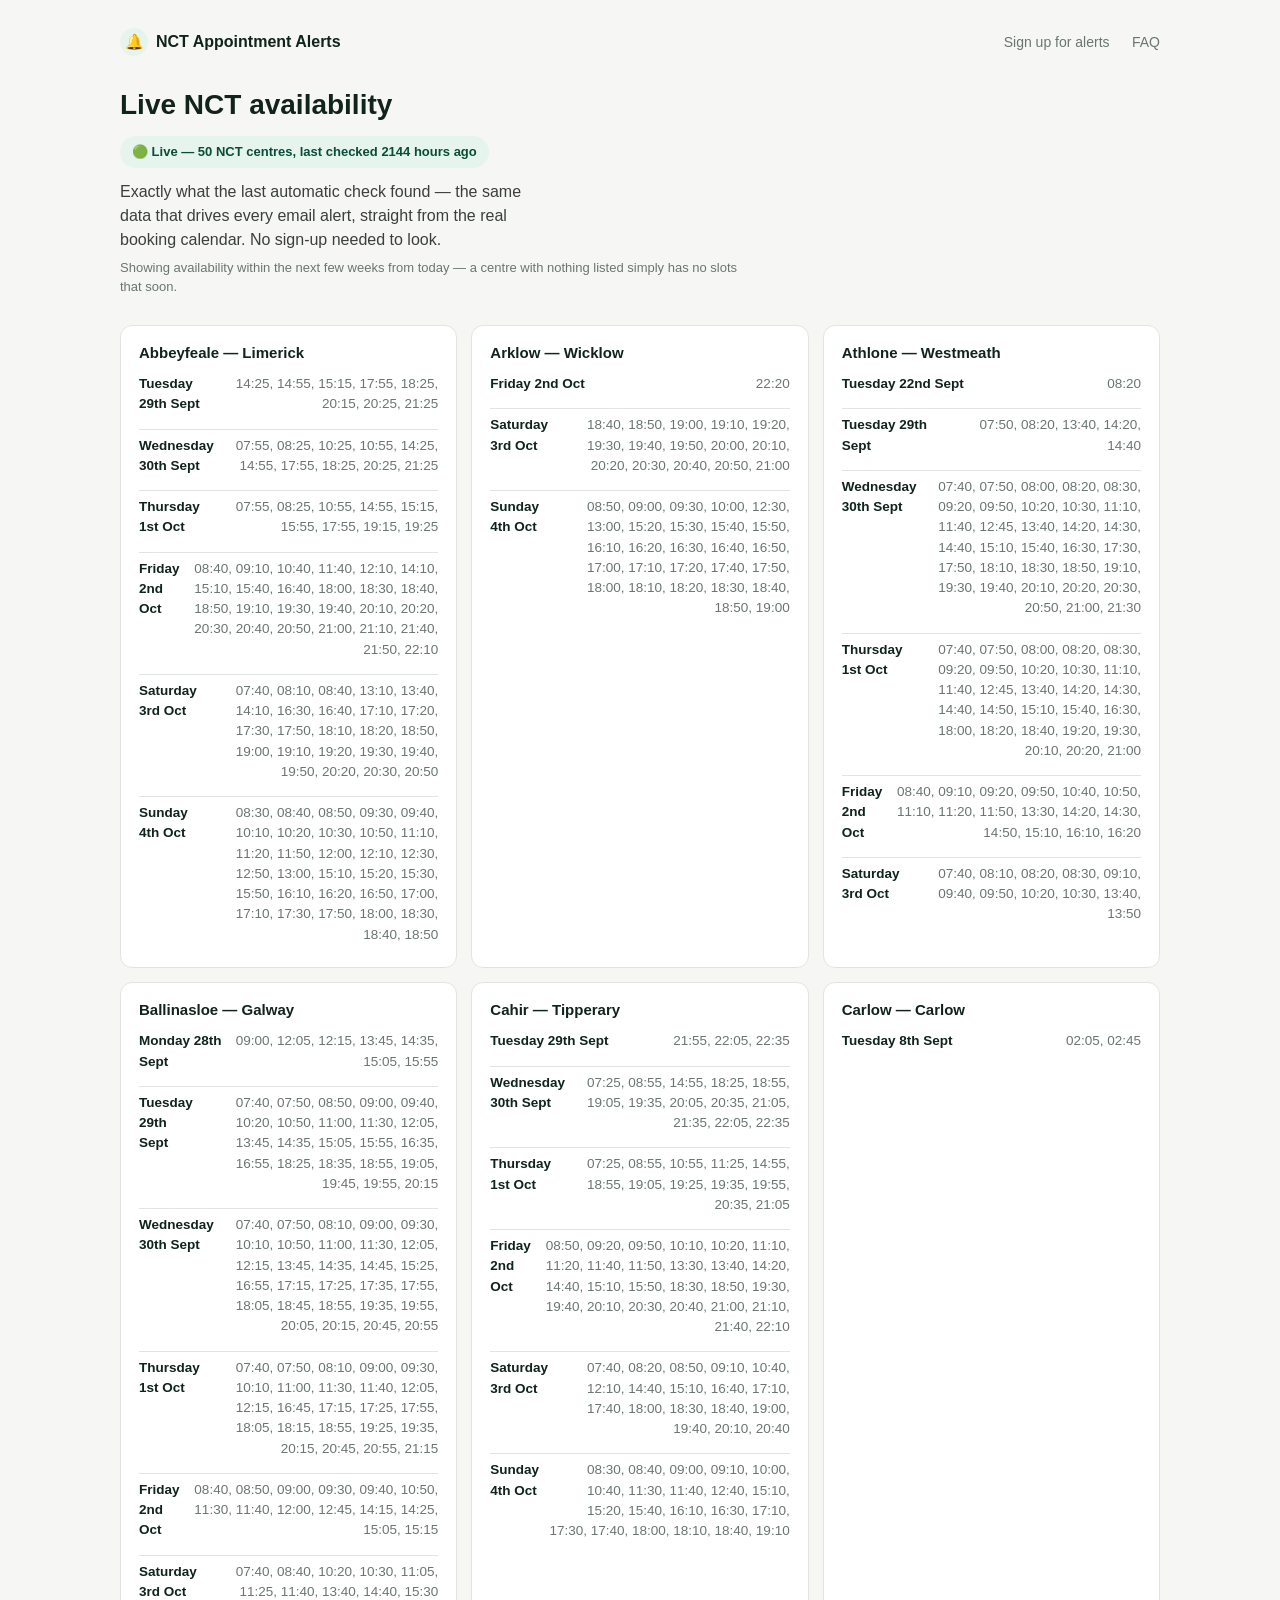
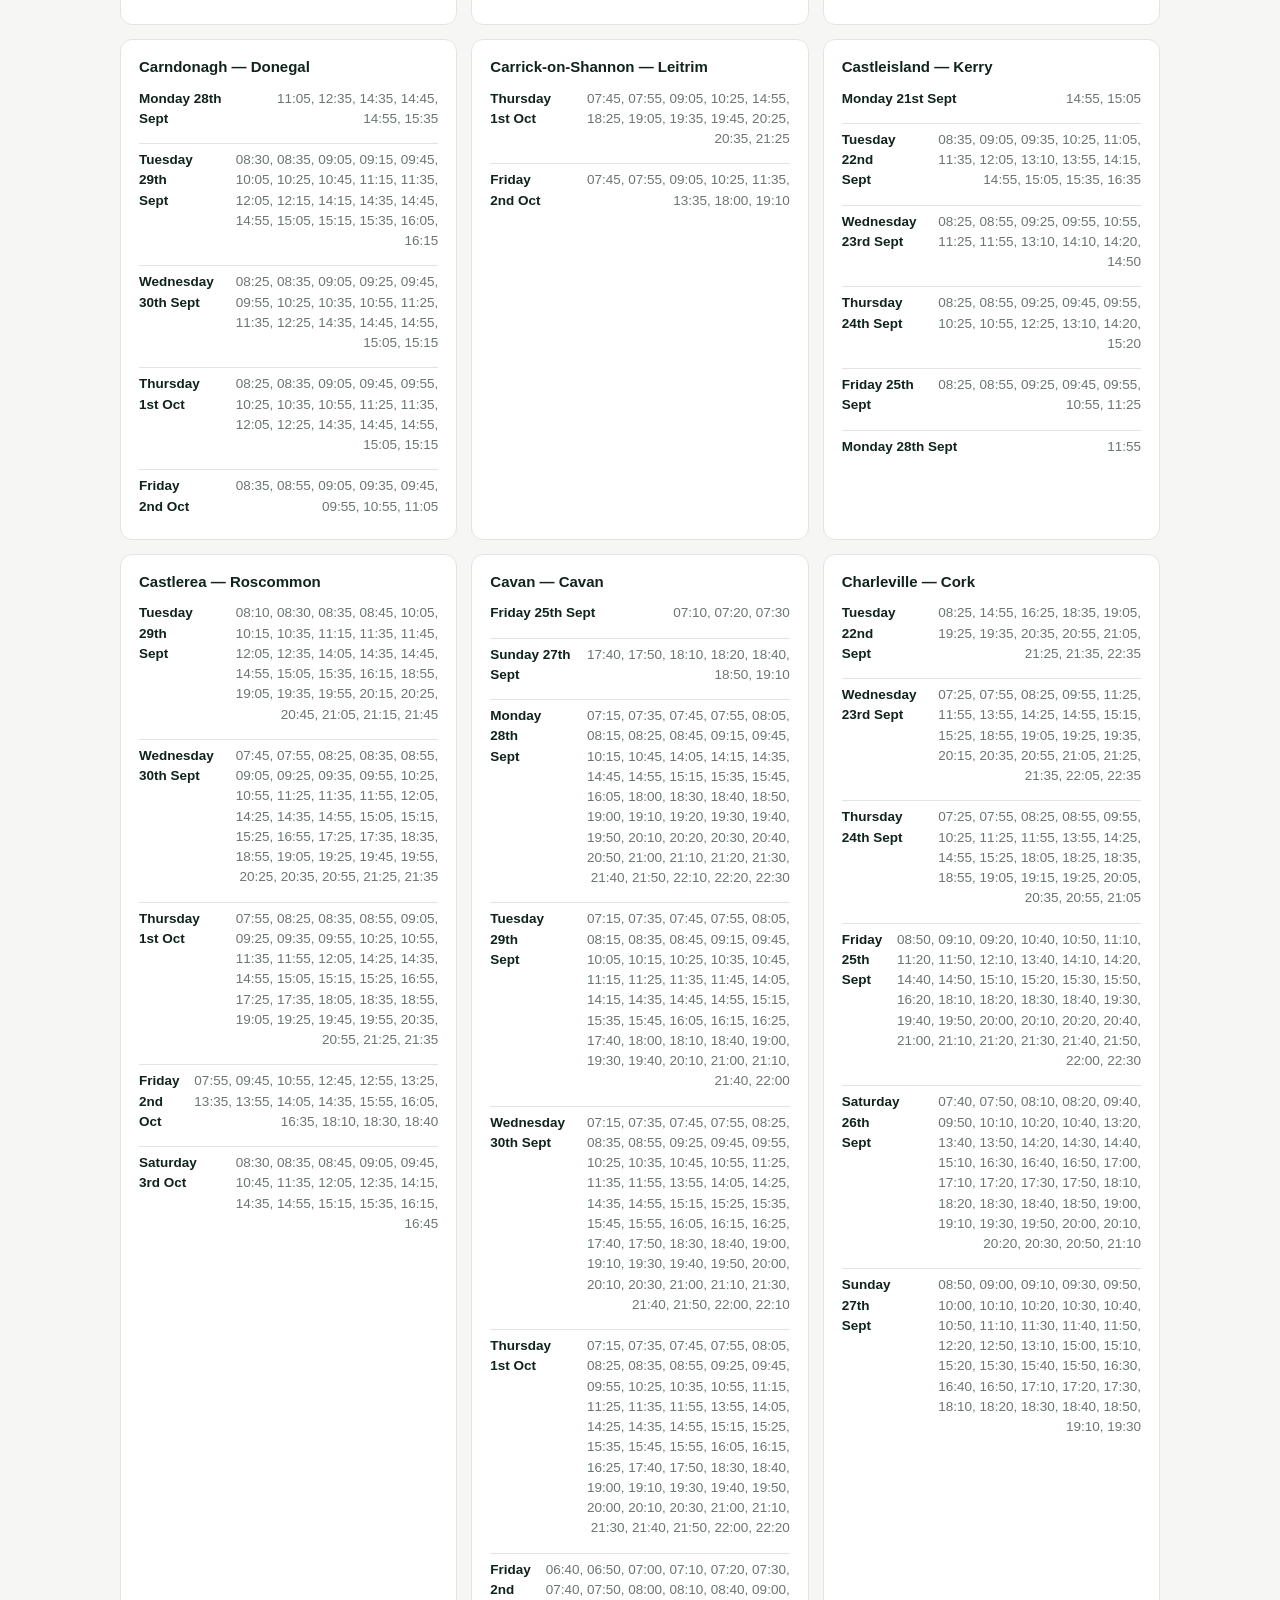
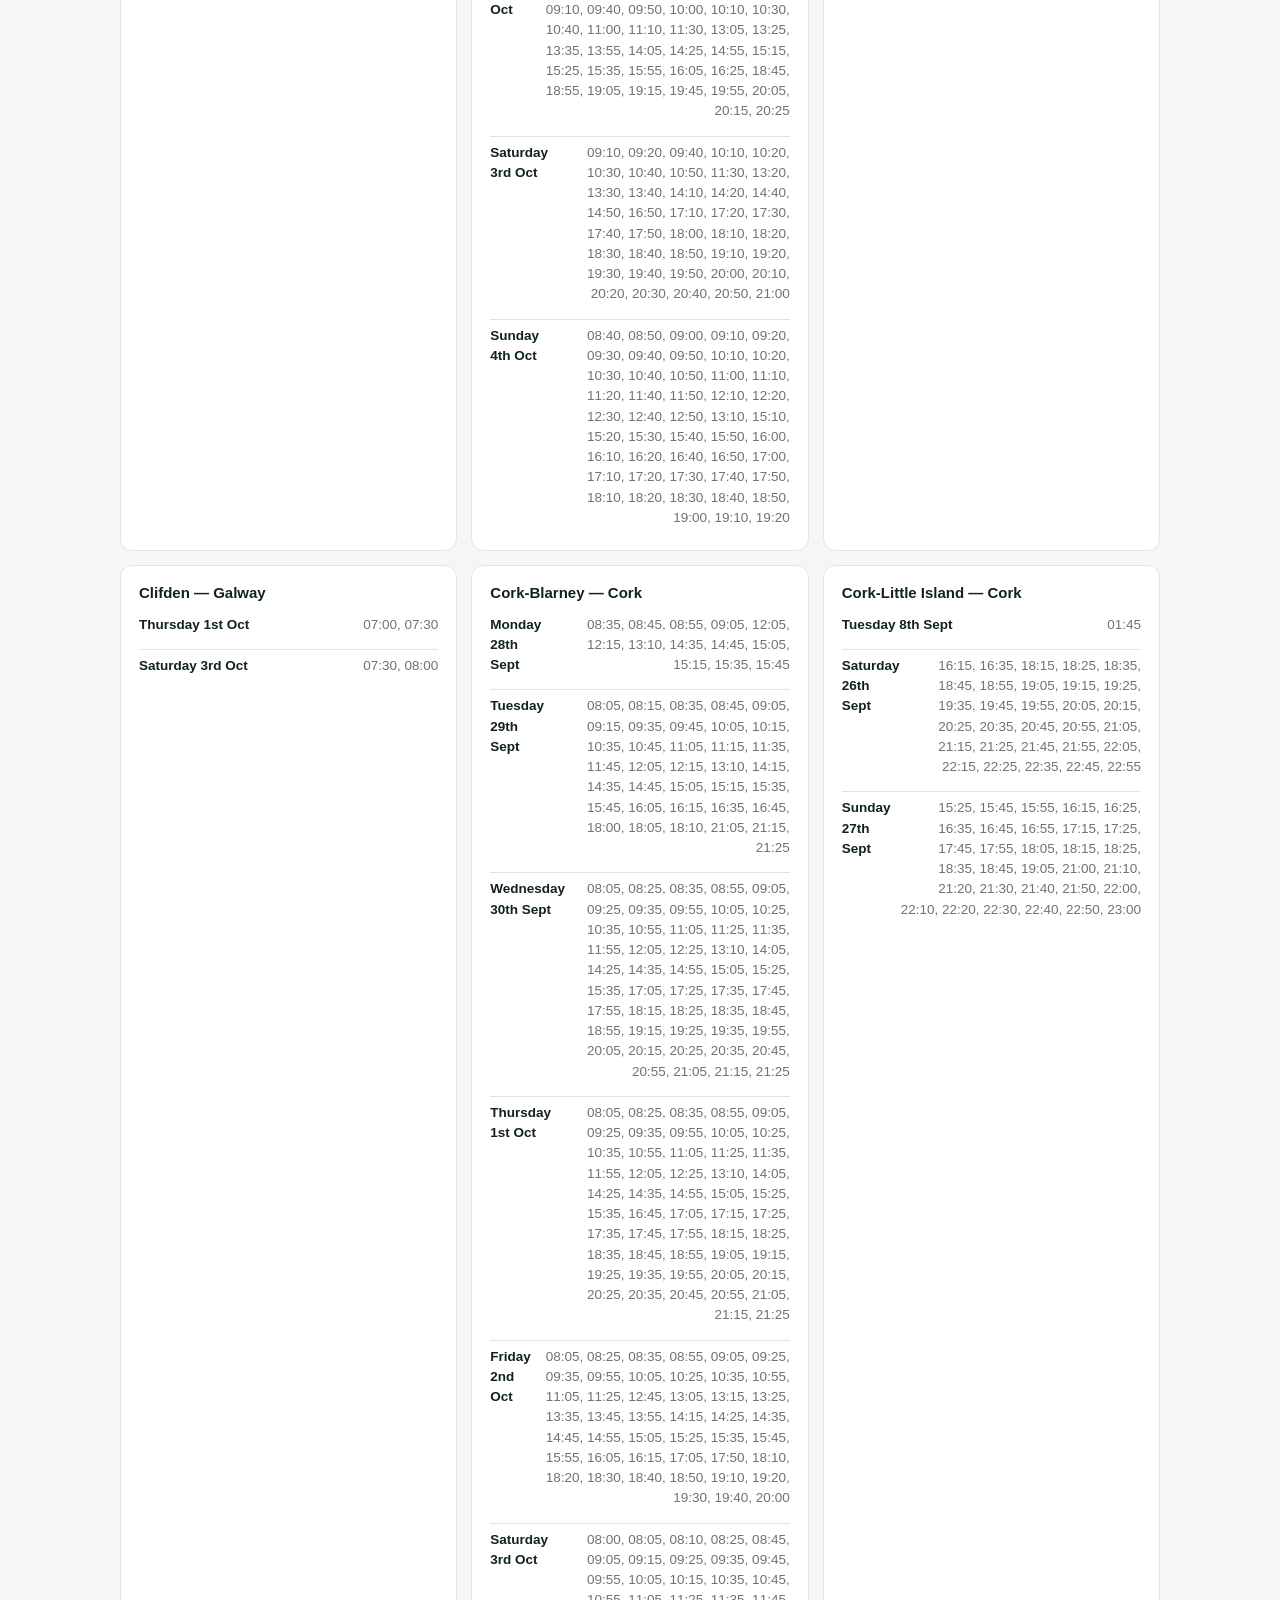
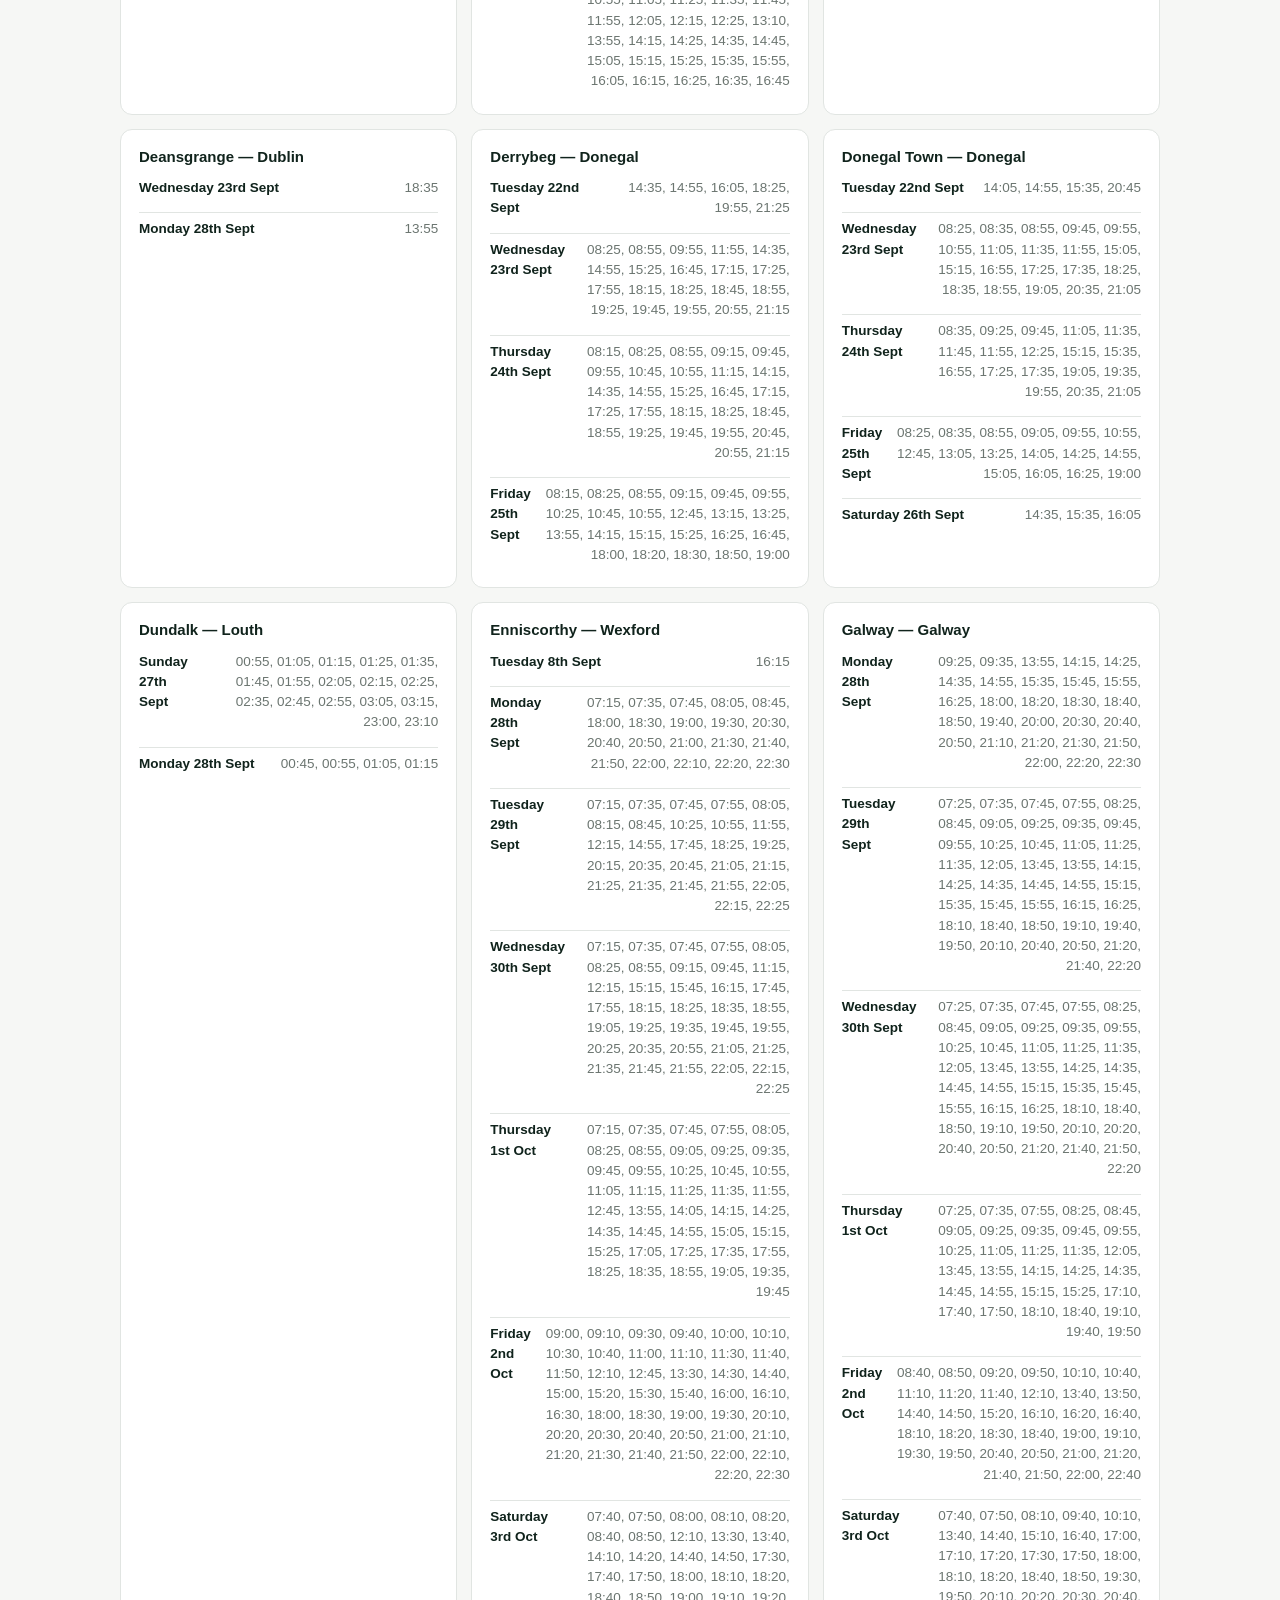
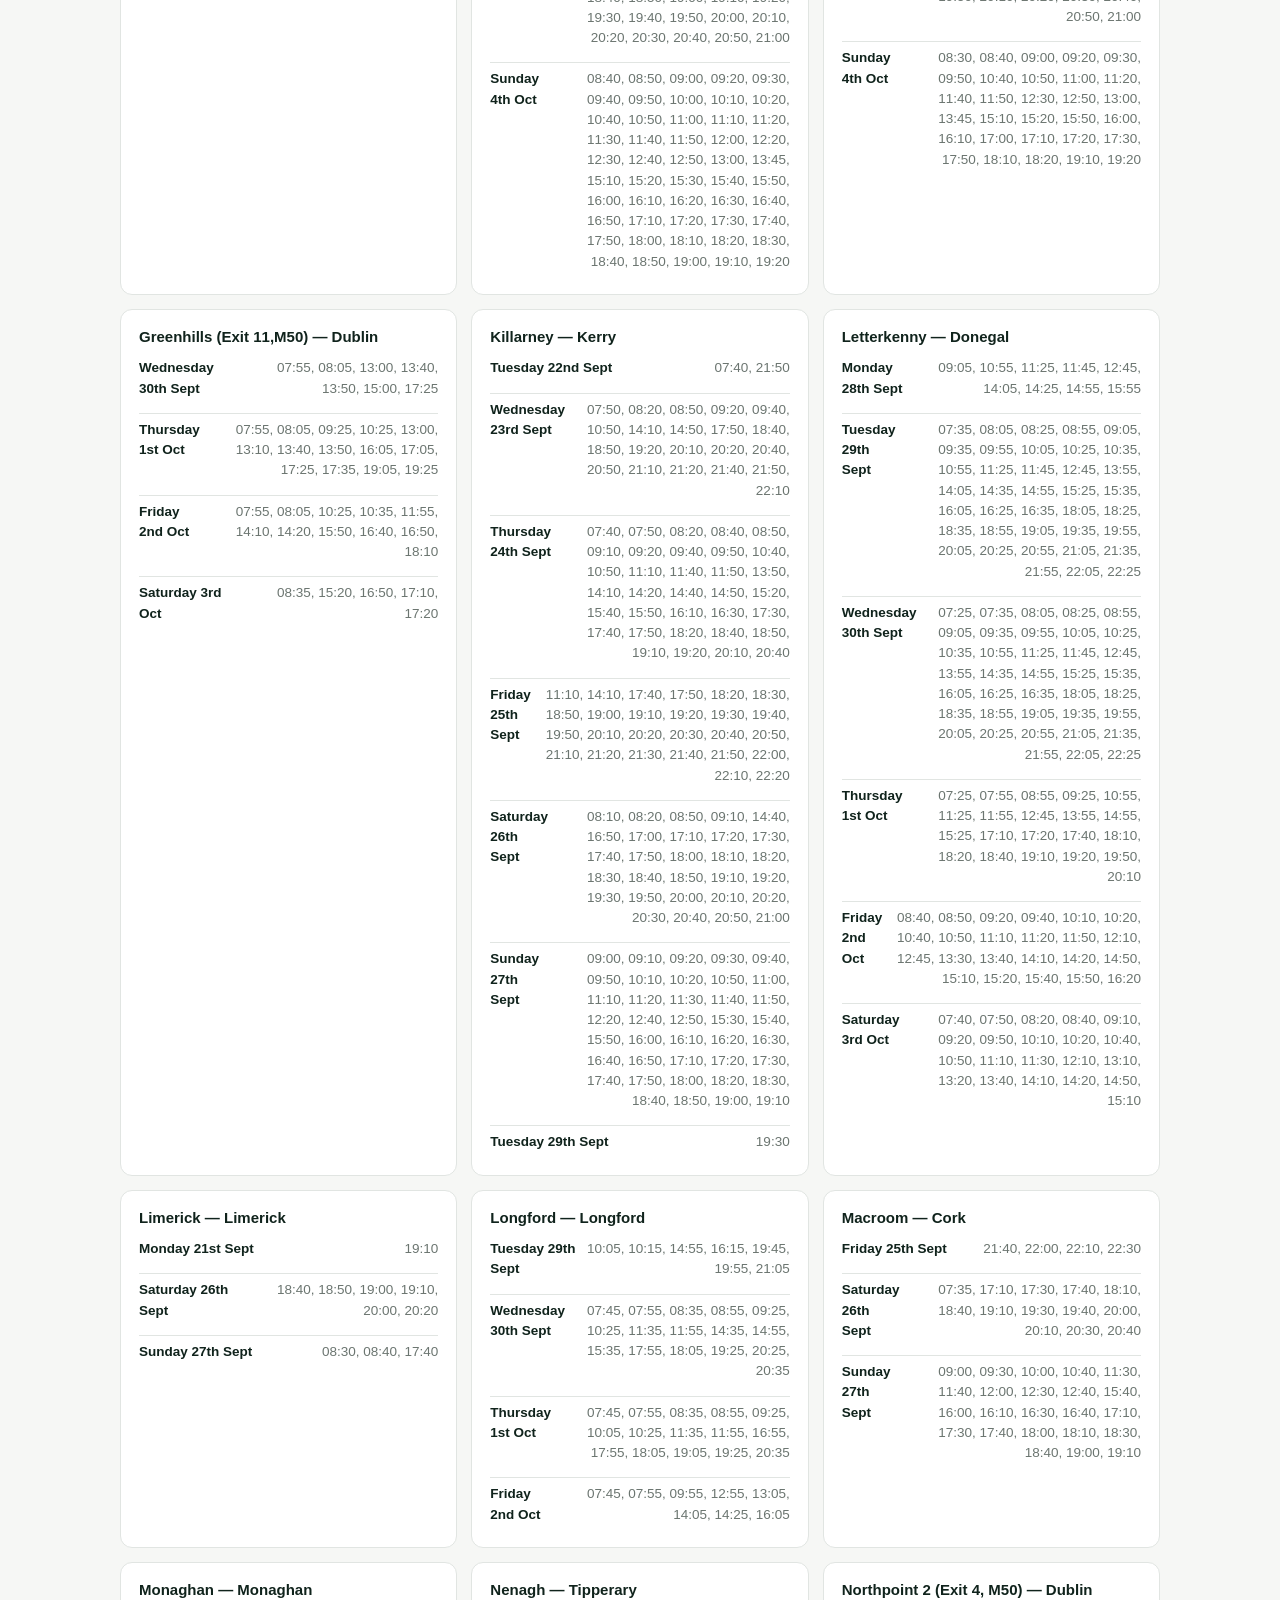
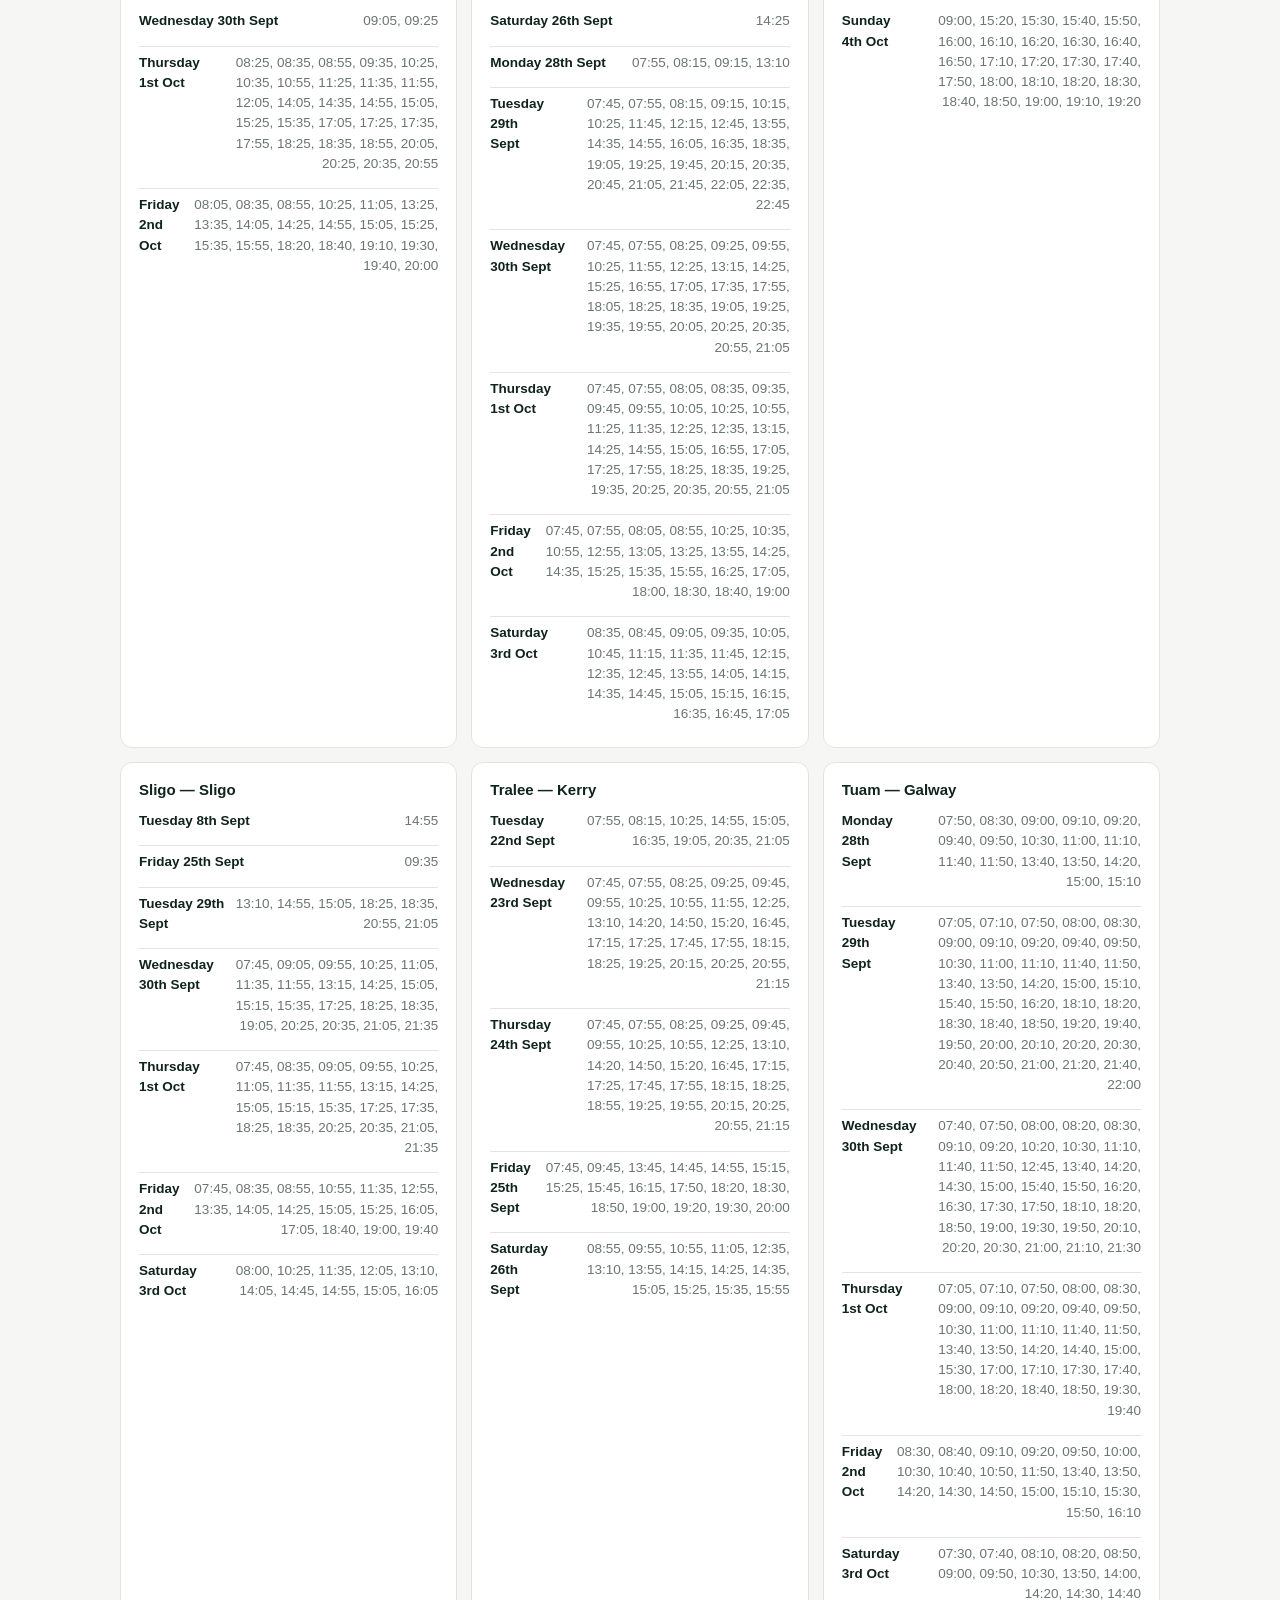
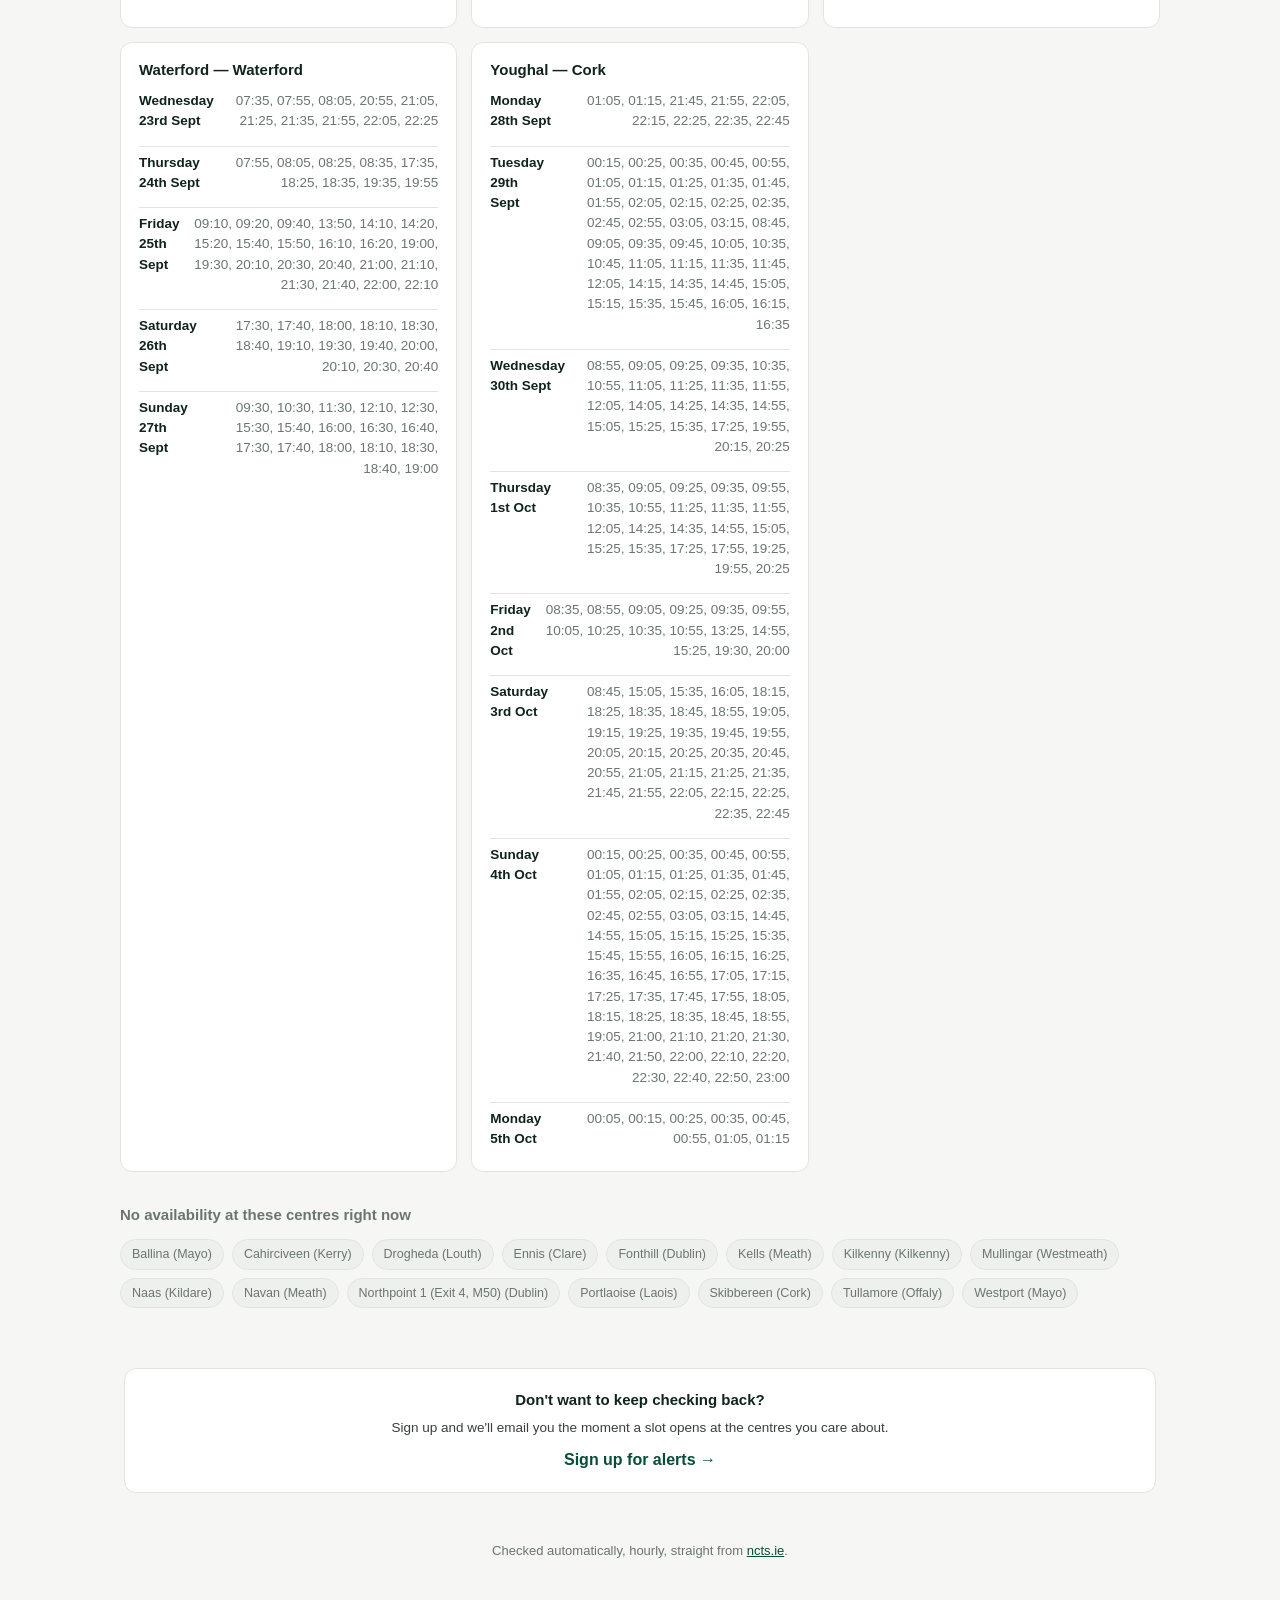
==== docs/availability.html @ 979aff77 "update live page" ====
<!doctype html>
<html lang="en">
<head>
  <meta charset="utf-8" />
  <meta name="viewport" content="width=device-width, initial-scale=1" />
  <meta name="description" content="Live NCT appointment availability across every test centre in Ireland, updated hourly." />
  <link rel="icon" href="data:image/svg+xml,%3Csvg xmlns='http://www.w3.org/2000/svg' viewBox='0 0 100 100'%3E%3Ccircle cx='50' cy='50' r='46' fill='%230b6e4f'/%3E%3Cpath d='M30 52l14 14 26-30' stroke='white' stroke-width='9' fill='none' stroke-linecap='round' stroke-linejoin='round'/%3E%3C/svg%3E" />
  <title>Live NCT Availability</title>
  <link rel="stylesheet" href="./style.css" />
</head>
<body>
  <div class="wrap">
    <div class="brand-bar">
      <div class="brand"><span class="brand-mark">🔔</span> NCT Appointment Alerts</div>
      <nav class="brand-nav">
        <a href="./index.html">Sign up for alerts</a>
        <a href="./index.html#faq">FAQ</a>
      </nav>
    </div>

    <header class="avail-header">
      <h1>Live NCT availability</h1>
      <p class="eyebrow" id="liveStatus">🟢 Loading…</p>
      <p class="lede">
        Exactly what the last automatic check found — the same data that
        drives every email alert, straight from the real booking calendar.
        No sign-up needed to look.
      </p>
      <p class="hint" id="windowNote"></p>
    </header>

    <div id="availabilityList" class="avail-list">
      <p class="hint">Loading latest results…</p>
    </div>

    <div id="noAvailSection" hidden>
      <h2 class="no-avail-heading">No availability at these centres right now</h2>
      <div id="noAvailList" class="no-avail-pills"></div>
    </div>

    <section class="about">
      <div class="feature" style="text-align:center;">
        <h3>Don't want to keep checking back?</h3>
        <p>Sign up and we'll email you the moment a slot opens at the centres you care about.</p>
        <a href="./index.html" class="cta-link">Sign up for alerts →</a>
      </div>
    </section>

    <footer>
      Checked automatically, hourly, straight from <a href="https://www.ncts.ie/">ncts.ie</a>.
    </footer>
  </div>

  <script src="./app.js"></script>
  <script>initAvailabilityPage();</script>
</body>
</html>
---- docs/style.css ----
:root {
  --green: #0b6e4f;
  --green-dark: #084d38;
  --green-pale: #e6f4ee;
  --accent: #ff7a45;
  --accent-dark: #e0602c;
  --ink: #10231c;
  --bg: #f6f7f5;
  --card: #ffffff;
  --text: #1b1f1d;
  --muted: #6b7570;
  --border: #e1e5e2;
  --error: #b3261e;
}

* { box-sizing: border-box; }

body {
  margin: 0;
  font-family: -apple-system, BlinkMacSystemFont, "Segoe UI", Roboto, Helvetica, Arial, sans-serif;
  background: var(--bg);
  color: var(--text);
  line-height: 1.5;
}

.wrap {
  max-width: 1080px;
  margin: 0 auto;
  padding: 28px 20px 80px;
}

/* ---- Brand bar ---- */
.brand-bar {
  display: flex;
  align-items: center;
  justify-content: space-between;
  margin-bottom: 28px;
  flex-wrap: wrap;
  gap: 10px;
}

.brand {
  font-weight: 700;
  font-size: 16px;
  color: var(--ink);
  display: flex;
  align-items: center;
  gap: 8px;
}

.brand-mark {
  display: inline-flex;
  align-items: center;
  justify-content: center;
  width: 28px;
  height: 28px;
  border-radius: 50%;
  background: var(--green-pale);
  font-size: 15px;
}

.brand-nav a {
  color: var(--muted);
  text-decoration: none;
  font-size: 14px;
  margin-left: 18px;
}

.brand-nav a:hover { color: var(--green-dark); }

/* ---- Hero ---- */
.hero {
  display: grid;
  grid-template-columns: 1.1fr 1fr;
  gap: 40px;
  align-items: start;
}

@media (max-width: 860px) {
  .hero { grid-template-columns: 1fr; }
}

.eyebrow {
  display: inline-block;
  font-size: 13px;
  font-weight: 600;
  color: var(--green-dark);
  background: var(--green-pale);
  padding: 6px 12px;
  border-radius: 999px;
  margin: 0 0 16px;
}

.hero-copy h1 {
  font-size: 34px;
  line-height: 1.2;
  margin: 0 0 14px;
  color: var(--ink);
}

.hero-copy h1 .hl {
  color: var(--green);
}

.lede {
  color: #3a3f3c;
  font-size: 16px;
  margin: 0 0 28px;
  max-width: 46ch;
}

.steps {
  list-style: none;
  margin: 0 0 24px;
  padding: 0;
  display: flex;
  flex-direction: column;
  gap: 16px;
}

.steps li {
  display: flex;
  align-items: flex-start;
  gap: 14px;
}

.steps li div { color: #3a3f3c; font-size: 14px; }
.steps li strong { color: var(--ink); font-size: 15px; }

.step-num {
  flex: none;
  width: 26px;
  height: 26px;
  border-radius: 50%;
  background: var(--accent);
  color: #fff;
  font-weight: 700;
  font-size: 13px;
  display: flex;
  align-items: center;
  justify-content: center;
}

.disclaimer {
  color: var(--muted);
  font-size: 13px;
  border-top: 1px solid var(--border);
  padding-top: 16px;
  margin-top: 4px;
}

/* ---- Signup card ---- */
.card {
  background: var(--card);
  border: 1px solid var(--border);
  border-radius: 14px;
  padding: 28px;
  box-shadow: 0 1px 3px rgba(16, 35, 28, 0.04);
}

label {
  display: block;
  font-weight: 600;
  margin-bottom: 6px;
  font-size: 14px;
}

.field {
  margin-bottom: 22px;
}

input[type="email"],
input[type="tel"],
input[type="text"],
select {
  width: 100%;
  padding: 10px 12px;
  border: 1px solid var(--border);
  border-radius: 8px;
  font-size: 15px;
  background: #fff;
  color: var(--text);
  font-family: inherit;
}

input:focus,
select:focus {
  outline: 2px solid var(--green);
  outline-offset: 1px;
}

.centre-field-head {
  display: flex;
  align-items: center;
  justify-content: space-between;
  gap: 8px;
  margin-bottom: 6px;
}

.centre-field-head label { margin-bottom: 0; }

.chip {
  font-size: 12px;
  font-weight: 600;
  color: var(--green-dark);
  background: var(--green-pale);
  padding: 3px 10px;
  border-radius: 999px;
  white-space: nowrap;
}

.centre-search {
  margin-bottom: 8px;
}

.centre-grid {
  display: grid;
  grid-template-columns: repeat(auto-fill, minmax(170px, 1fr));
  gap: 4px;
  max-height: 280px;
  overflow-y: auto;
  padding: 10px;
  border: 1px solid var(--border);
  border-radius: 8px;
  background: #fbfbfa;
}

.centre-option {
  display: flex;
  align-items: flex-start;
  gap: 8px;
  font-weight: 400;
  font-size: 14px;
  padding: 5px 6px;
  border-radius: 6px;
  cursor: pointer;
}

.centre-option:hover { background: #f0f2f0; }

.centre-option input[type="checkbox"] {
  width: 16px;
  height: 16px;
  margin-top: 2px;
  accent-color: var(--green);
  flex: none;
}

.centre-option .centre-name-wrap { display: flex; flex-direction: column; line-height: 1.25; }
.centre-option .centre-county { color: var(--muted); font-size: 11px; }
.centre-option.is-hidden { display: none; }

.hint {
  color: var(--muted);
  font-size: 13px;
  margin-top: 6px;
}

.hint-inline { font-weight: 400; color: var(--muted); }

.whatsapp-field {
  margin-bottom: 22px;
  border: 1px solid var(--border);
  border-radius: 8px;
  padding: 10px 14px;
}

.whatsapp-field summary {
  cursor: pointer;
  font-weight: 600;
  font-size: 14px;
  color: var(--ink);
}

.whatsapp-field[open] summary { margin-bottom: 4px; }

button {
  appearance: none;
  border: none;
  background: var(--green);
  color: #fff;
  font-size: 15px;
  font-weight: 600;
  padding: 12px 20px;
  border-radius: 8px;
  cursor: pointer;
  width: 100%;
}

button:hover { background: var(--green-dark); }
button:disabled { opacity: 0.6; cursor: not-allowed; }

.hp-field {
  position: absolute;
  left: -9999px;
  width: 1px;
  height: 1px;
  overflow: hidden;
}

.privacy-note {
  text-align: center;
  color: var(--muted);
  font-size: 12px;
  margin: 10px 0 0;
}

.status {
  margin-top: 18px;
  padding: 12px 14px;
  border-radius: 8px;
  font-size: 14px;
  display: none;
}

.status.show { display: block; }
.status.success { background: var(--green-pale); color: var(--green-dark); }
.status.error { background: #fbebea; color: var(--error); }

.status-page .wrap { max-width: 640px; }
.status-page .card { text-align: center; }

.status-page .icon {
  font-size: 40px;
  margin-bottom: 12px;
}

/* ---- Live availability page ---- */
.avail-header { max-width: 640px; margin-bottom: 28px; }
.avail-header h1 { font-size: 28px; margin: 0 0 10px; color: var(--ink); }
.avail-header .eyebrow { margin-bottom: 12px; }
.avail-header .lede { margin: 0; }

.avail-list {
  display: grid;
  grid-template-columns: repeat(auto-fill, minmax(260px, 1fr));
  gap: 14px;
  margin-bottom: 12px;
}

.avail-card {
  background: var(--card);
  border: 1px solid var(--border);
  border-radius: 12px;
  padding: 16px 18px;
}

.avail-card h3 { font-size: 15px; margin: 0 0 10px; color: var(--ink); }

.avail-dates { display: flex; flex-direction: column; gap: 8px; }

.avail-date-row {
  display: flex;
  justify-content: space-between;
  gap: 10px;
  font-size: 13.5px;
  padding: 6px 0;
  border-top: 1px solid var(--border);
}

.avail-date-row:first-child { border-top: none; padding-top: 0; }

.avail-date { color: var(--ink); font-weight: 600; }
.avail-times { color: var(--muted); text-align: right; }

.no-avail-heading {
  font-size: 15px;
  color: var(--muted);
  font-weight: 600;
  margin: 32px 0 12px;
}

.no-avail-pills {
  display: flex;
  flex-wrap: wrap;
  gap: 8px;
}

.no-avail-pill {
  font-size: 12.5px;
  color: var(--muted);
  background: #eef0ee;
  border: 1px solid var(--border);
  padding: 5px 11px;
  border-radius: 999px;
}

.cta-link {
  display: inline-block;
  margin-top: 10px;
  color: var(--green-dark);
  font-weight: 600;
  text-decoration: none;
}

.cta-link:hover { text-decoration: underline; }

/* ---- About / how it works / FAQ ---- */
.about {
  margin-top: 56px;
  padding: 4px 4px 0;
  scroll-margin-top: 20px;
}

.about h2 {
  font-size: 21px;
  margin: 0 0 20px;
  color: var(--ink);
}

.feature-grid {
  display: grid;
  grid-template-columns: repeat(auto-fit, minmax(220px, 1fr));
  gap: 18px;
}

.feature {
  background: var(--card);
  border: 1px solid var(--border);
  border-radius: 12px;
  padding: 20px;
}

.feature-icon { font-size: 22px; margin-bottom: 8px; }
.feature h3 { font-size: 15px; margin: 0 0 6px; color: var(--ink); }
.feature p { font-size: 13.5px; color: #3a3f3c; margin: 0; }

.faq-list {
  display: grid;
  gap: 14px;
}

.faq-item {
  background: var(--card);
  border: 1px solid var(--border);
  border-radius: 10px;
  padding: 16px 18px;
}

.faq-item p { margin: 0; font-size: 14px; color: #3a3f3c; }
.faq-q { font-weight: 600; color: var(--ink); margin-bottom: 6px !important; }

footer {
  margin-top: 48px;
  text-align: center;
  color: var(--muted);
  font-size: 13px;
}

footer a { color: var(--green-dark); }
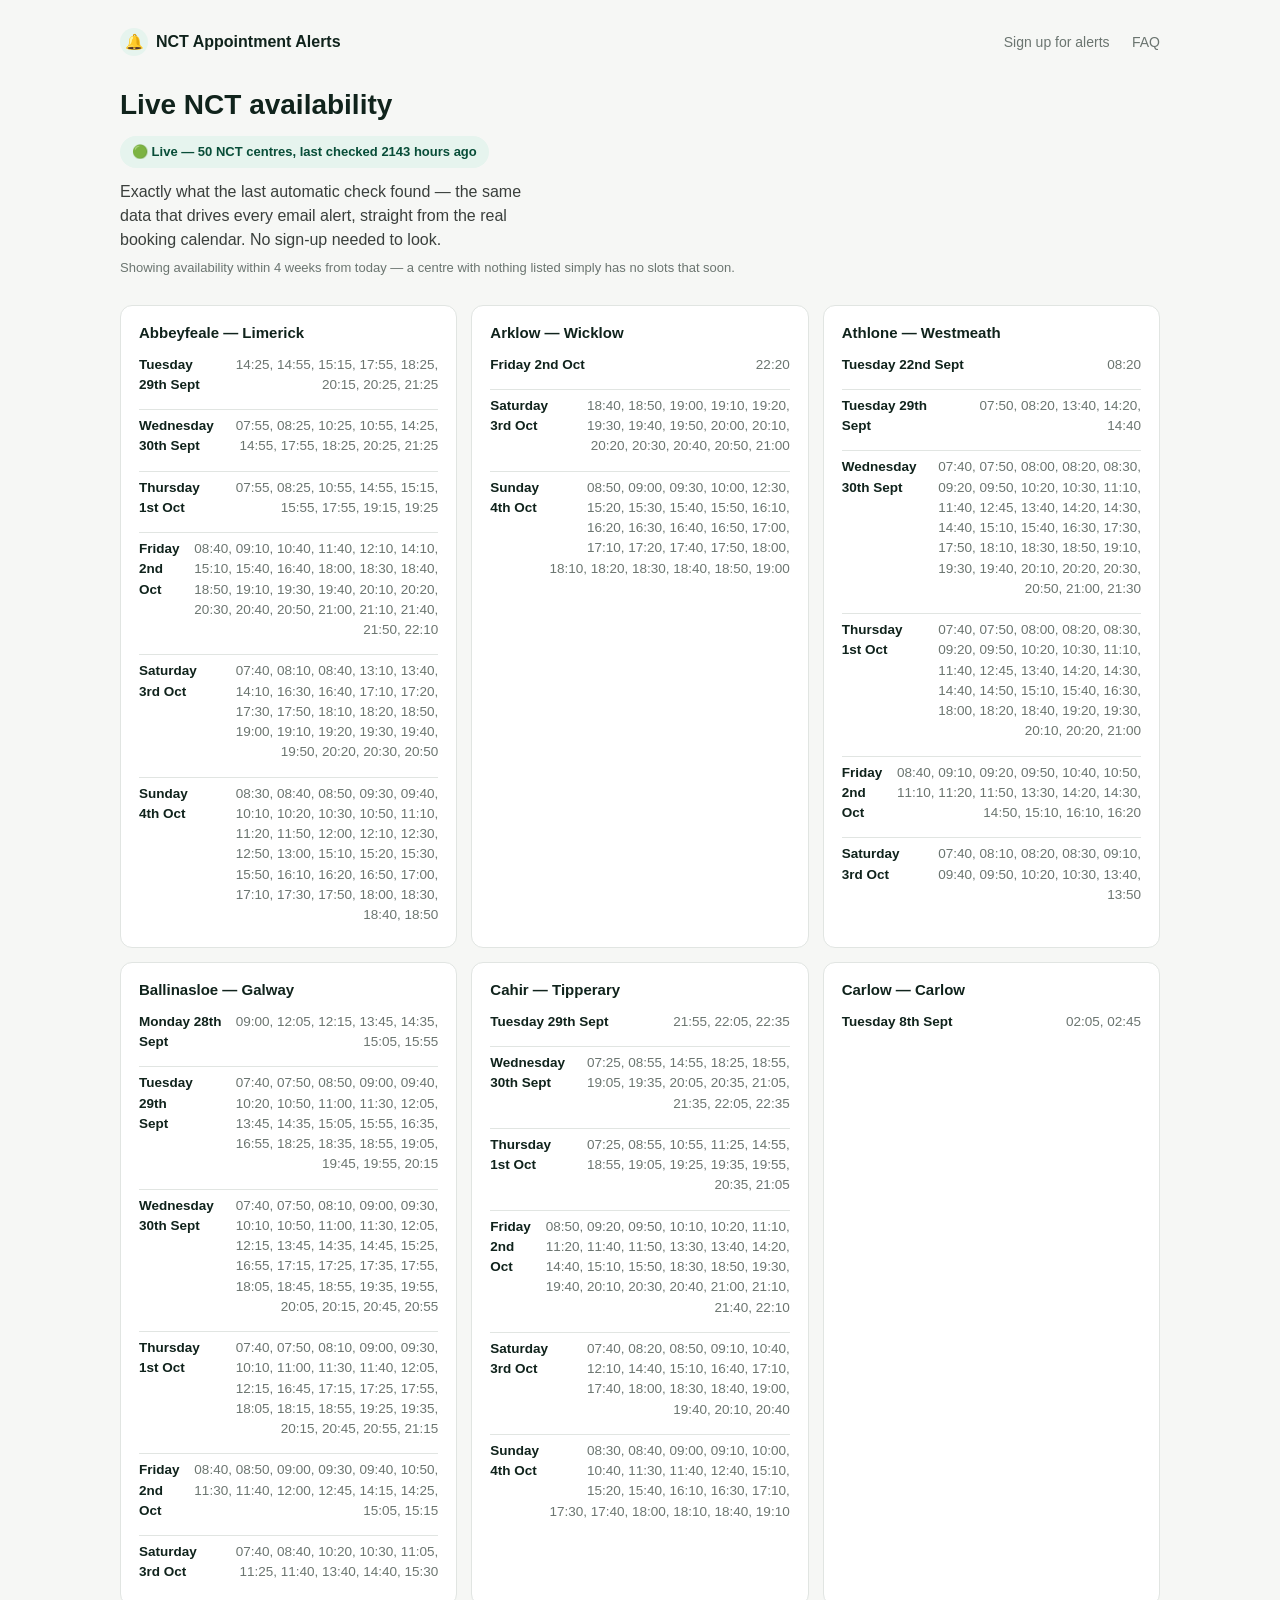
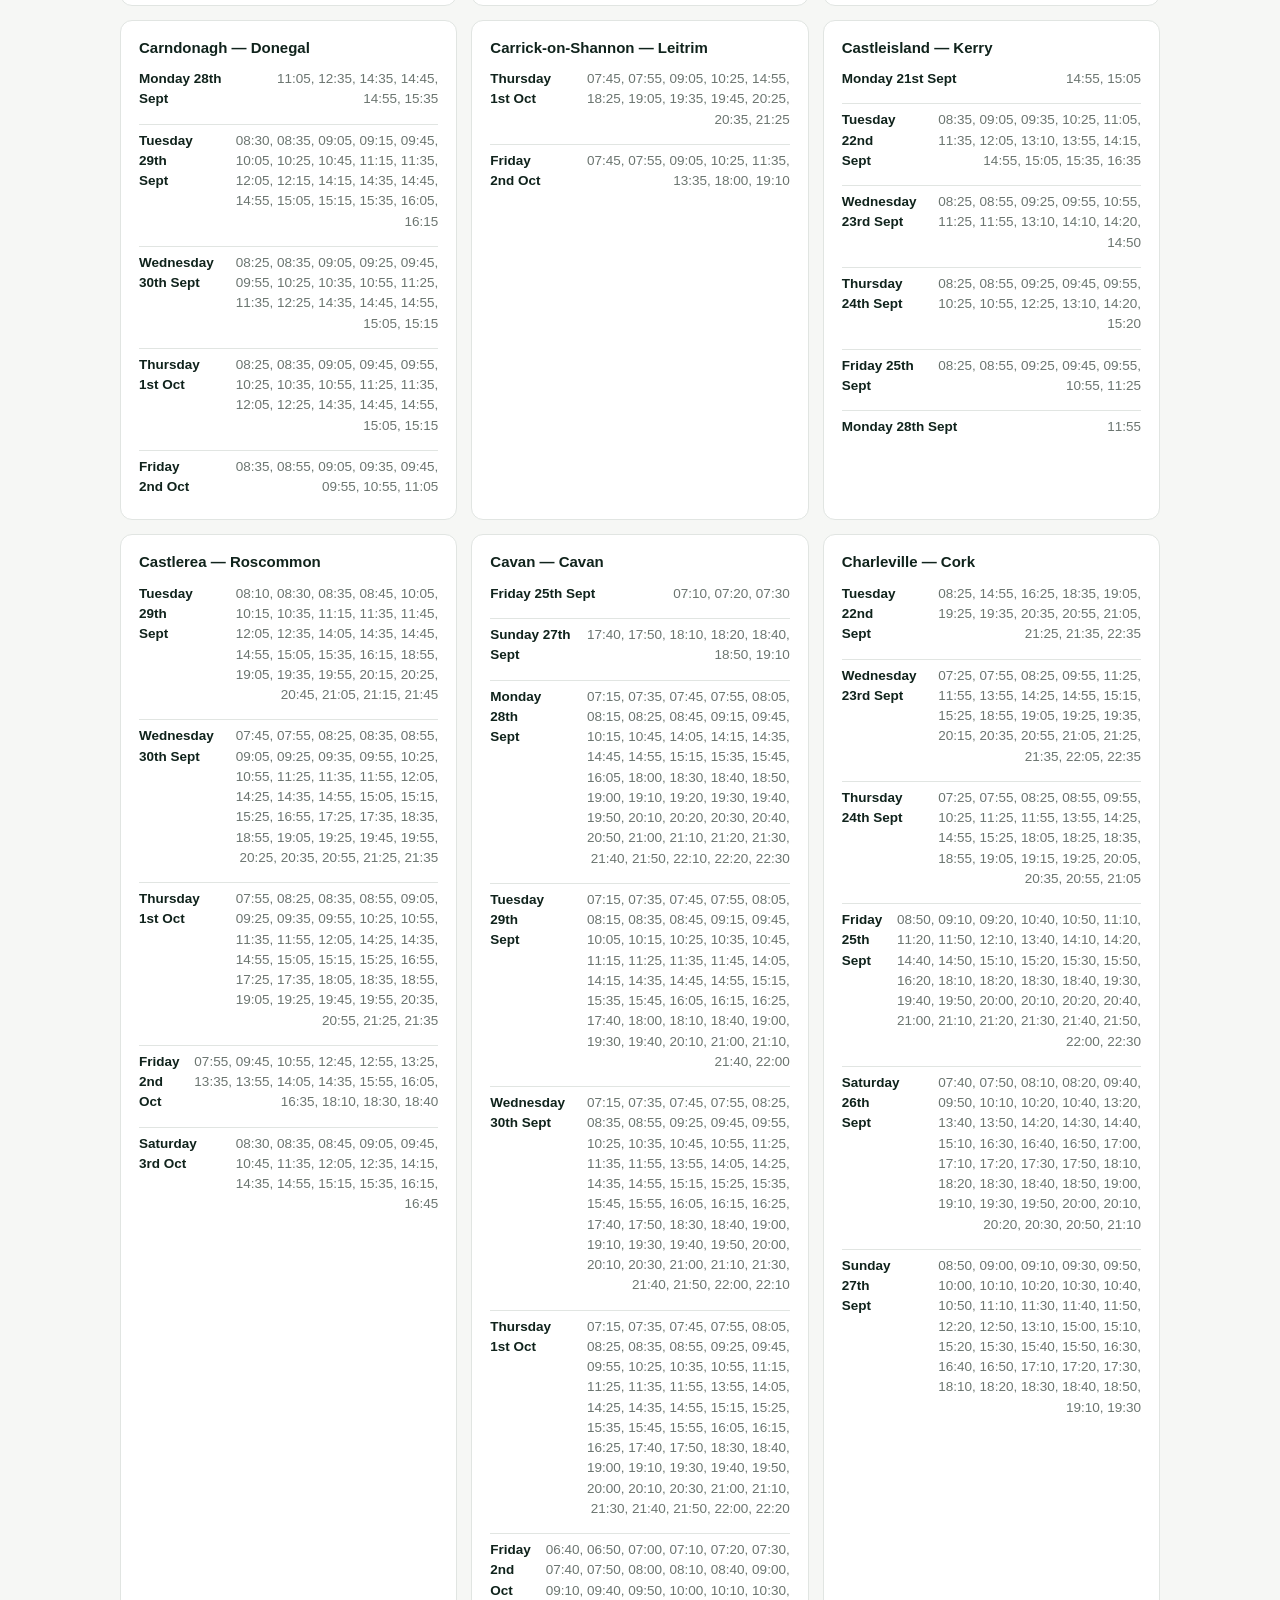
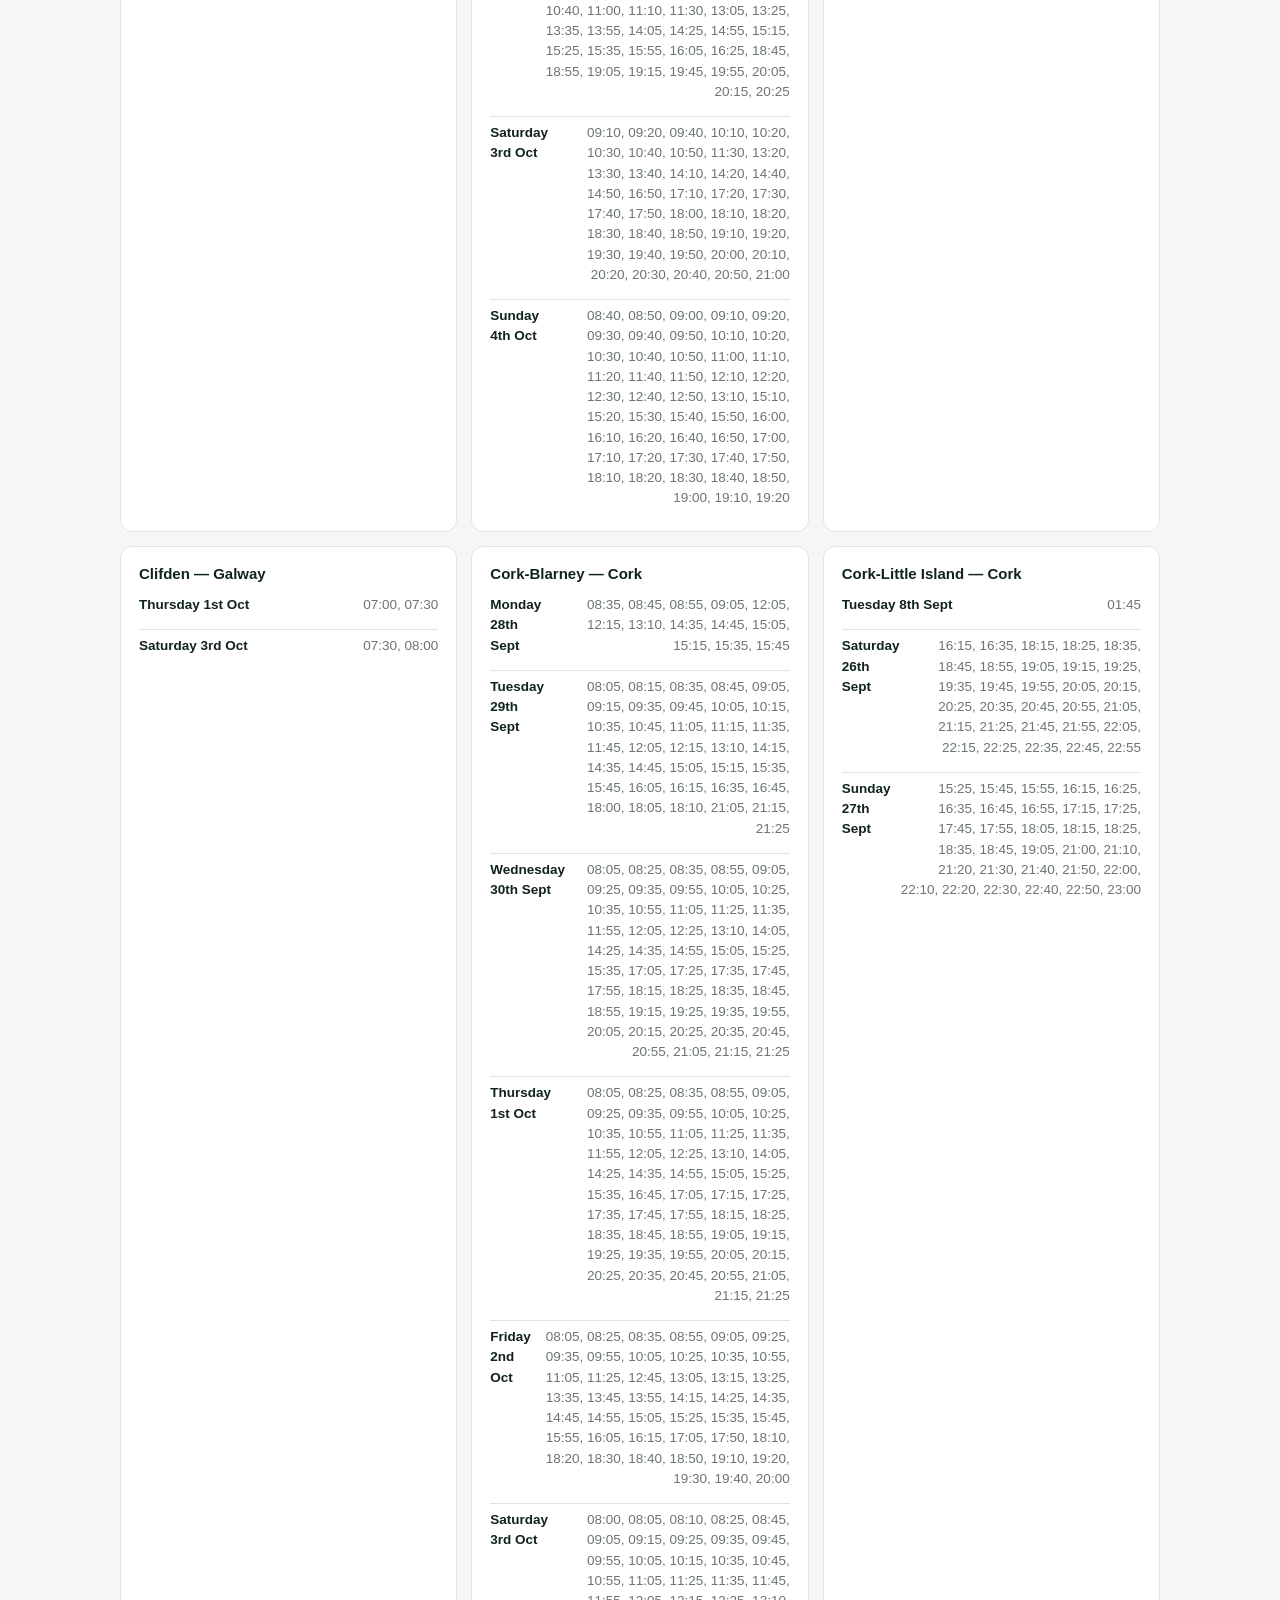
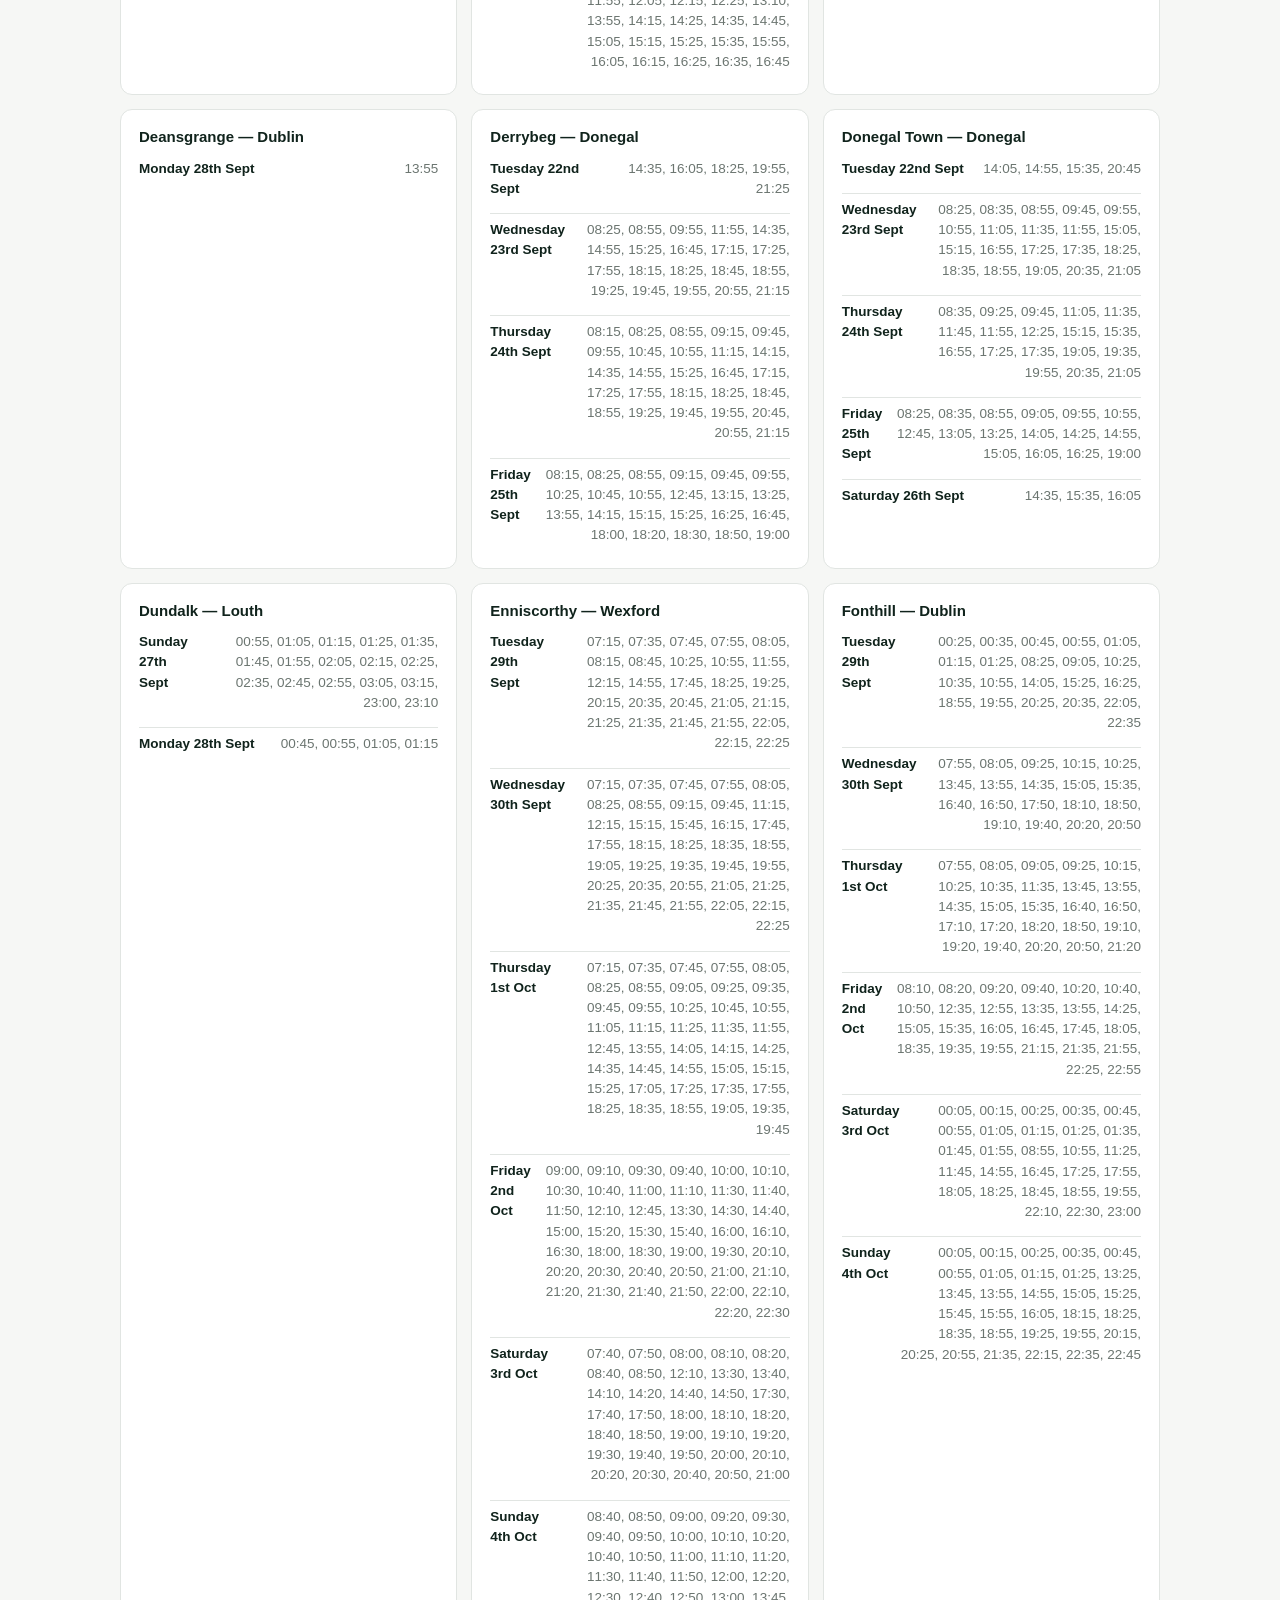
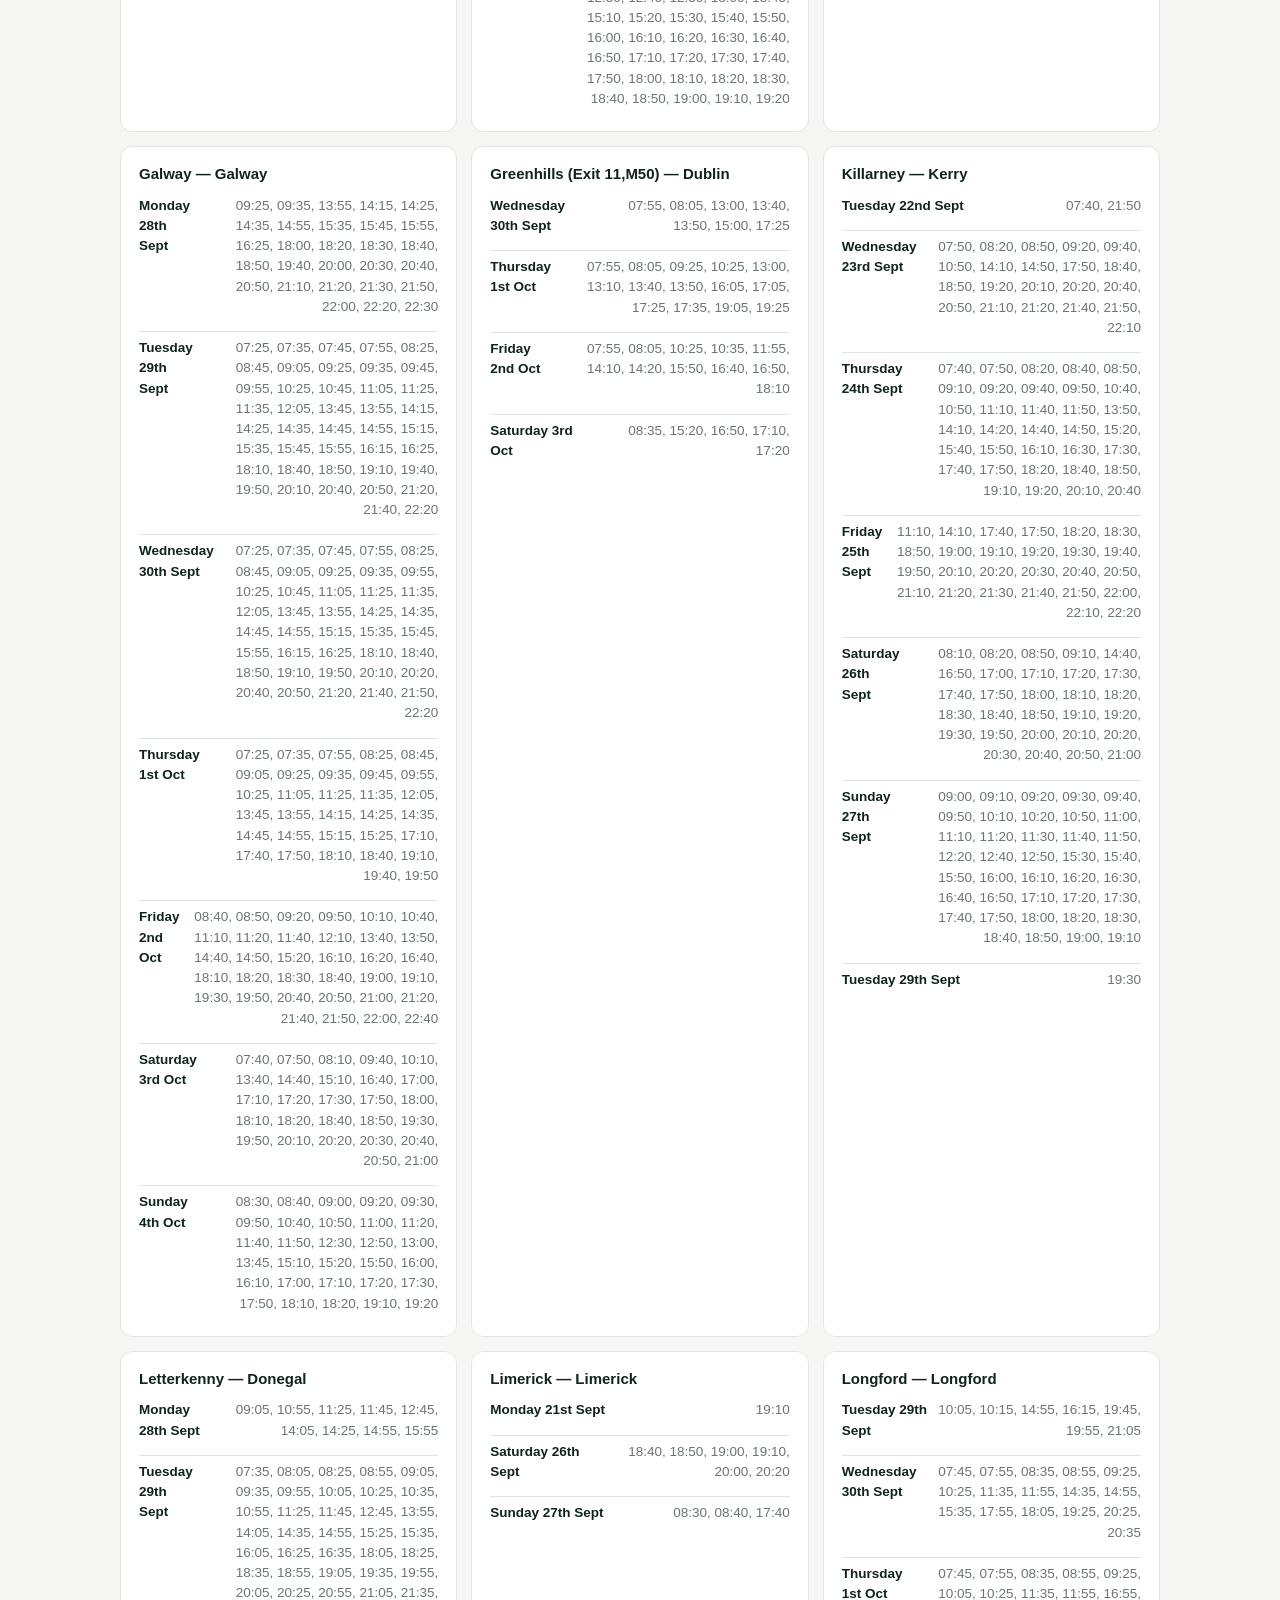
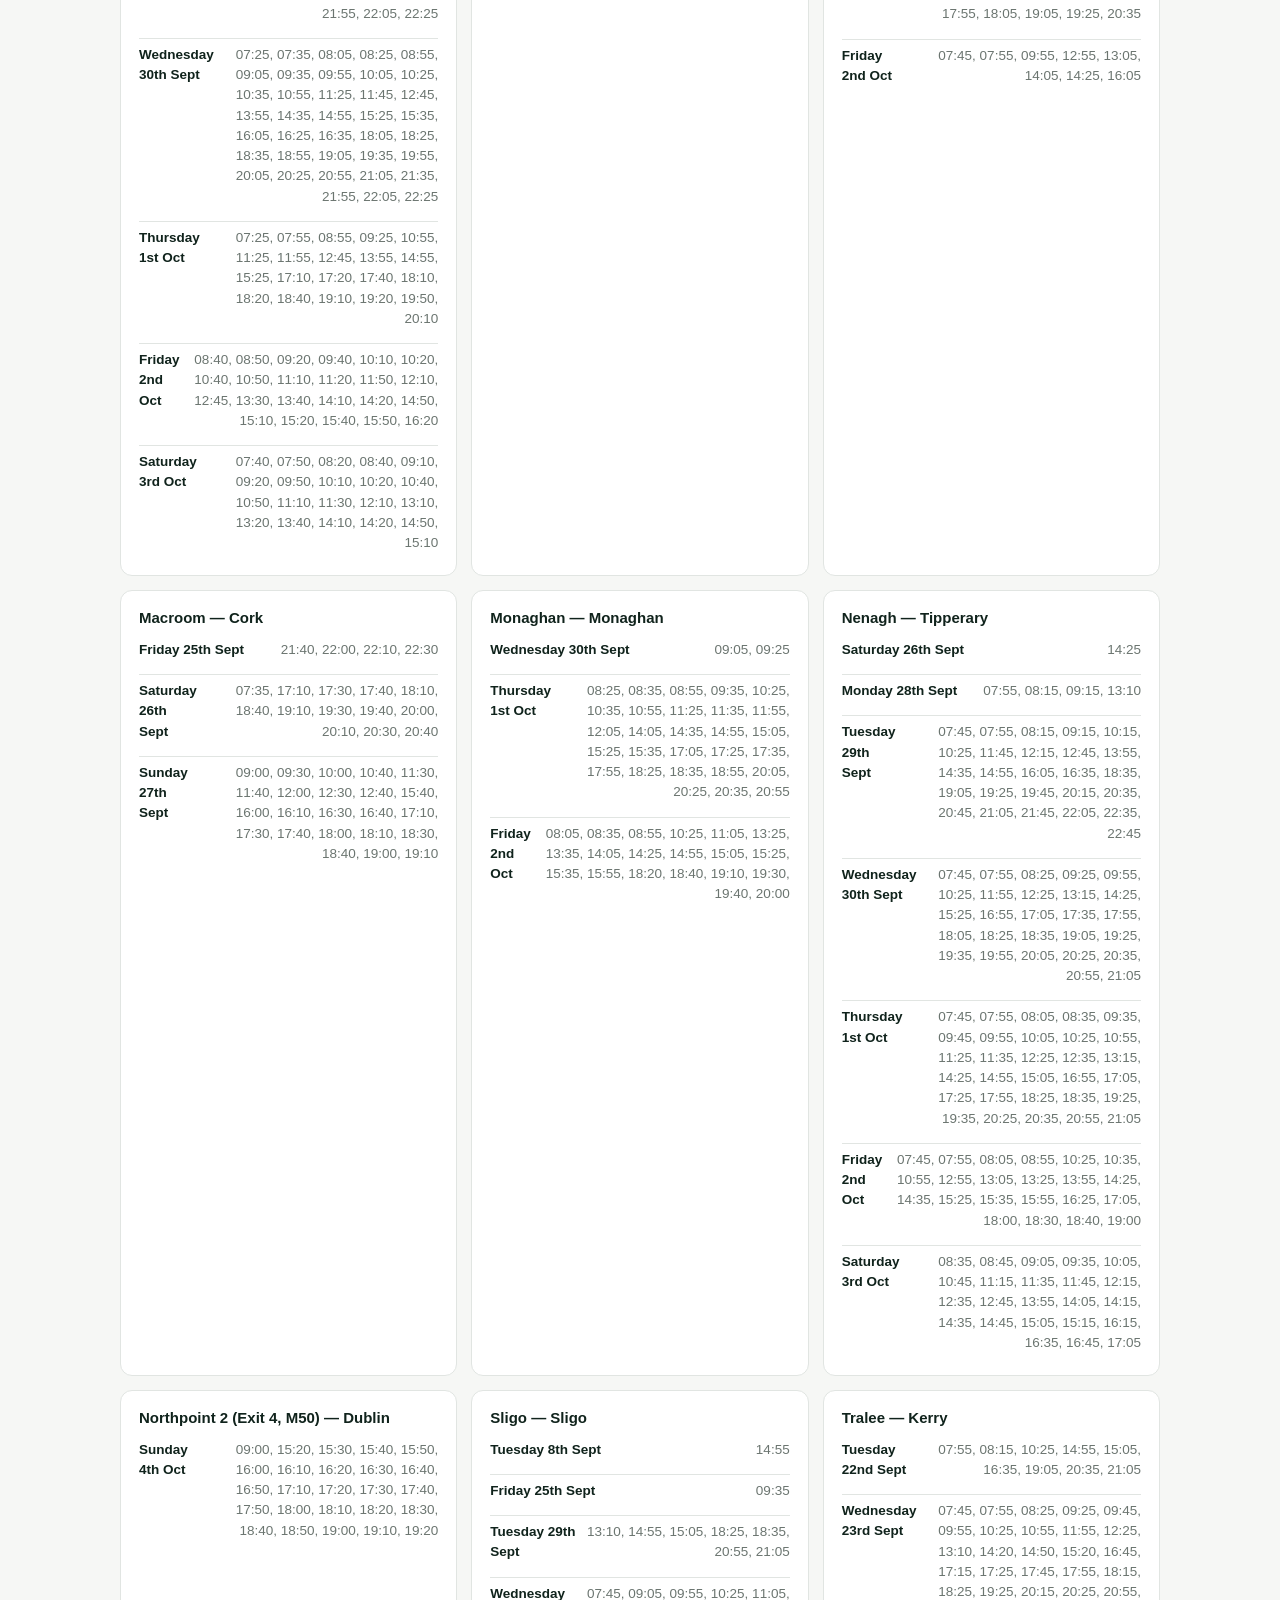
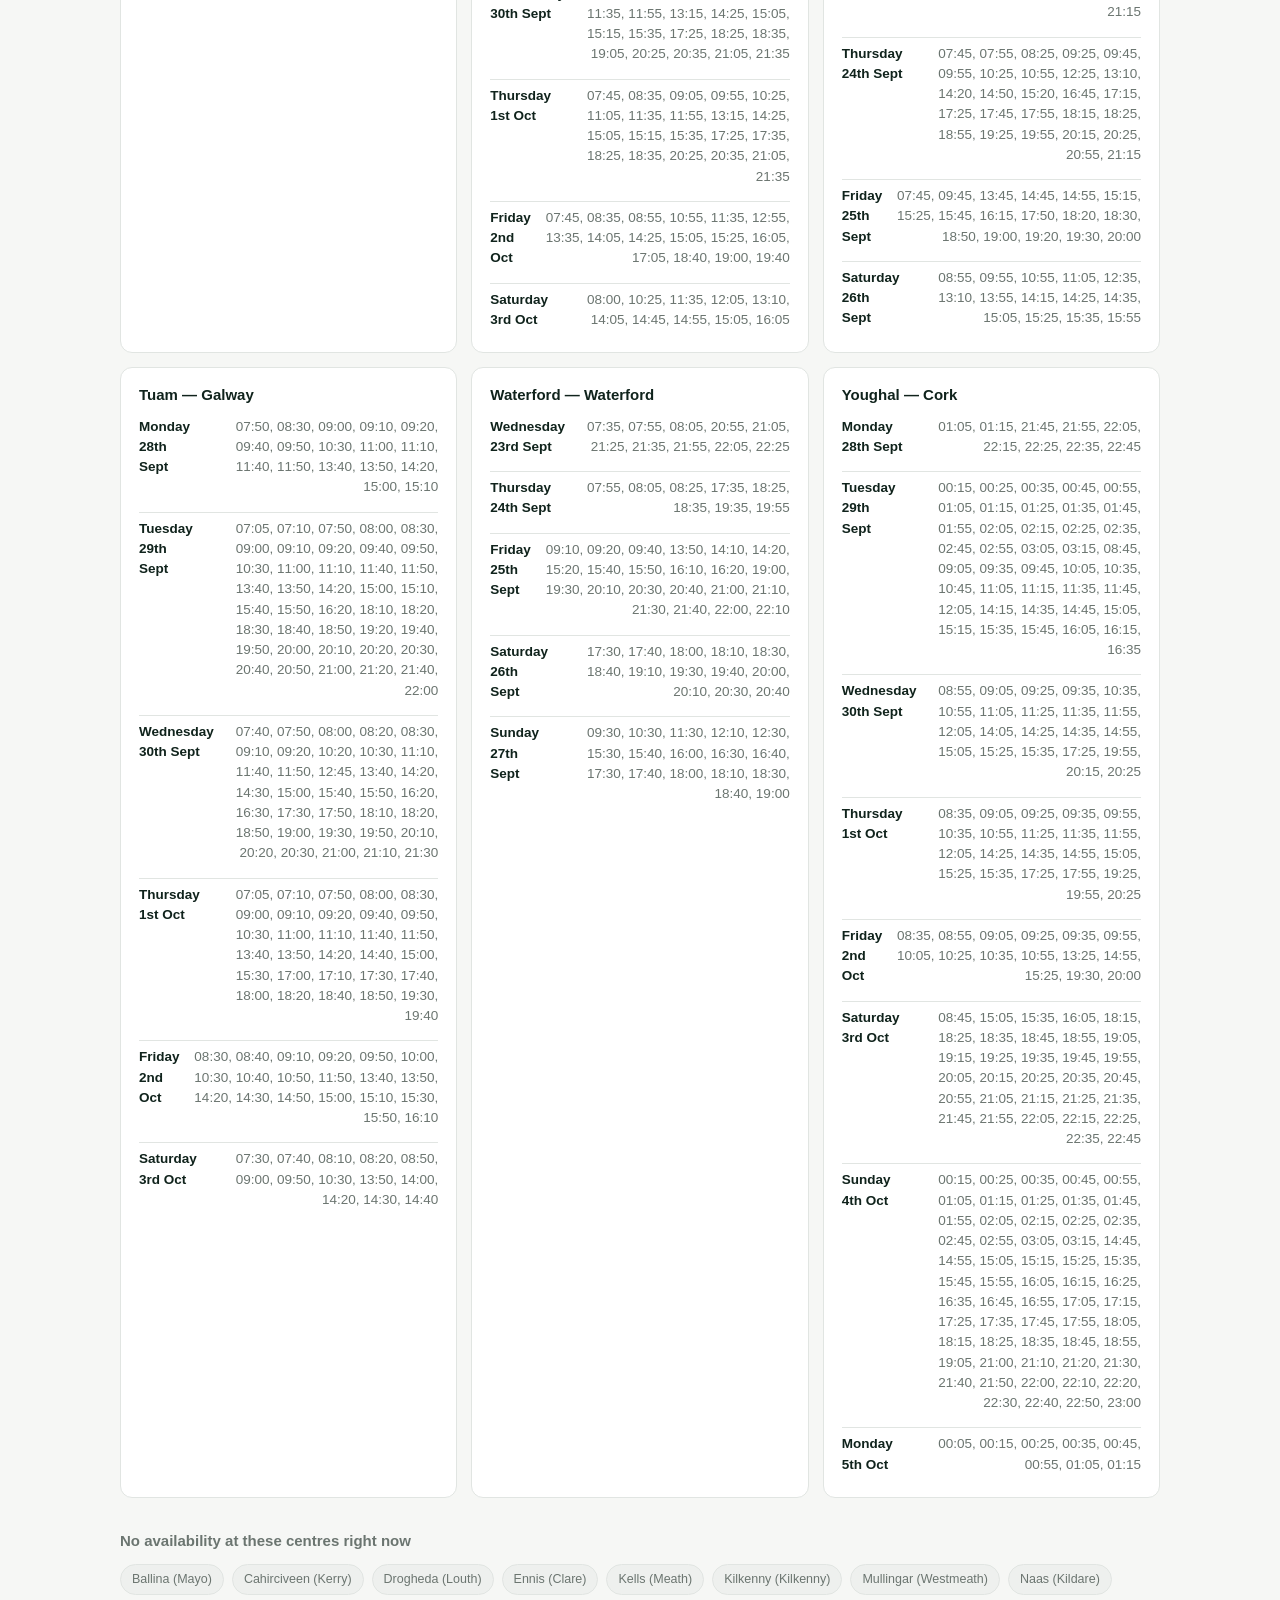
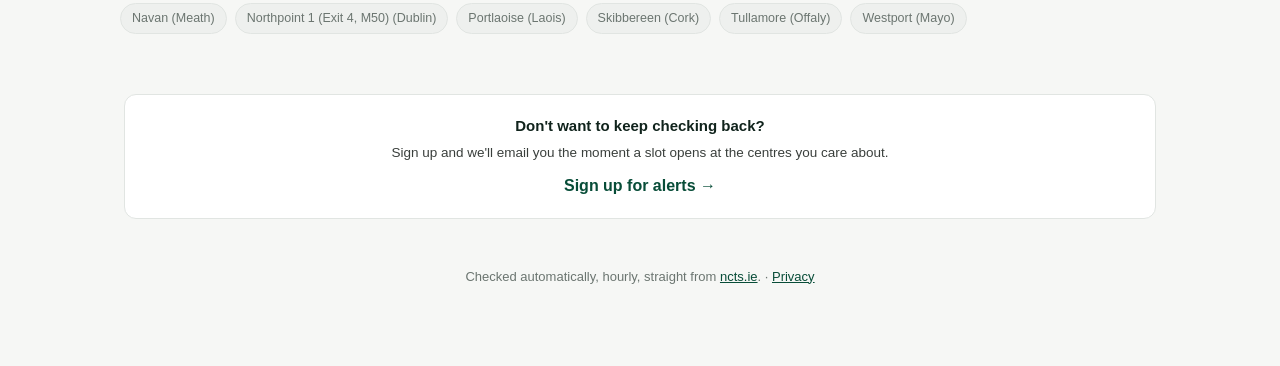
==== commit 39aff51a: "New updates" ====
--- a/docs/availability.html
+++ b/docs/availability.html
@@ -5,6 +5,9 @@
   <meta name="viewport" content="width=device-width, initial-scale=1" />
   <meta name="description" content="Live NCT appointment availability across every test centre in Ireland, updated hourly." />
   <link rel="icon" href="data:image/svg+xml,%3Csvg xmlns='http://www.w3.org/2000/svg' viewBox='0 0 100 100'%3E%3Ccircle cx='50' cy='50' r='46' fill='%230b6e4f'/%3E%3Cpath d='M30 52l14 14 26-30' stroke='white' stroke-width='9' fill='none' stroke-linecap='round' stroke-linejoin='round'/%3E%3C/svg%3E" />
+  <link rel="manifest" href="./manifest.json" />
+  <meta name="theme-color" content="#0b6e4f" />
+  <link rel="apple-touch-icon" href="./icon-192.png" />
   <title>Live NCT Availability</title>
   <link rel="stylesheet" href="./style.css" />
 </head>
@@ -47,7 +50,7 @@
     </section>
 
     <footer>
-      Checked automatically, hourly, straight from <a href="https://www.ncts.ie/">ncts.ie</a>.
+      Checked automatically, hourly, straight from <a href="https://www.ncts.ie/">ncts.ie</a>. · <a href="./privacy.html">Privacy</a>
     </footer>
   </div>
 
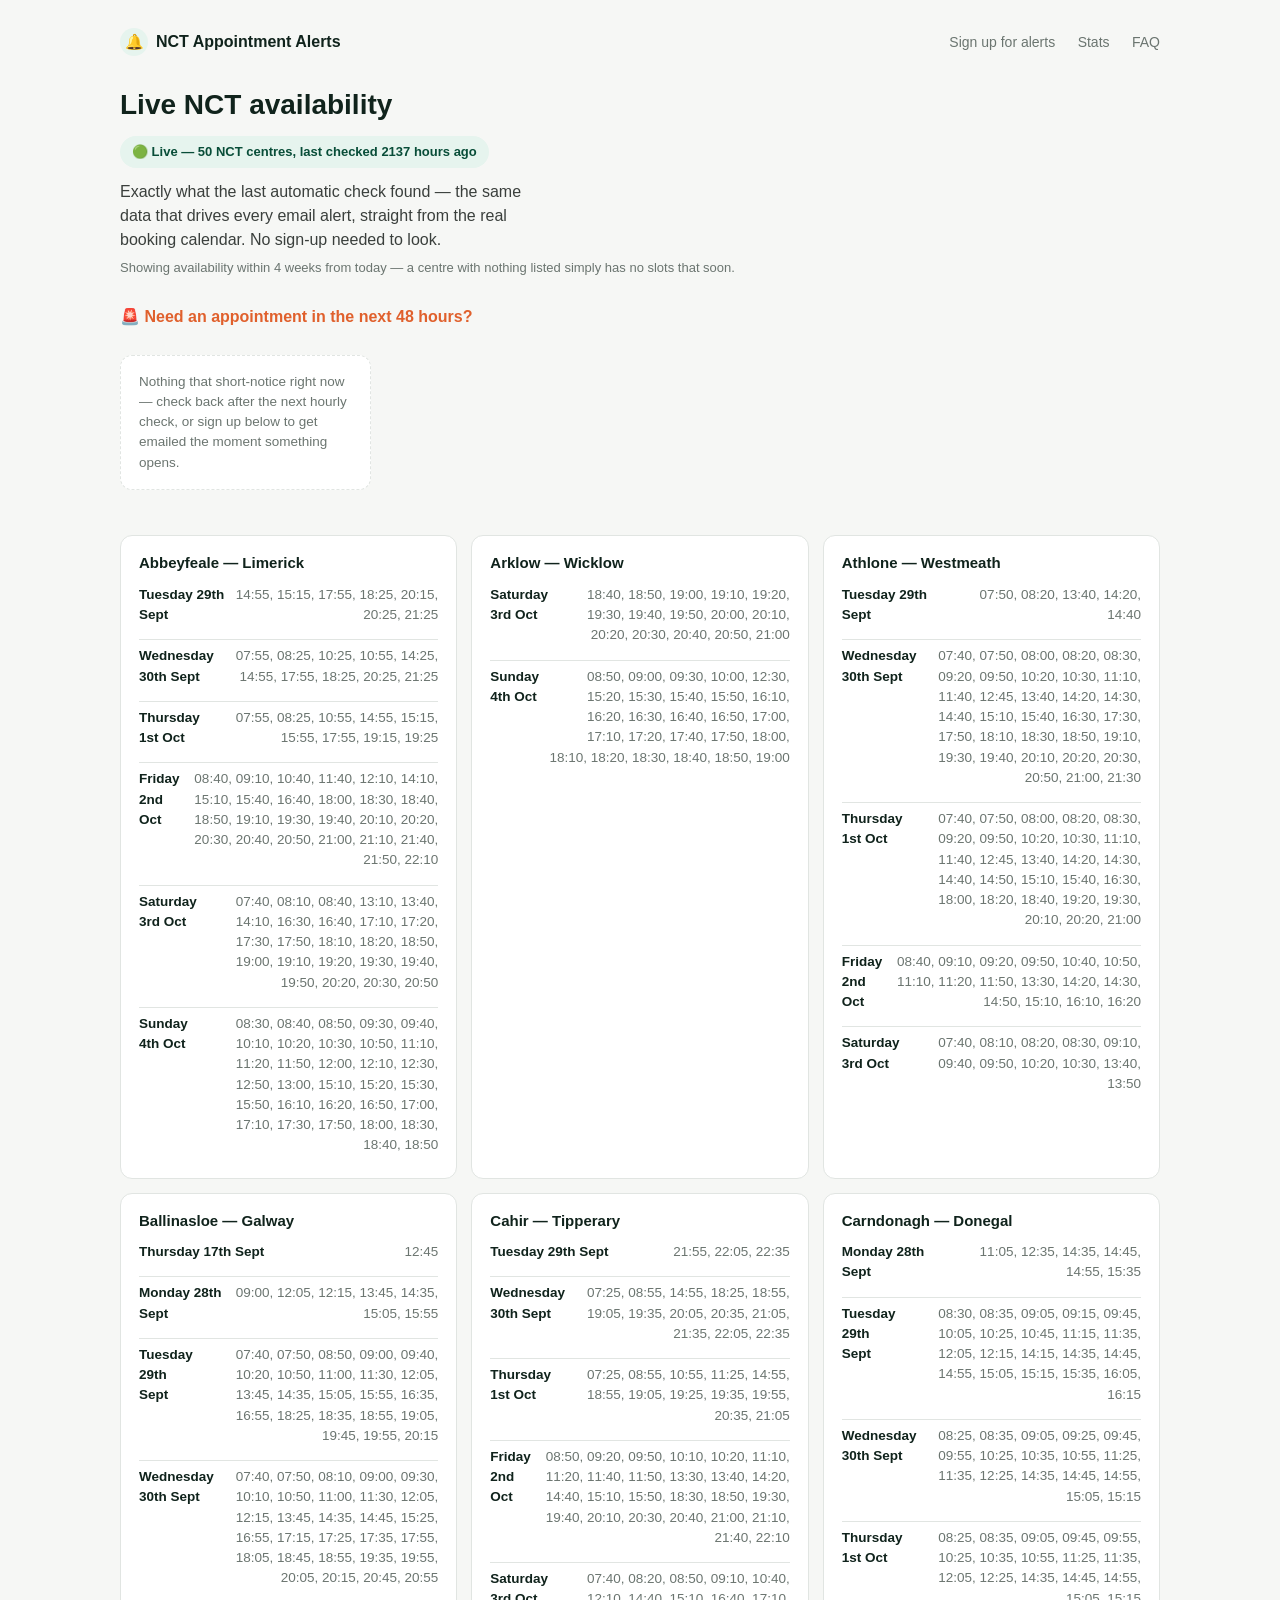
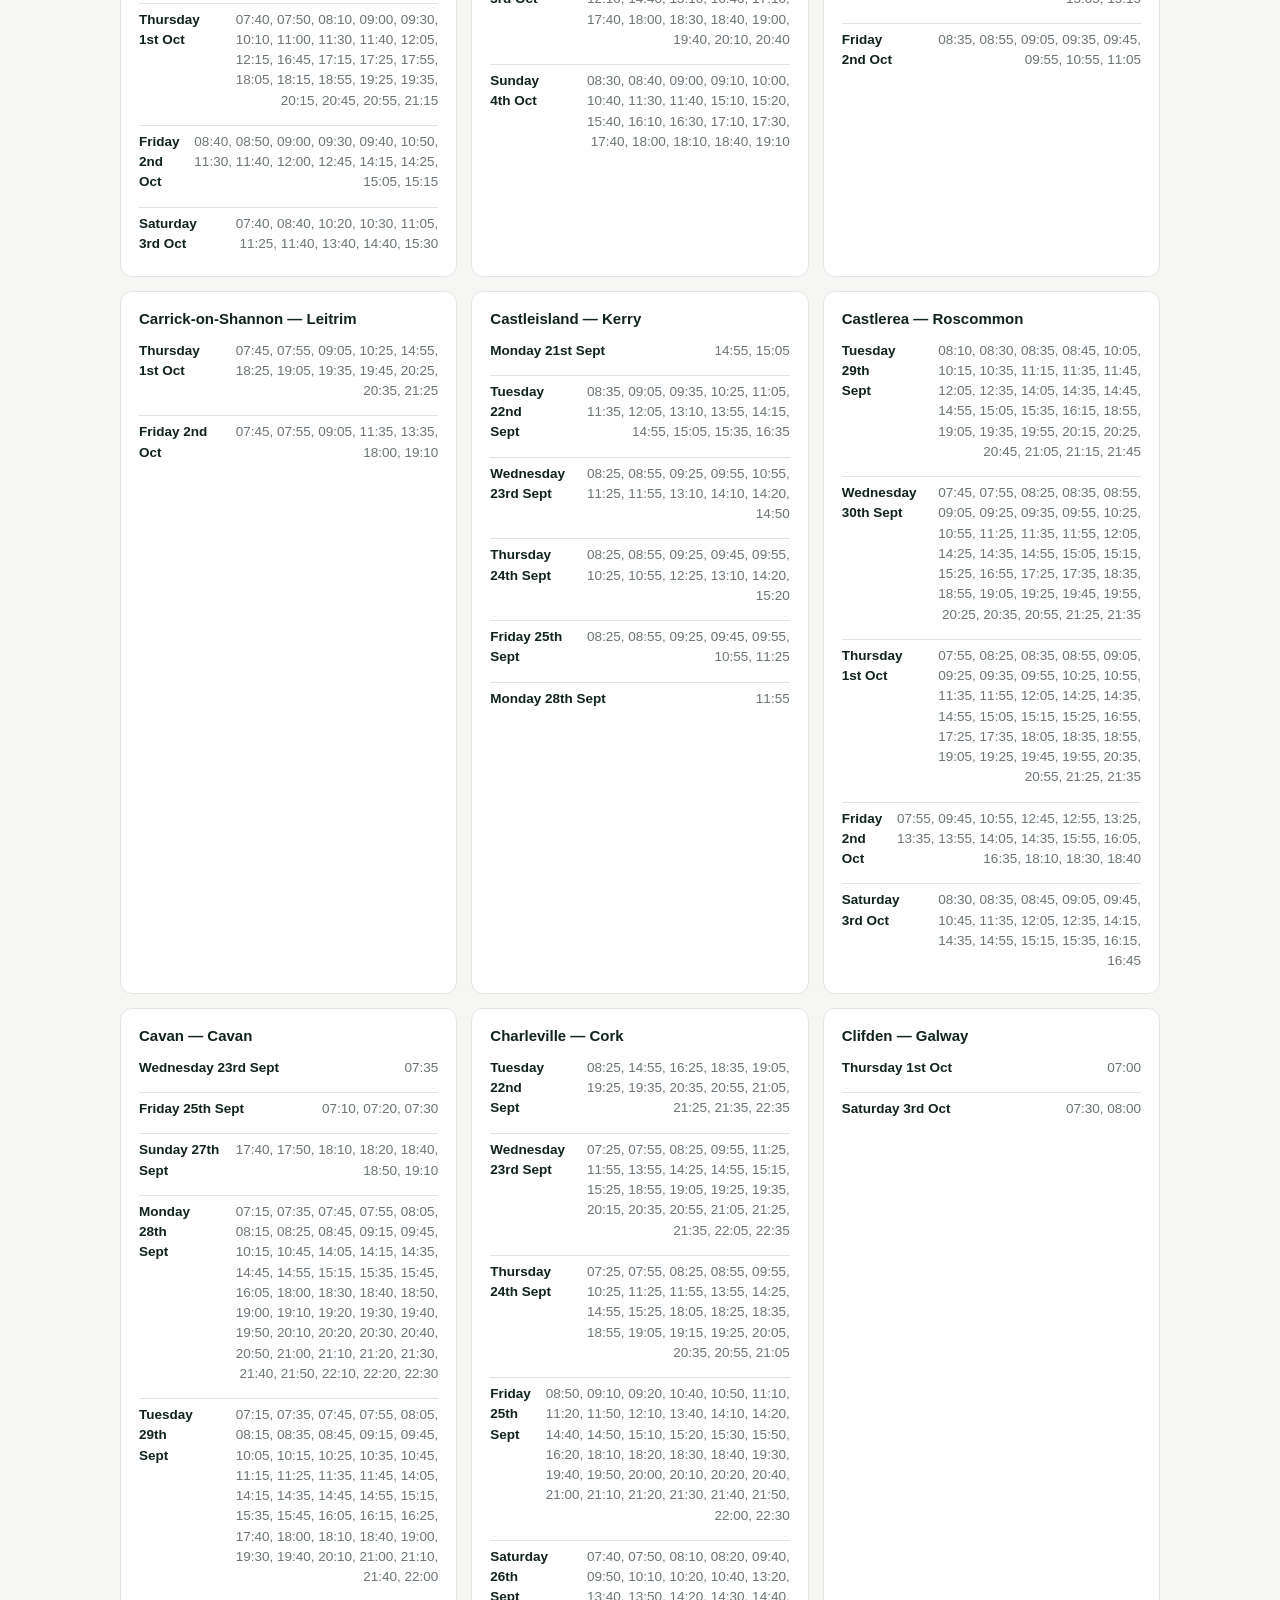
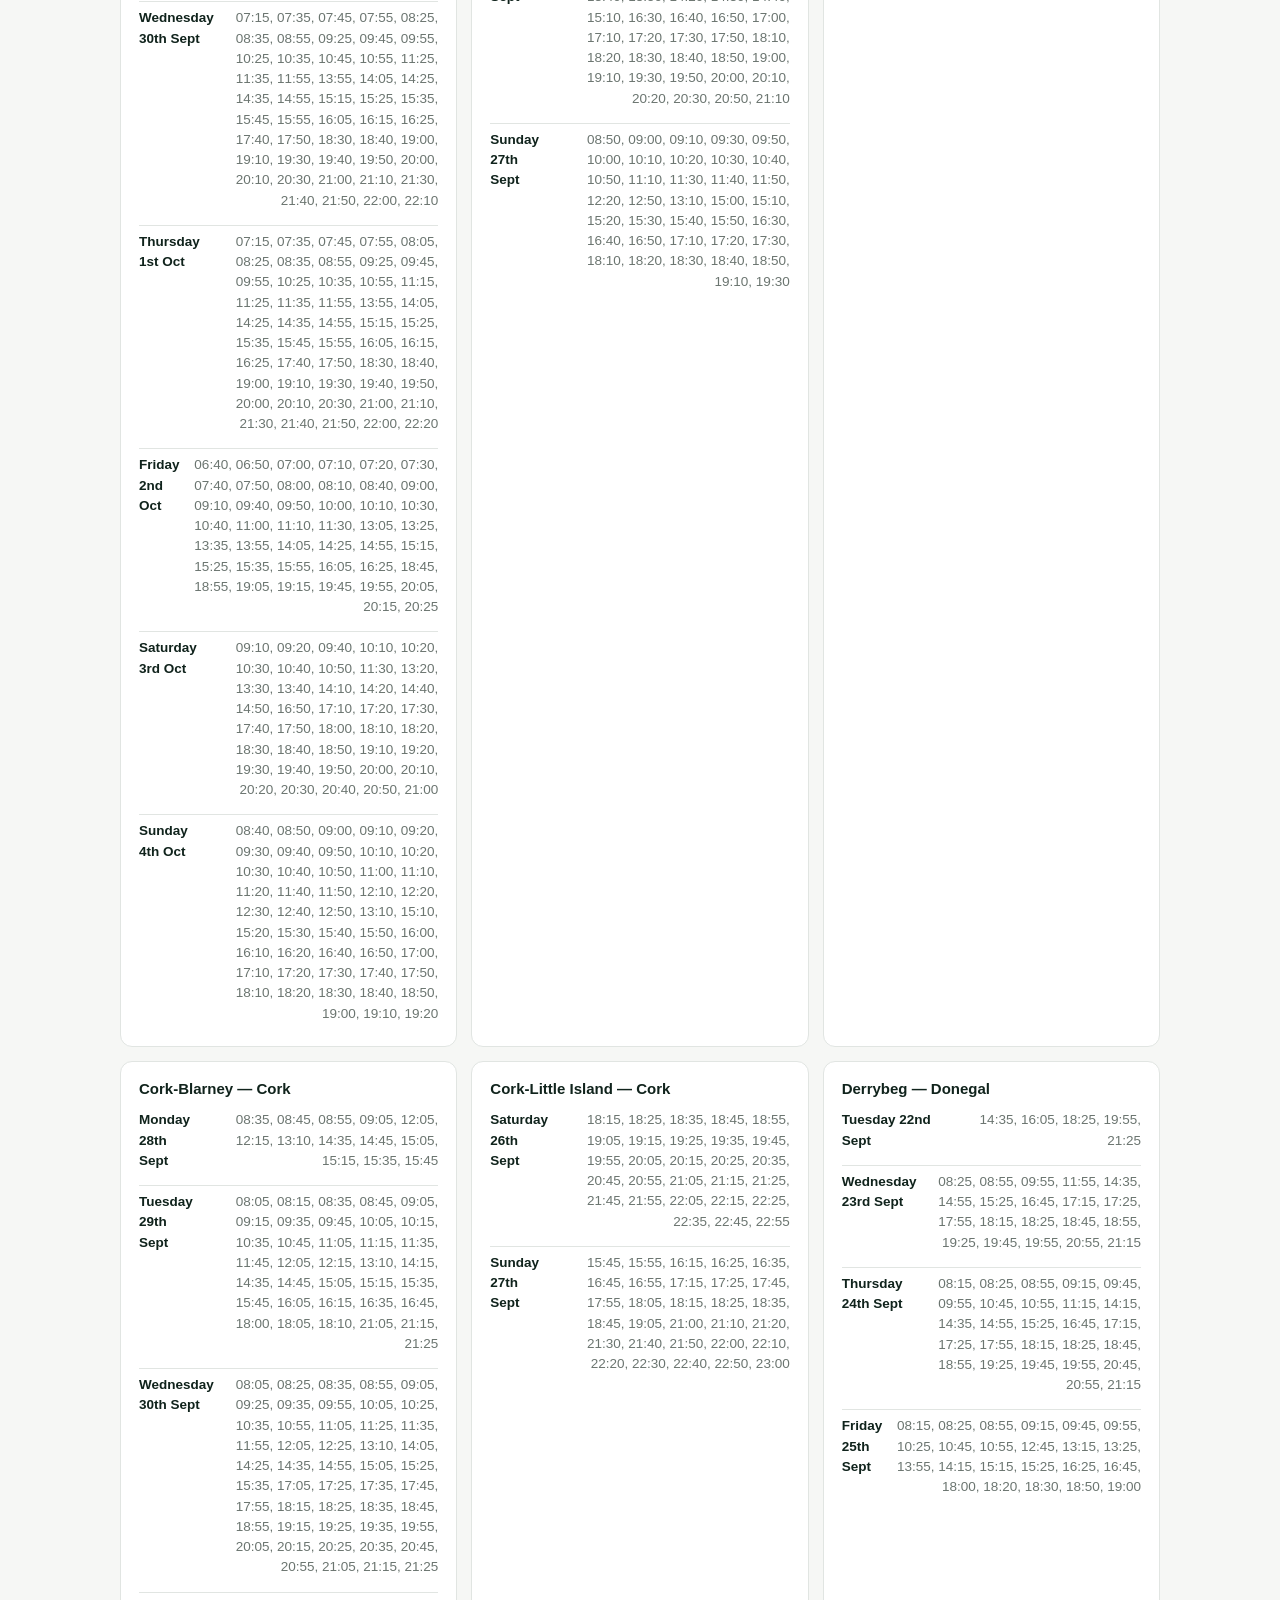
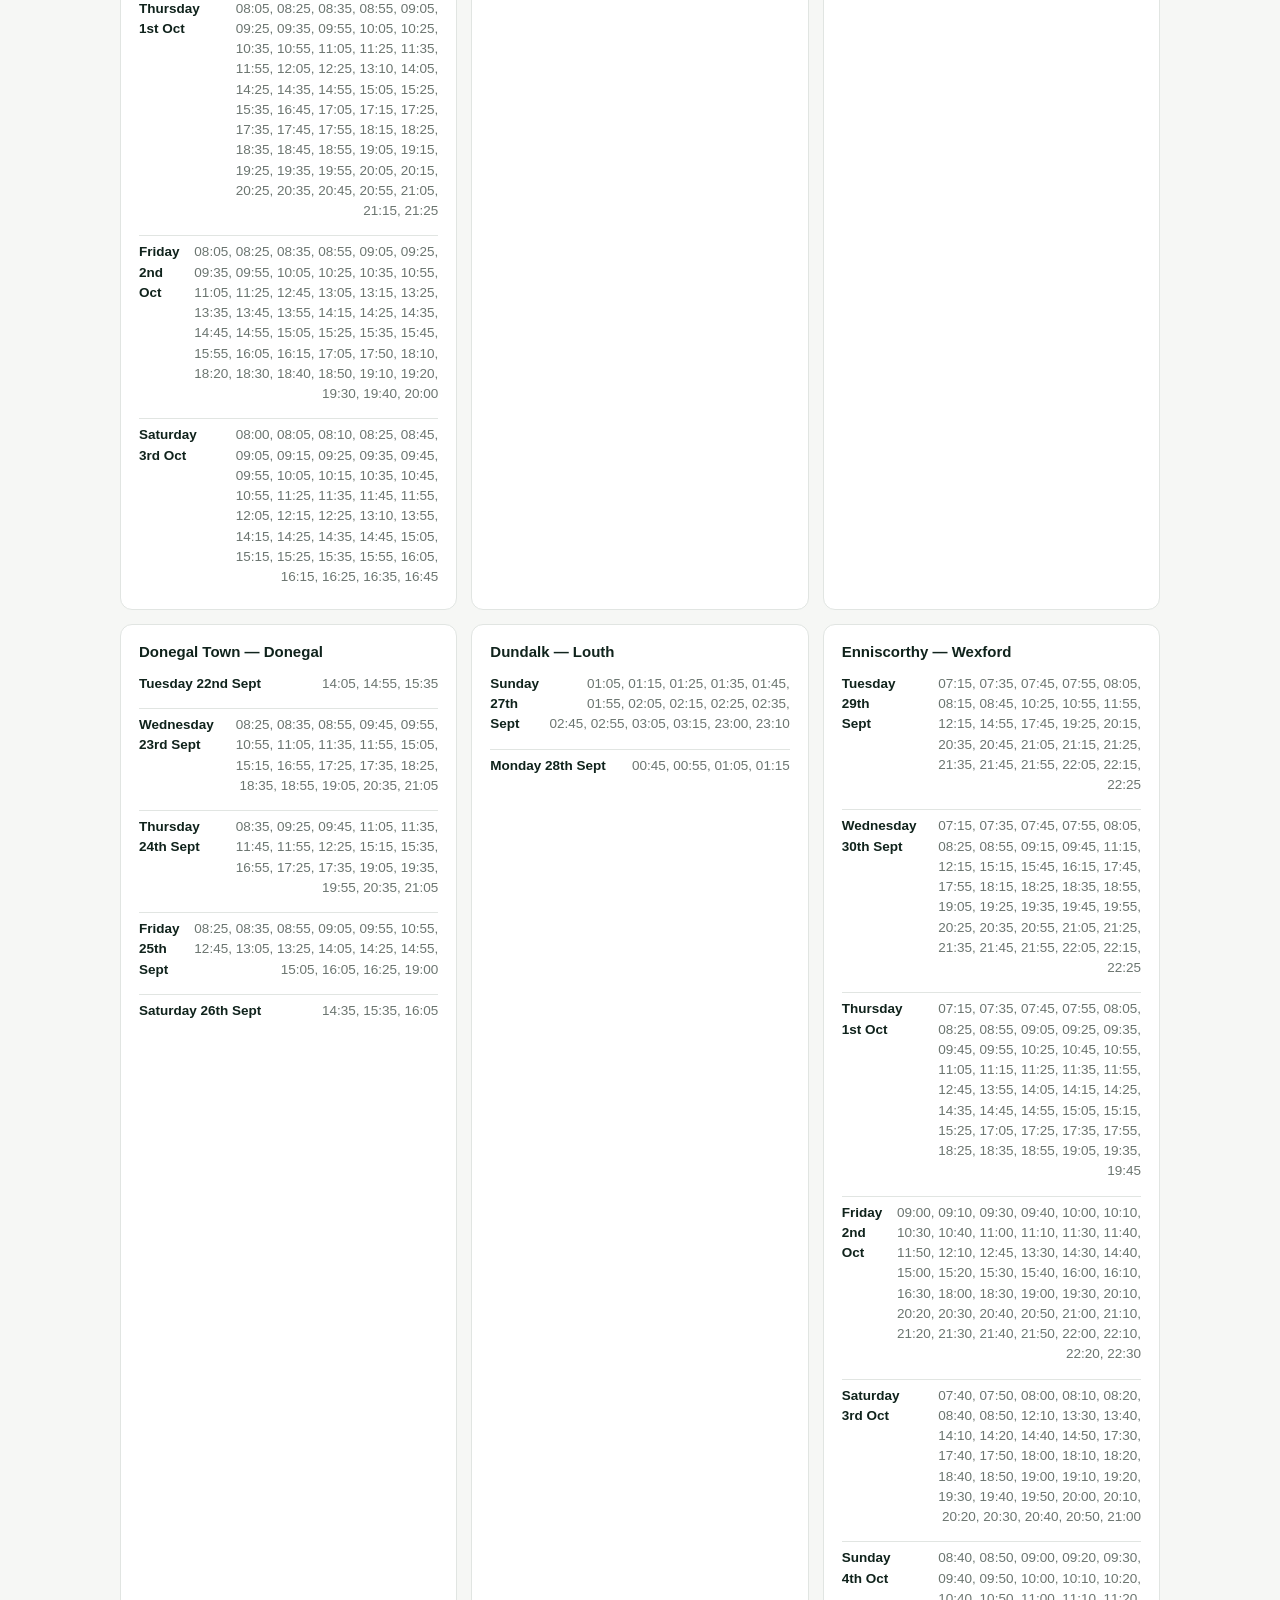
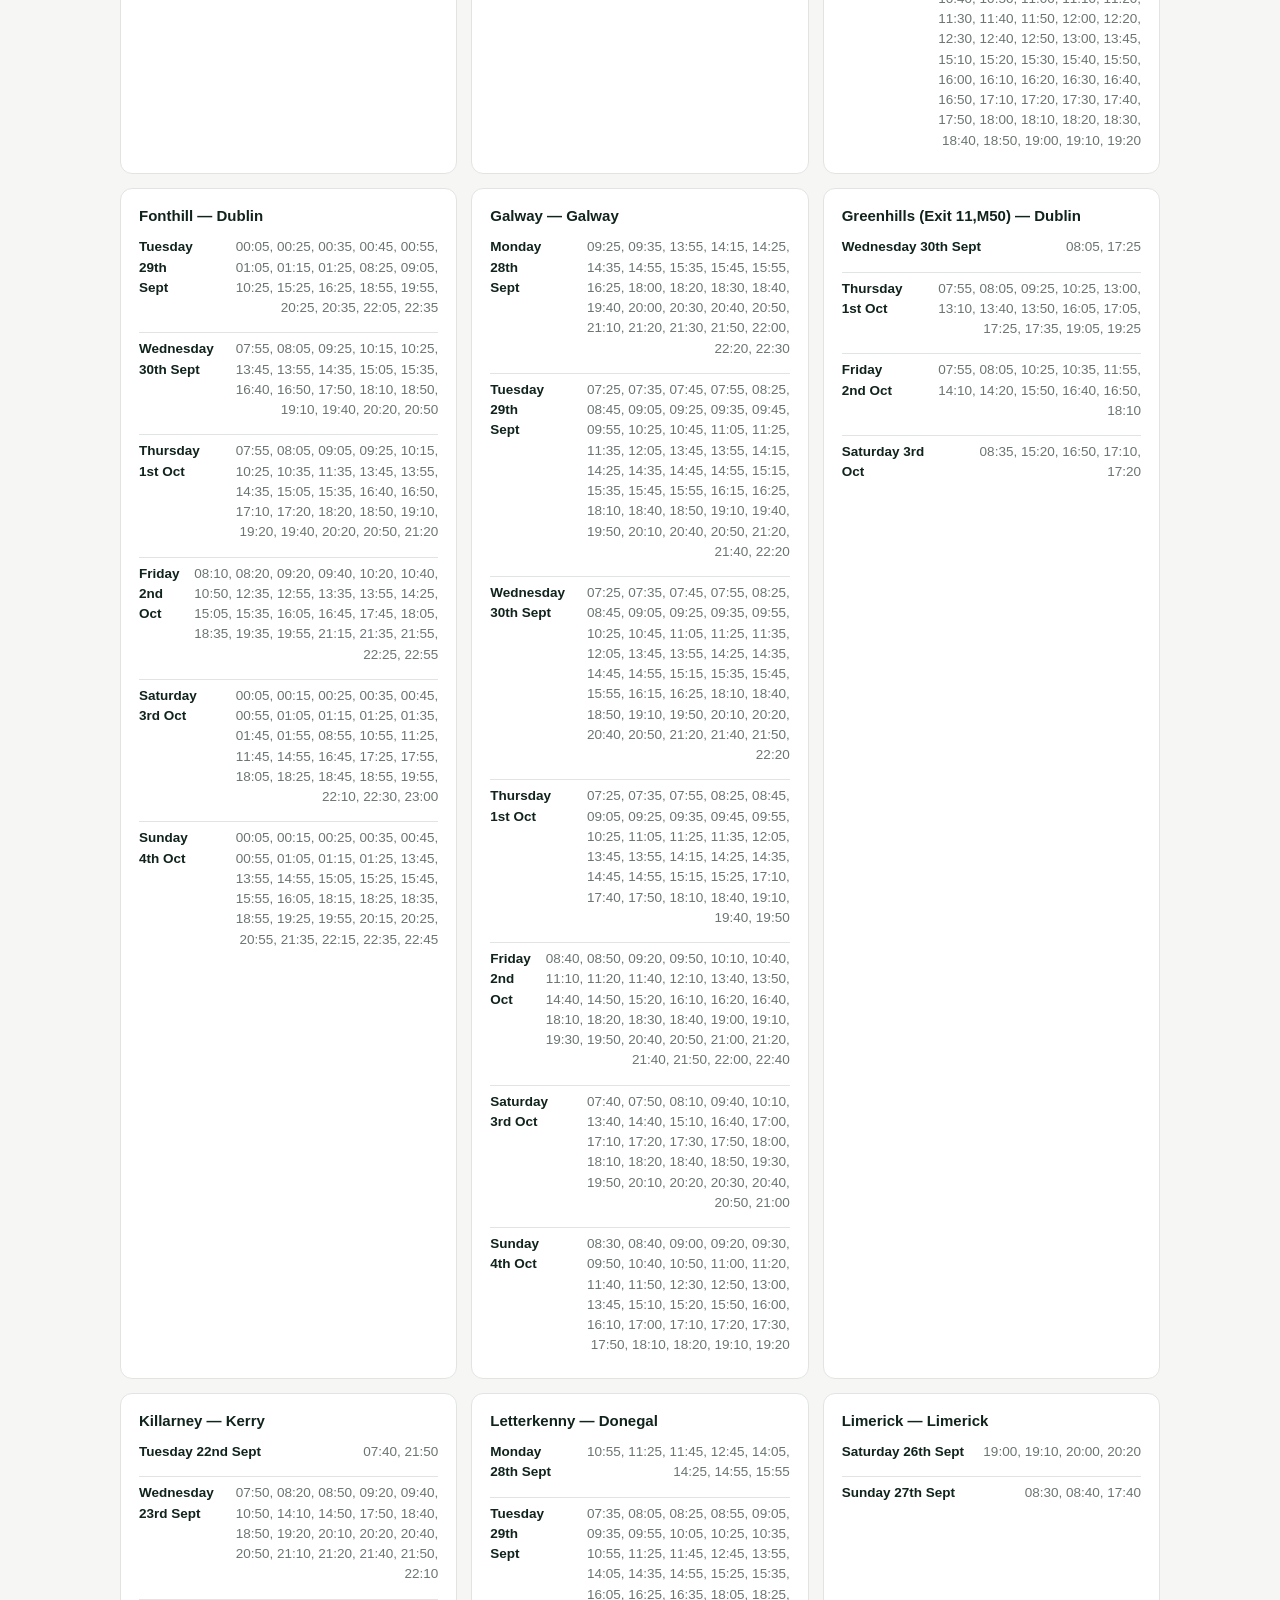
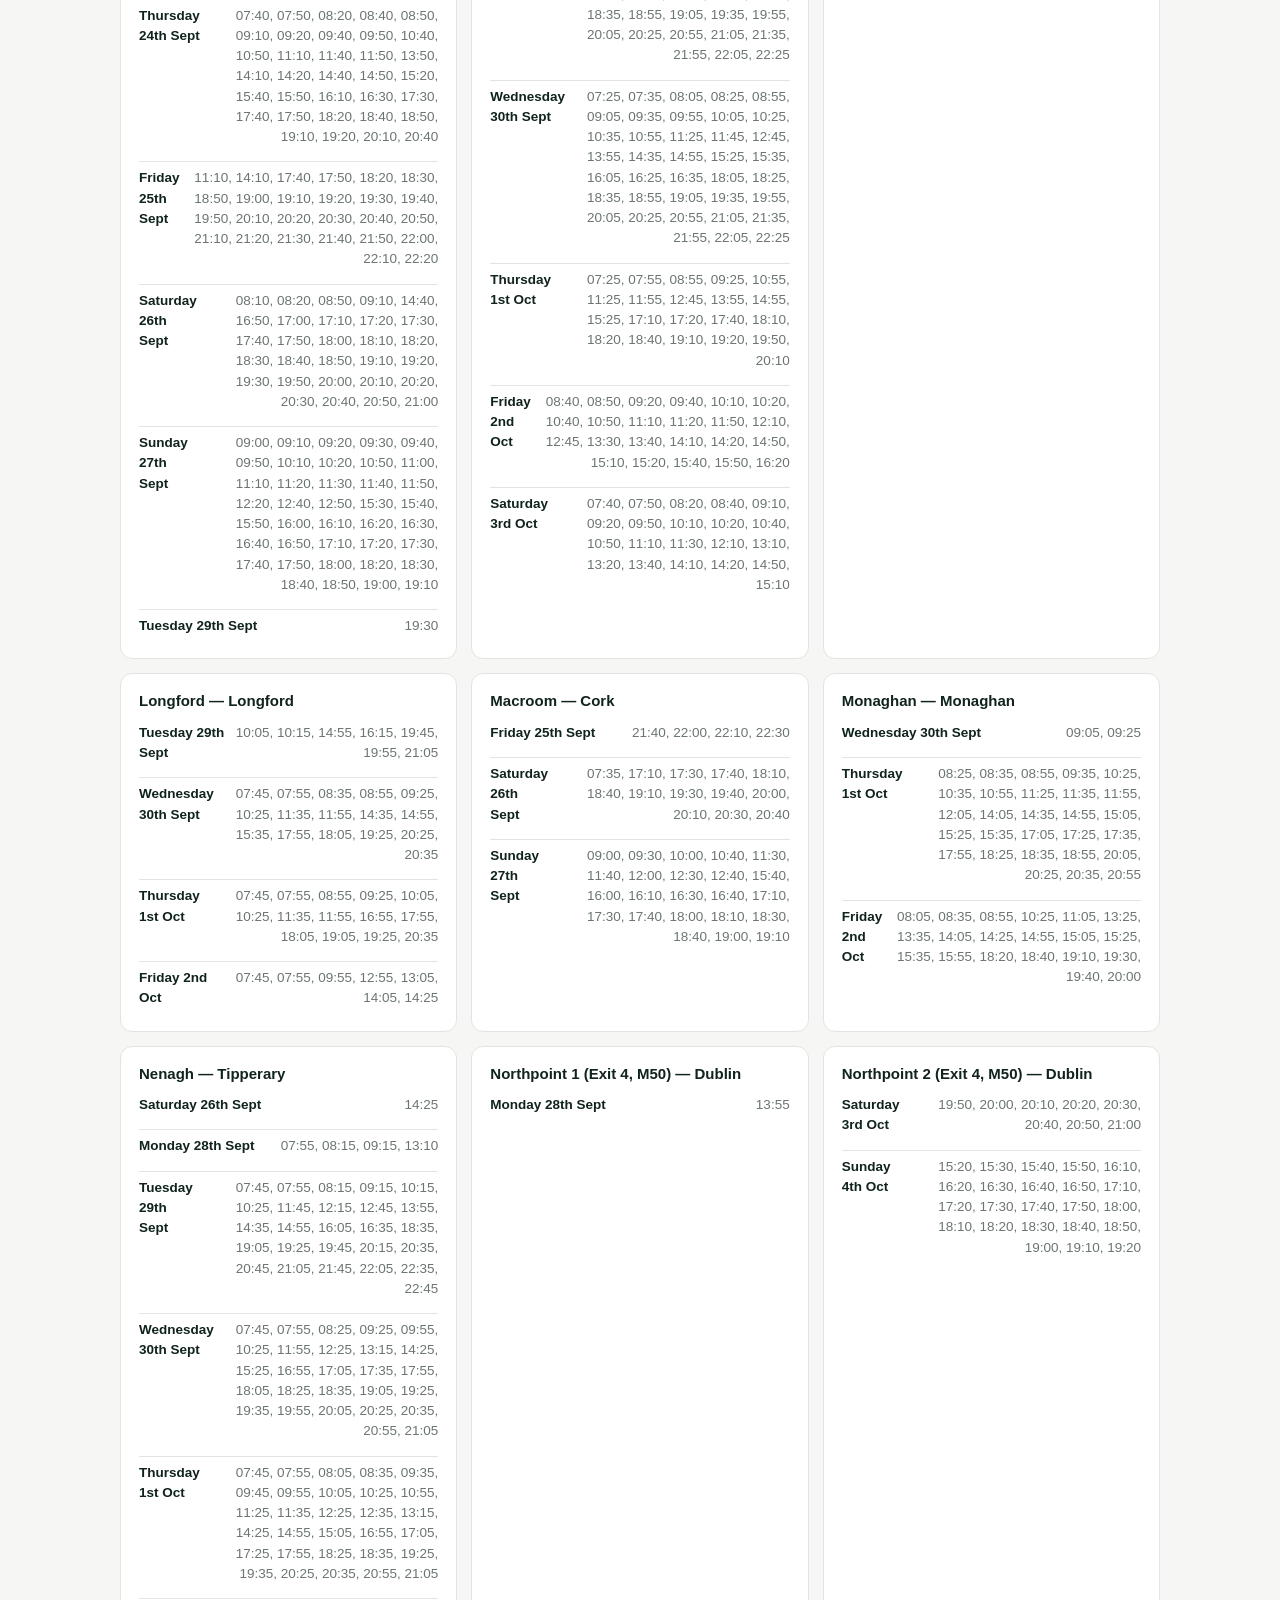
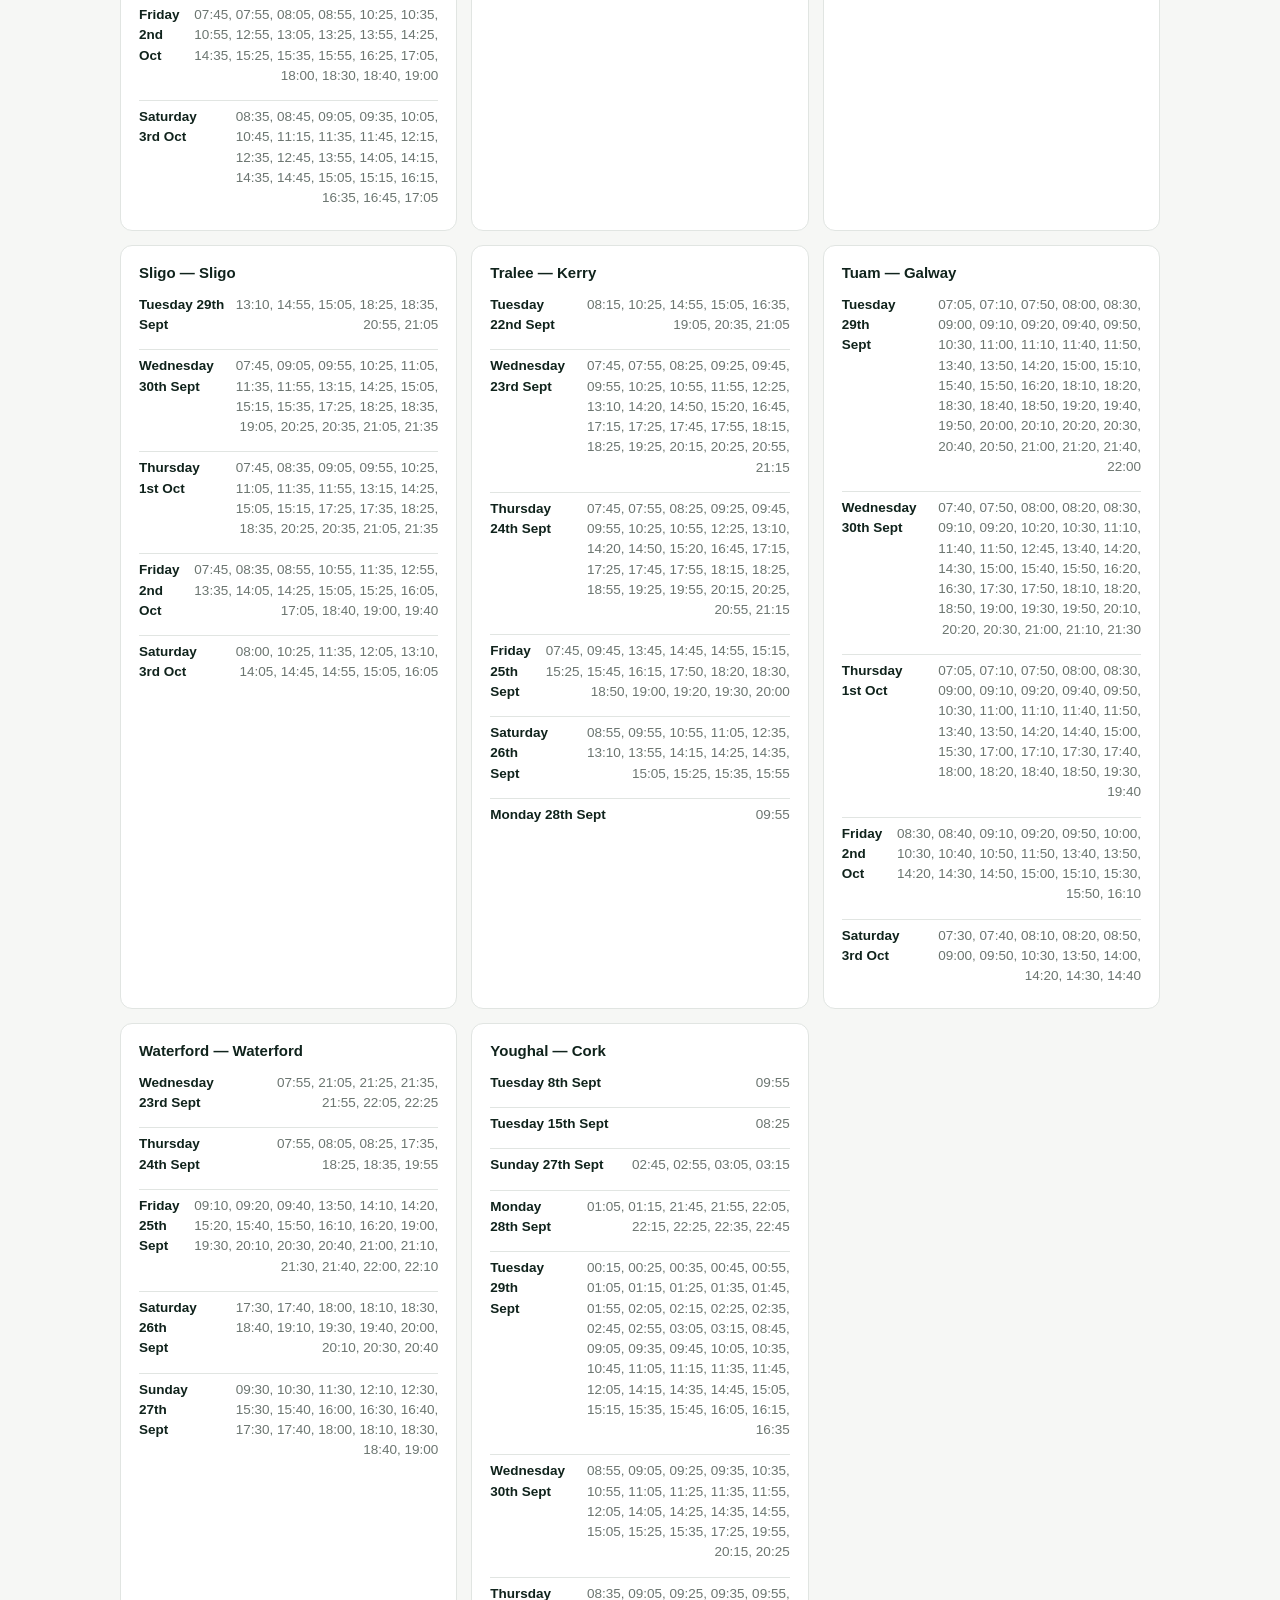
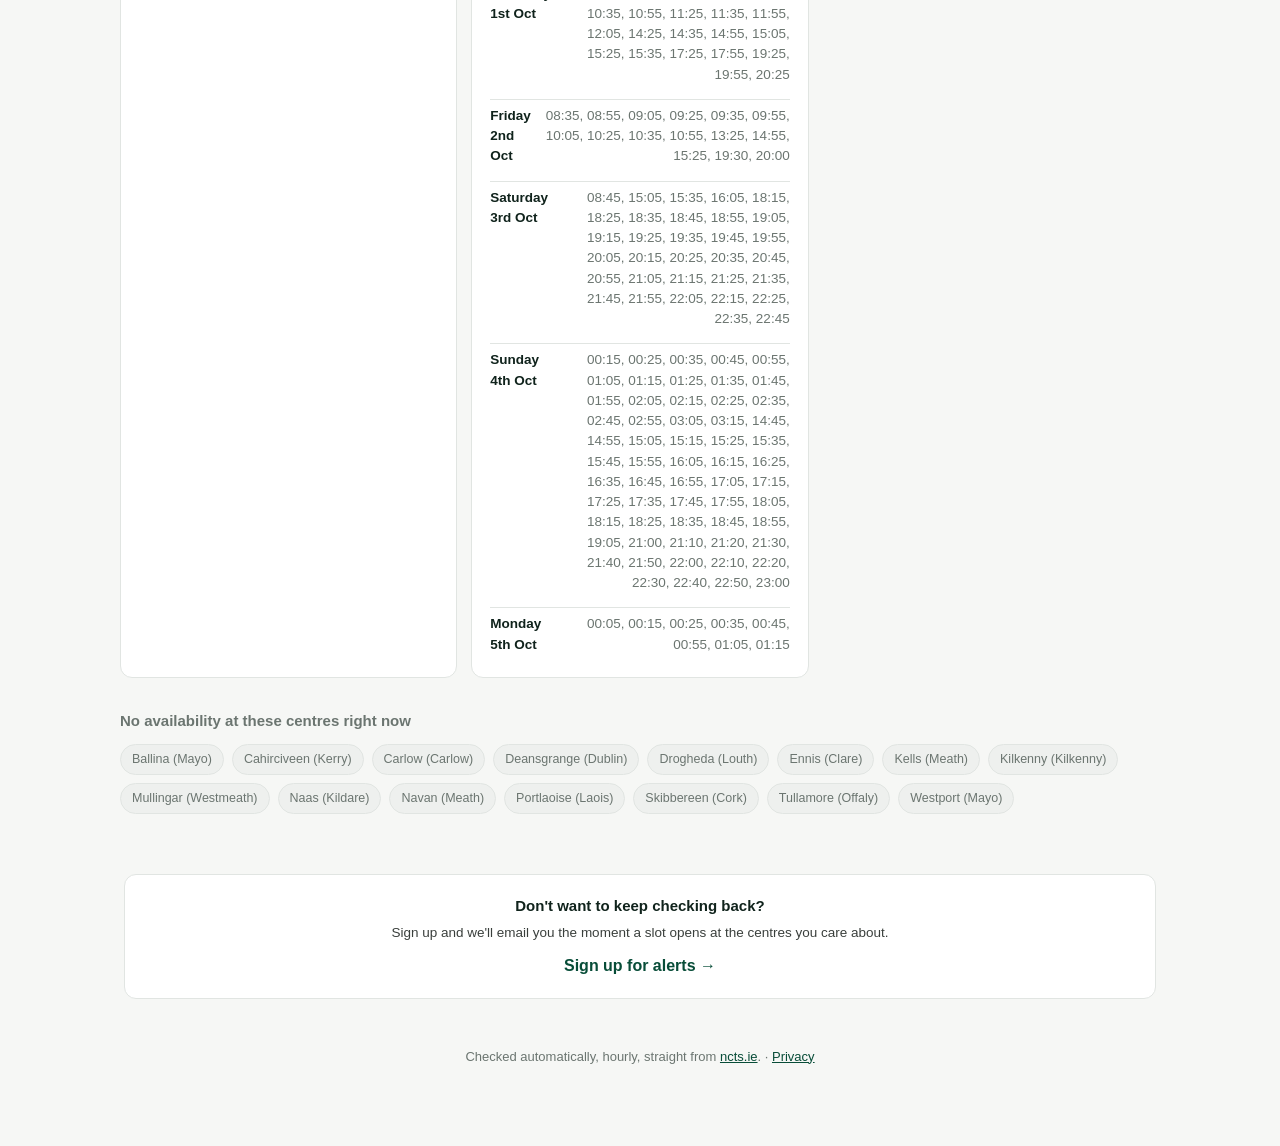
==== commit b1affcd2: "Update" ====
--- a/docs/availability.html
+++ b/docs/availability.html
@@ -17,6 +17,7 @@
       <div class="brand"><span class="brand-mark">🔔</span> NCT Appointment Alerts</div>
       <nav class="brand-nav">
         <a href="./index.html">Sign up for alerts</a>
+        <a href="./stats.html">Stats</a>
         <a href="./index.html#faq">FAQ</a>
       </nav>
     </div>
@@ -31,6 +32,13 @@
       </p>
       <p class="hint" id="windowNote"></p>
     </header>
+
+    <section id="urgent" class="urgent-section">
+      <h2 class="urgent-heading">🚨 Need an appointment in the next 48 hours?</h2>
+      <div id="urgentList" class="urgent-list">
+        <p class="hint">Loading…</p>
+      </div>
+    </section>
 
     <div id="availabilityList" class="avail-list">
       <p class="hint">Loading latest results…</p>
--- a/docs/style.css
+++ b/docs/style.css
@@ -395,6 +395,149 @@
 
 .cta-link:hover { text-decoration: underline; }
 
+/* ---- Urgent / short-notice section ---- */
+.urgent-cta {
+  display: inline-flex;
+  align-items: center;
+  gap: 6px;
+  margin: 0 0 20px;
+  padding: 9px 16px;
+  border-radius: 999px;
+  background: #fff3ec;
+  border: 1px solid #ffd2b8;
+  color: var(--accent-dark);
+  font-weight: 600;
+  font-size: 13.5px;
+  text-decoration: none;
+}
+
+.urgent-cta:hover { background: #ffe6d8; }
+
+.urgent-section {
+  margin-bottom: 32px;
+  scroll-margin-top: 20px;
+}
+
+.urgent-heading {
+  font-size: 16px;
+  margin: 0 0 12px;
+  color: var(--accent-dark);
+}
+
+.urgent-list {
+  display: grid;
+  grid-template-columns: repeat(auto-fill, minmax(240px, 1fr));
+  gap: 12px;
+}
+
+.urgent-card {
+  background: #fffaf7;
+  border: 1px solid #ffd2b8;
+  border-radius: 12px;
+  padding: 14px 16px;
+}
+
+.urgent-card h4 { font-size: 14px; margin: 0 0 6px; color: var(--ink); }
+.urgent-card .urgent-when { color: var(--accent-dark); font-weight: 600; font-size: 13px; }
+.urgent-card .avail-times { color: var(--muted); font-size: 13px; }
+
+.urgent-empty {
+  background: var(--card);
+  border: 1px dashed var(--border);
+  border-radius: 12px;
+  padding: 16px 18px;
+  color: var(--muted);
+  font-size: 13.5px;
+}
+
+/* ---- Stats page ---- */
+.stats-summary {
+  display: grid;
+  grid-template-columns: repeat(auto-fit, minmax(180px, 1fr));
+  gap: 14px;
+  margin-bottom: 32px;
+}
+
+.stat-card {
+  background: var(--card);
+  border: 1px solid var(--border);
+  border-radius: 12px;
+  padding: 18px;
+  text-align: center;
+}
+
+.stat-card .stat-value {
+  font-size: 28px;
+  font-weight: 700;
+  color: var(--green-dark);
+  display: block;
+  margin-bottom: 4px;
+}
+
+.stat-card .stat-label {
+  font-size: 12.5px;
+  color: var(--muted);
+}
+
+.stats-table-wrap {
+  overflow-x: auto;
+  background: var(--card);
+  border: 1px solid var(--border);
+  border-radius: 12px;
+}
+
+table.stats-table {
+  width: 100%;
+  border-collapse: collapse;
+  font-size: 13.5px;
+}
+
+table.stats-table th,
+table.stats-table td {
+  text-align: left;
+  padding: 10px 14px;
+  border-bottom: 1px solid var(--border);
+  white-space: nowrap;
+}
+
+table.stats-table th {
+  color: var(--muted);
+  font-weight: 600;
+  font-size: 12.5px;
+  text-transform: uppercase;
+  letter-spacing: 0.02em;
+}
+
+table.stats-table tr:last-child td { border-bottom: none; }
+
+.stats-bar-track {
+  display: inline-block;
+  width: 80px;
+  height: 6px;
+  border-radius: 999px;
+  background: #eef0ee;
+  vertical-align: middle;
+  margin-right: 8px;
+  overflow: hidden;
+}
+
+.stats-bar-fill {
+  display: block;
+  height: 100%;
+  background: var(--green);
+  border-radius: 999px;
+}
+
+.stats-note {
+  background: var(--green-pale);
+  border: 1px solid #cfe9dd;
+  border-radius: 10px;
+  padding: 12px 16px;
+  color: var(--green-dark);
+  font-size: 13.5px;
+  margin-bottom: 24px;
+}
+
 /* ---- About / how it works / FAQ ---- */
 .about {
   margin-top: 56px;
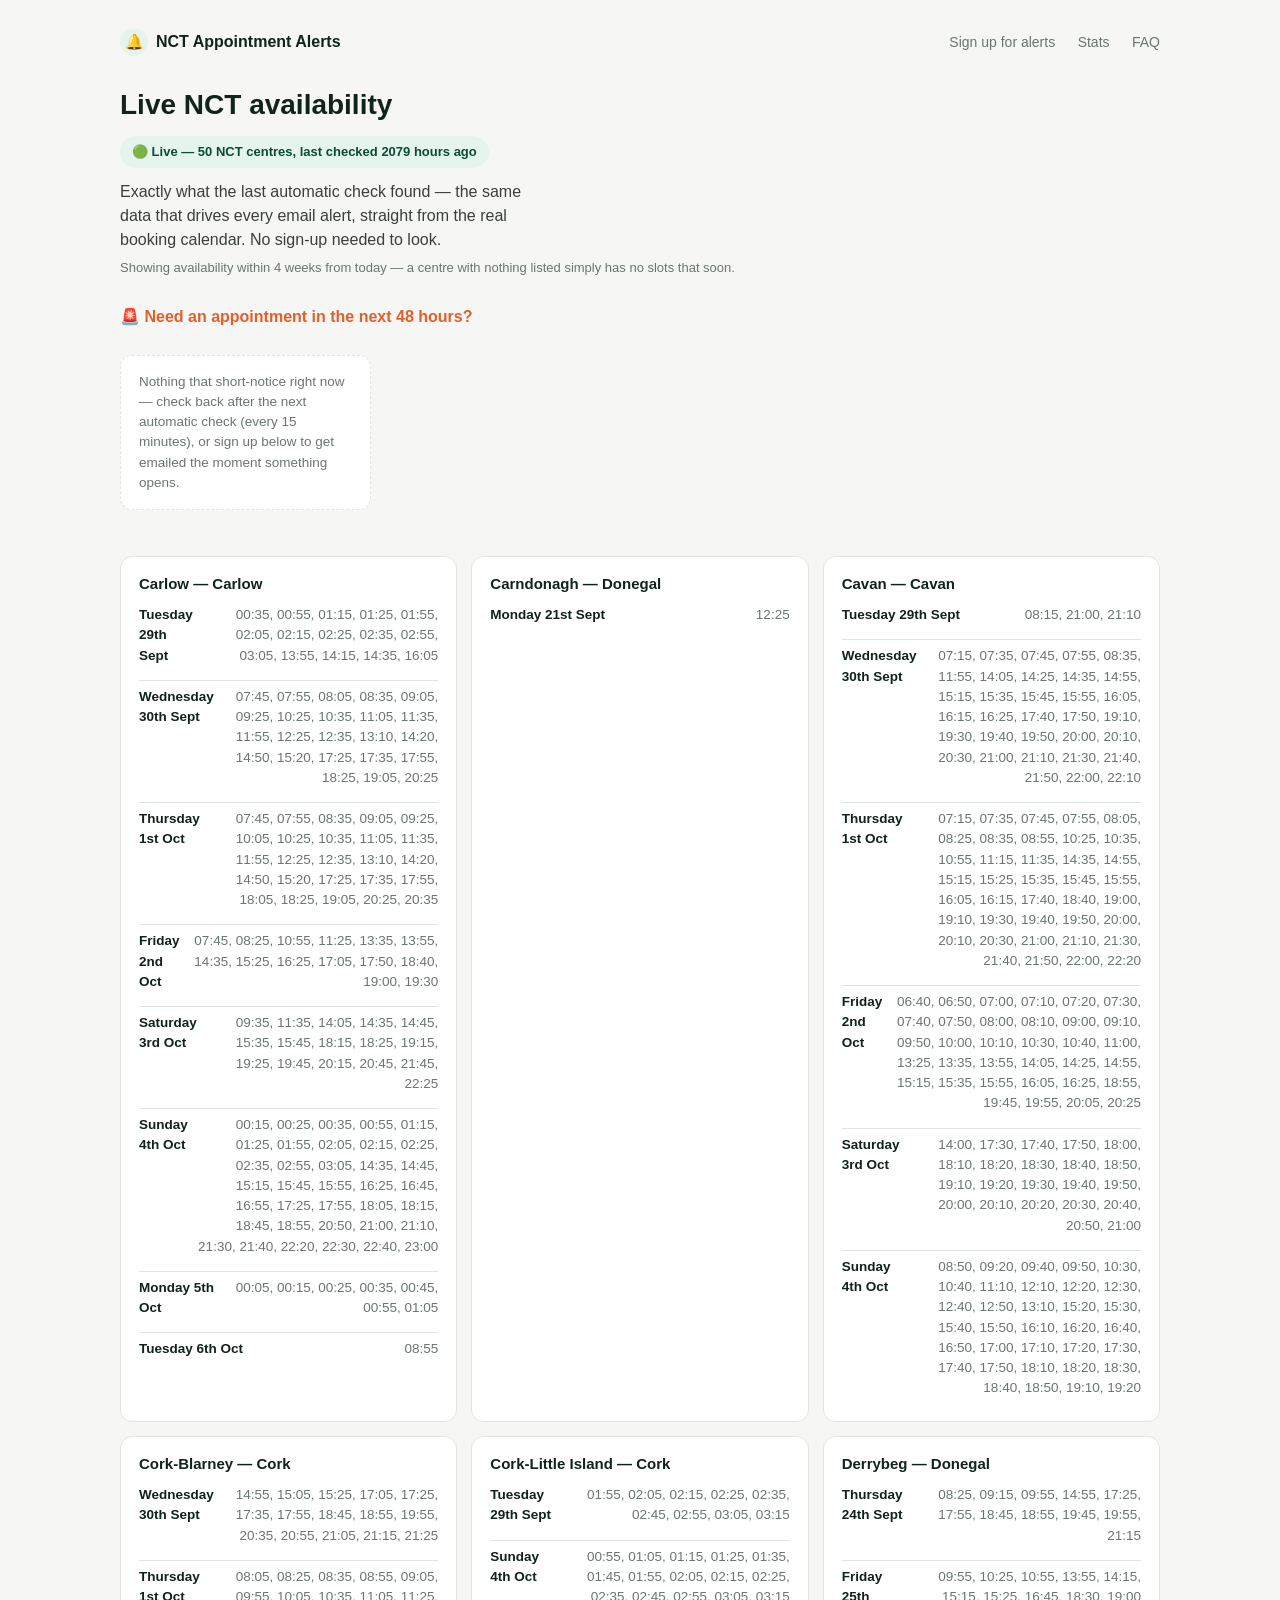
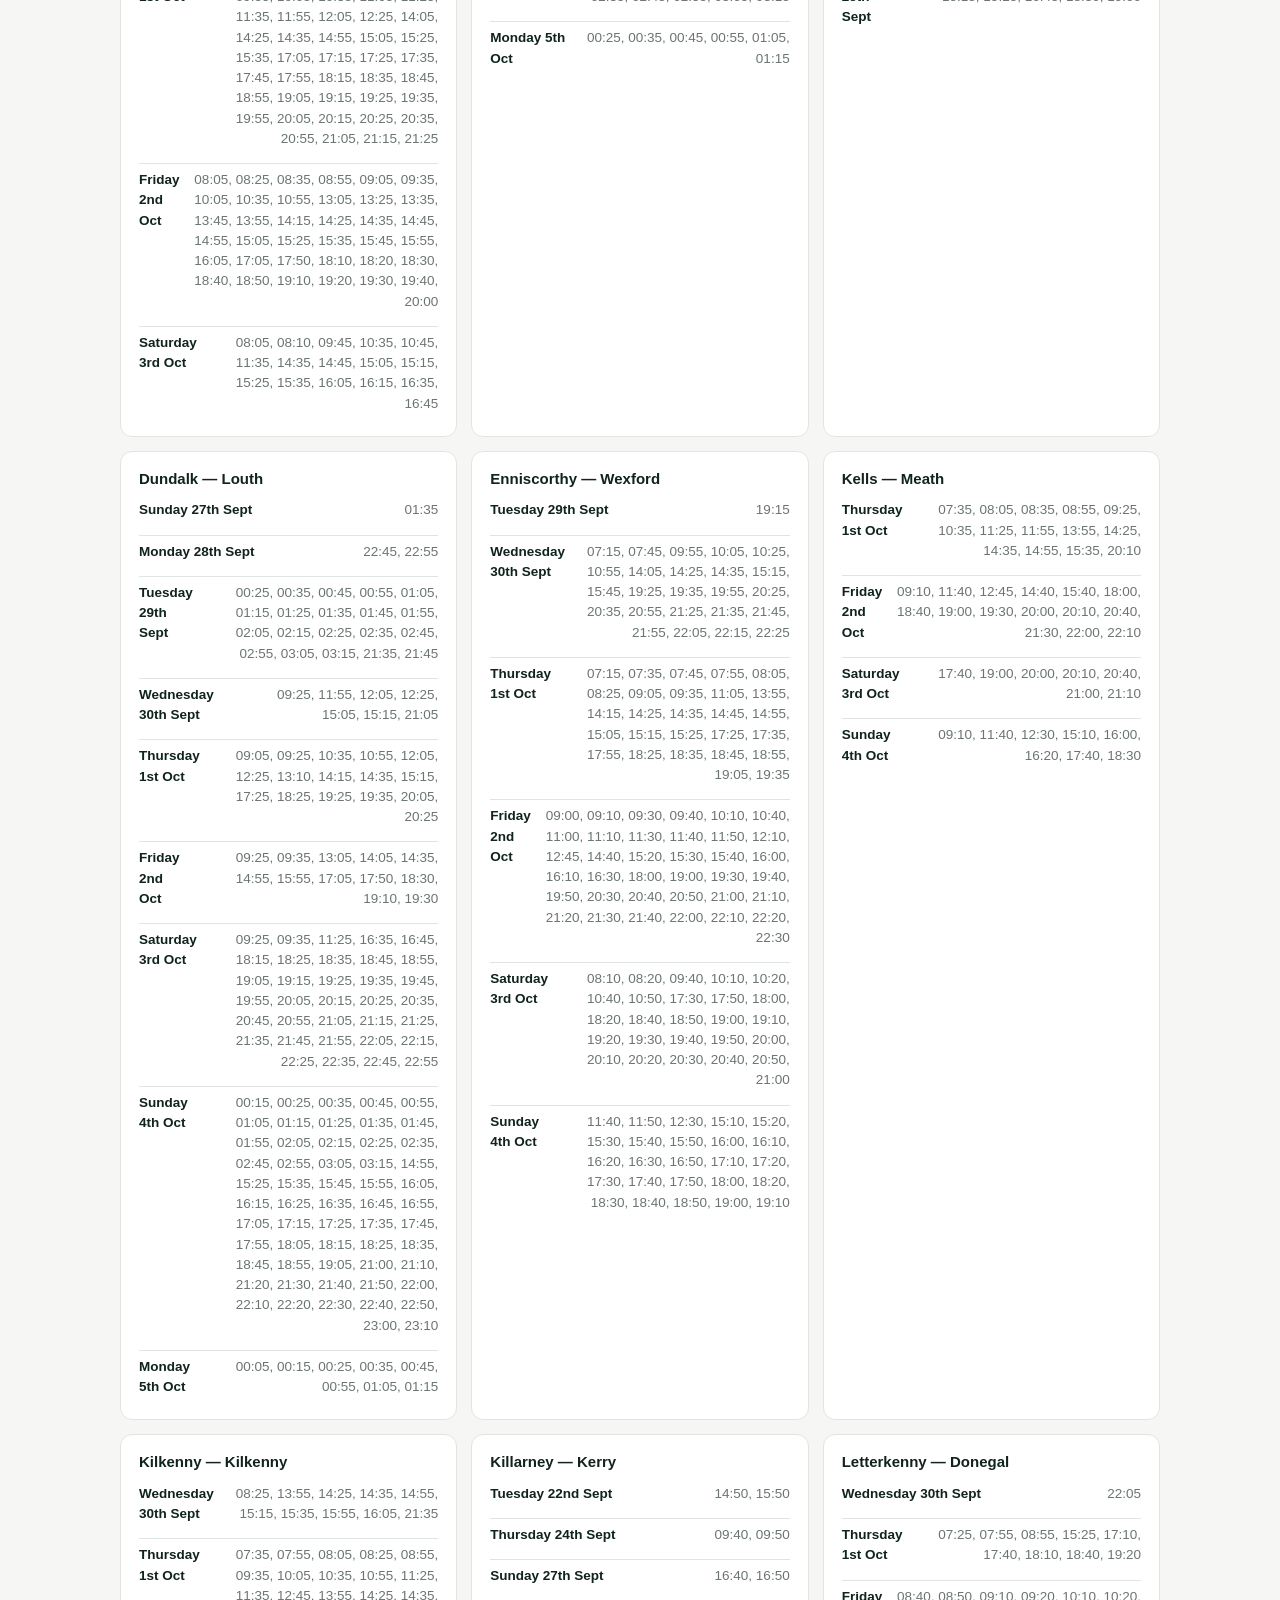
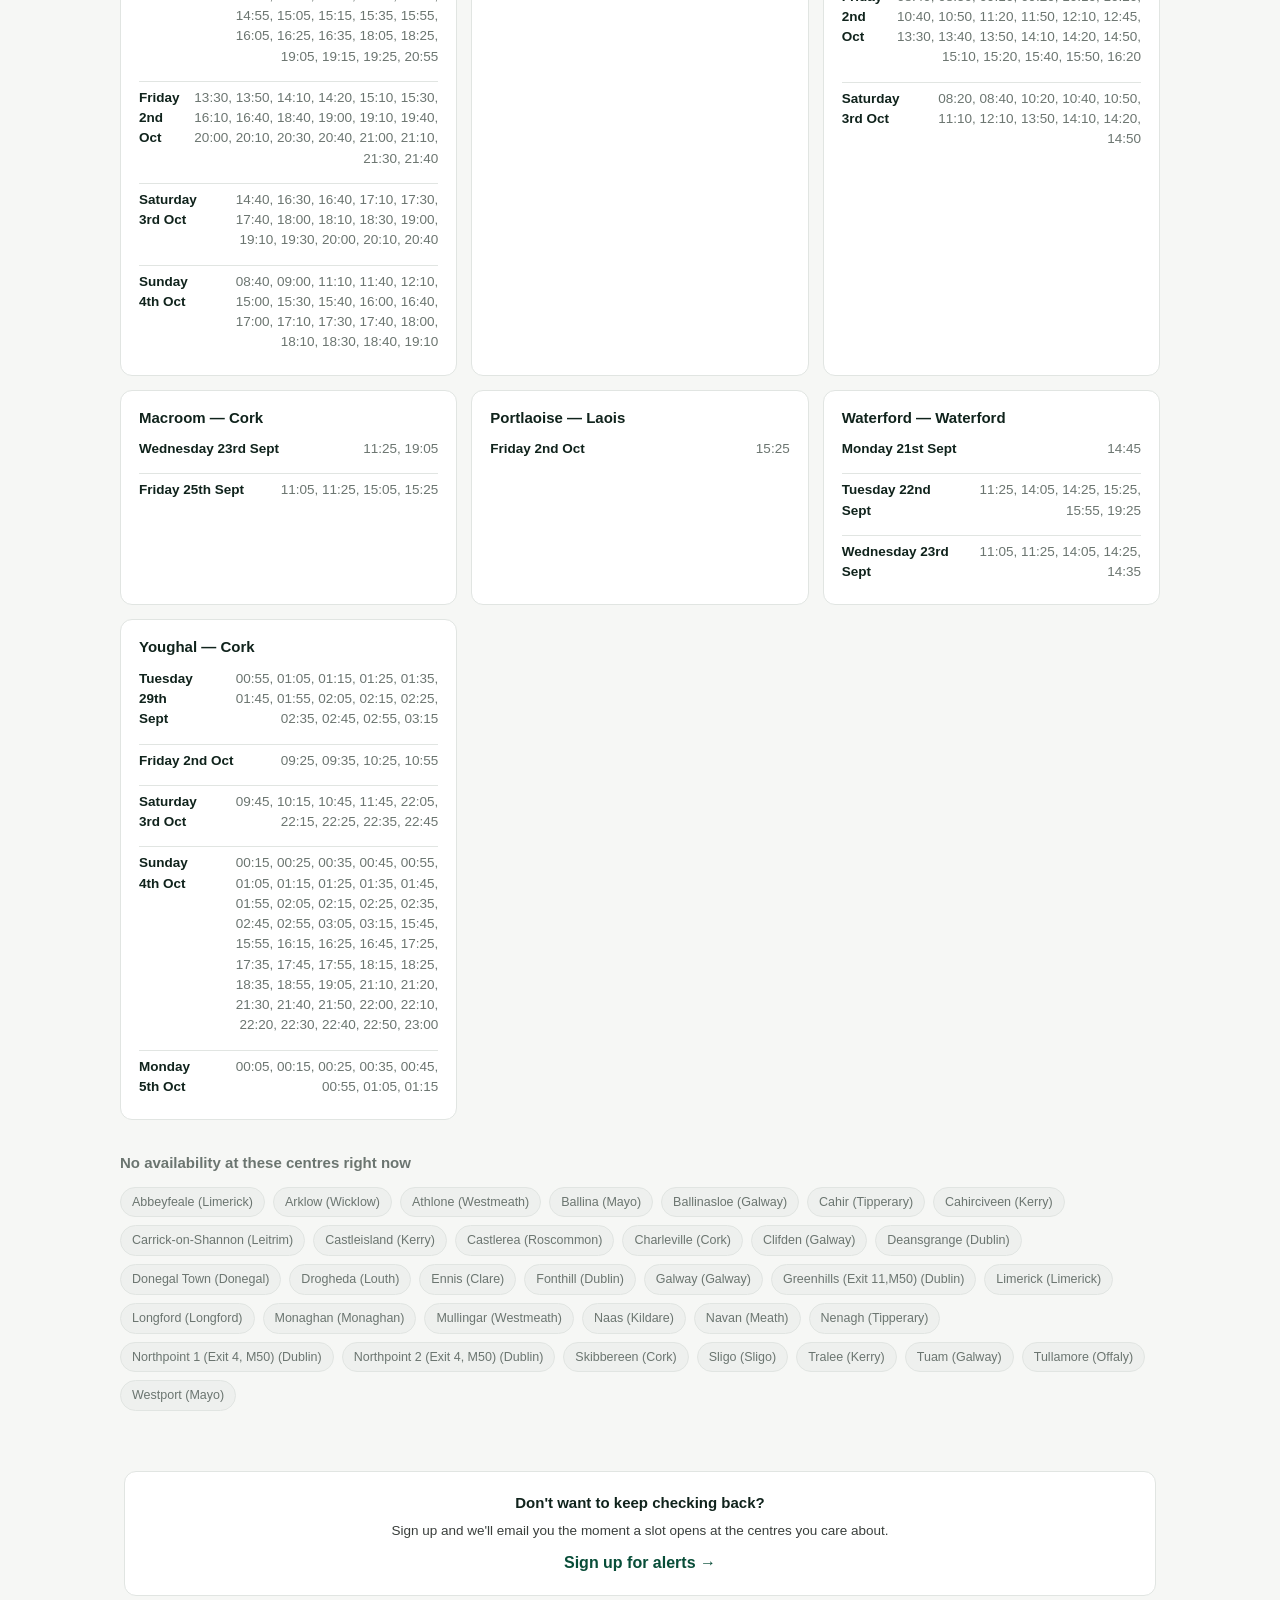
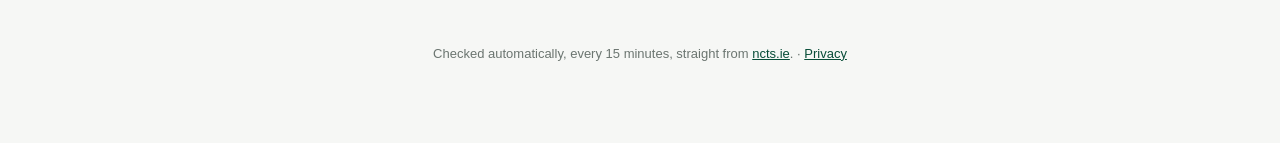
==== commit 15b382a6: "reviewed" ====
--- a/docs/availability.html
+++ b/docs/availability.html
@@ -3,7 +3,7 @@
 <head>
   <meta charset="utf-8" />
   <meta name="viewport" content="width=device-width, initial-scale=1" />
-  <meta name="description" content="Live NCT appointment availability across every test centre in Ireland, updated hourly." />
+  <meta name="description" content="Live NCT appointment availability across every test centre in Ireland, updated every 15 minutes." />
   <link rel="icon" href="data:image/svg+xml,%3Csvg xmlns='http://www.w3.org/2000/svg' viewBox='0 0 100 100'%3E%3Ccircle cx='50' cy='50' r='46' fill='%230b6e4f'/%3E%3Cpath d='M30 52l14 14 26-30' stroke='white' stroke-width='9' fill='none' stroke-linecap='round' stroke-linejoin='round'/%3E%3C/svg%3E" />
   <link rel="manifest" href="./manifest.json" />
   <meta name="theme-color" content="#0b6e4f" />
@@ -12,6 +12,7 @@
   <link rel="stylesheet" href="./style.css" />
 </head>
 <body>
+  <a class="skip-link" href="#main">Skip to content</a>
   <div class="wrap">
     <div class="brand-bar">
       <div class="brand"><span class="brand-mark">🔔</span> NCT Appointment Alerts</div>
@@ -22,6 +23,7 @@
       </nav>
     </div>
 
+    <main id="main">
     <header class="avail-header">
       <h1>Live NCT availability</h1>
       <p class="eyebrow" id="liveStatus">🟢 Loading…</p>
@@ -56,9 +58,10 @@
         <a href="./index.html" class="cta-link">Sign up for alerts →</a>
       </div>
     </section>
+    </main>
 
     <footer>
-      Checked automatically, hourly, straight from <a href="https://www.ncts.ie/">ncts.ie</a>. · <a href="./privacy.html">Privacy</a>
+      Checked automatically, every 15 minutes, straight from <a href="https://www.ncts.ie/">ncts.ie</a>. · <a href="./privacy.html">Privacy</a>
     </footer>
   </div>
 
--- a/docs/style.css
+++ b/docs/style.css
@@ -15,6 +15,27 @@
 
 * { box-sizing: border-box; }
 
+/* Visually hidden until focused — lets keyboard/screen-reader users jump
+   straight past the repeated brand bar and nav to the actual page content. */
+.skip-link {
+  position: absolute;
+  left: -9999px;
+  top: auto;
+  background: var(--green-dark);
+  color: #fff;
+  padding: 10px 16px;
+  border-radius: 0 0 8px 0;
+  font-size: 14px;
+  font-weight: 600;
+  text-decoration: none;
+  z-index: 100;
+}
+
+.skip-link:focus {
+  left: 0;
+  top: 0;
+}
+
 body {
   margin: 0;
   font-family: -apple-system, BlinkMacSystemFont, "Segoe UI", Roboto, Helvetica, Arial, sans-serif;
@@ -247,7 +268,7 @@
 }
 
 .centre-option .centre-name-wrap { display: flex; flex-direction: column; line-height: 1.25; }
-.centre-option .centre-county { color: var(--muted); font-size: 11px; }
+.centre-option .centre-county { color: var(--muted); font-size: 12.5px; }
 .centre-option.is-hidden { display: none; }
 
 .hint {
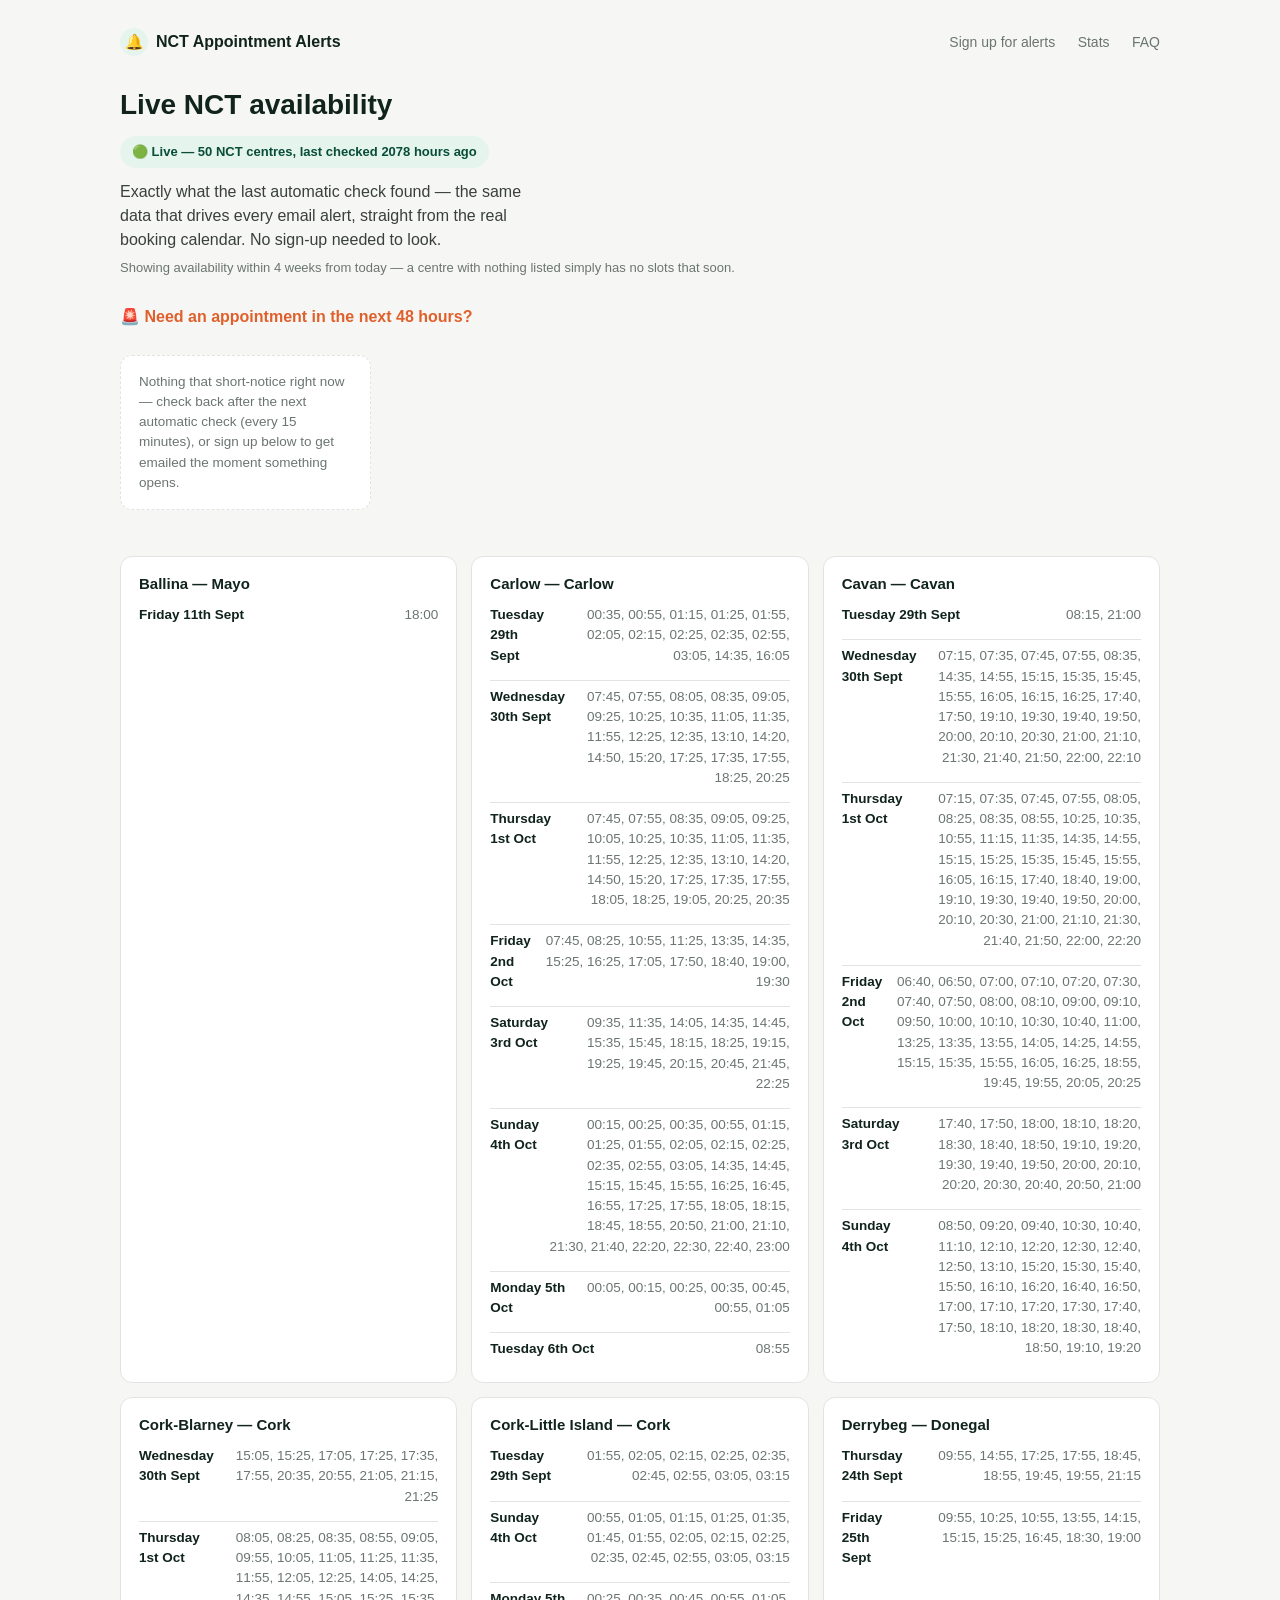
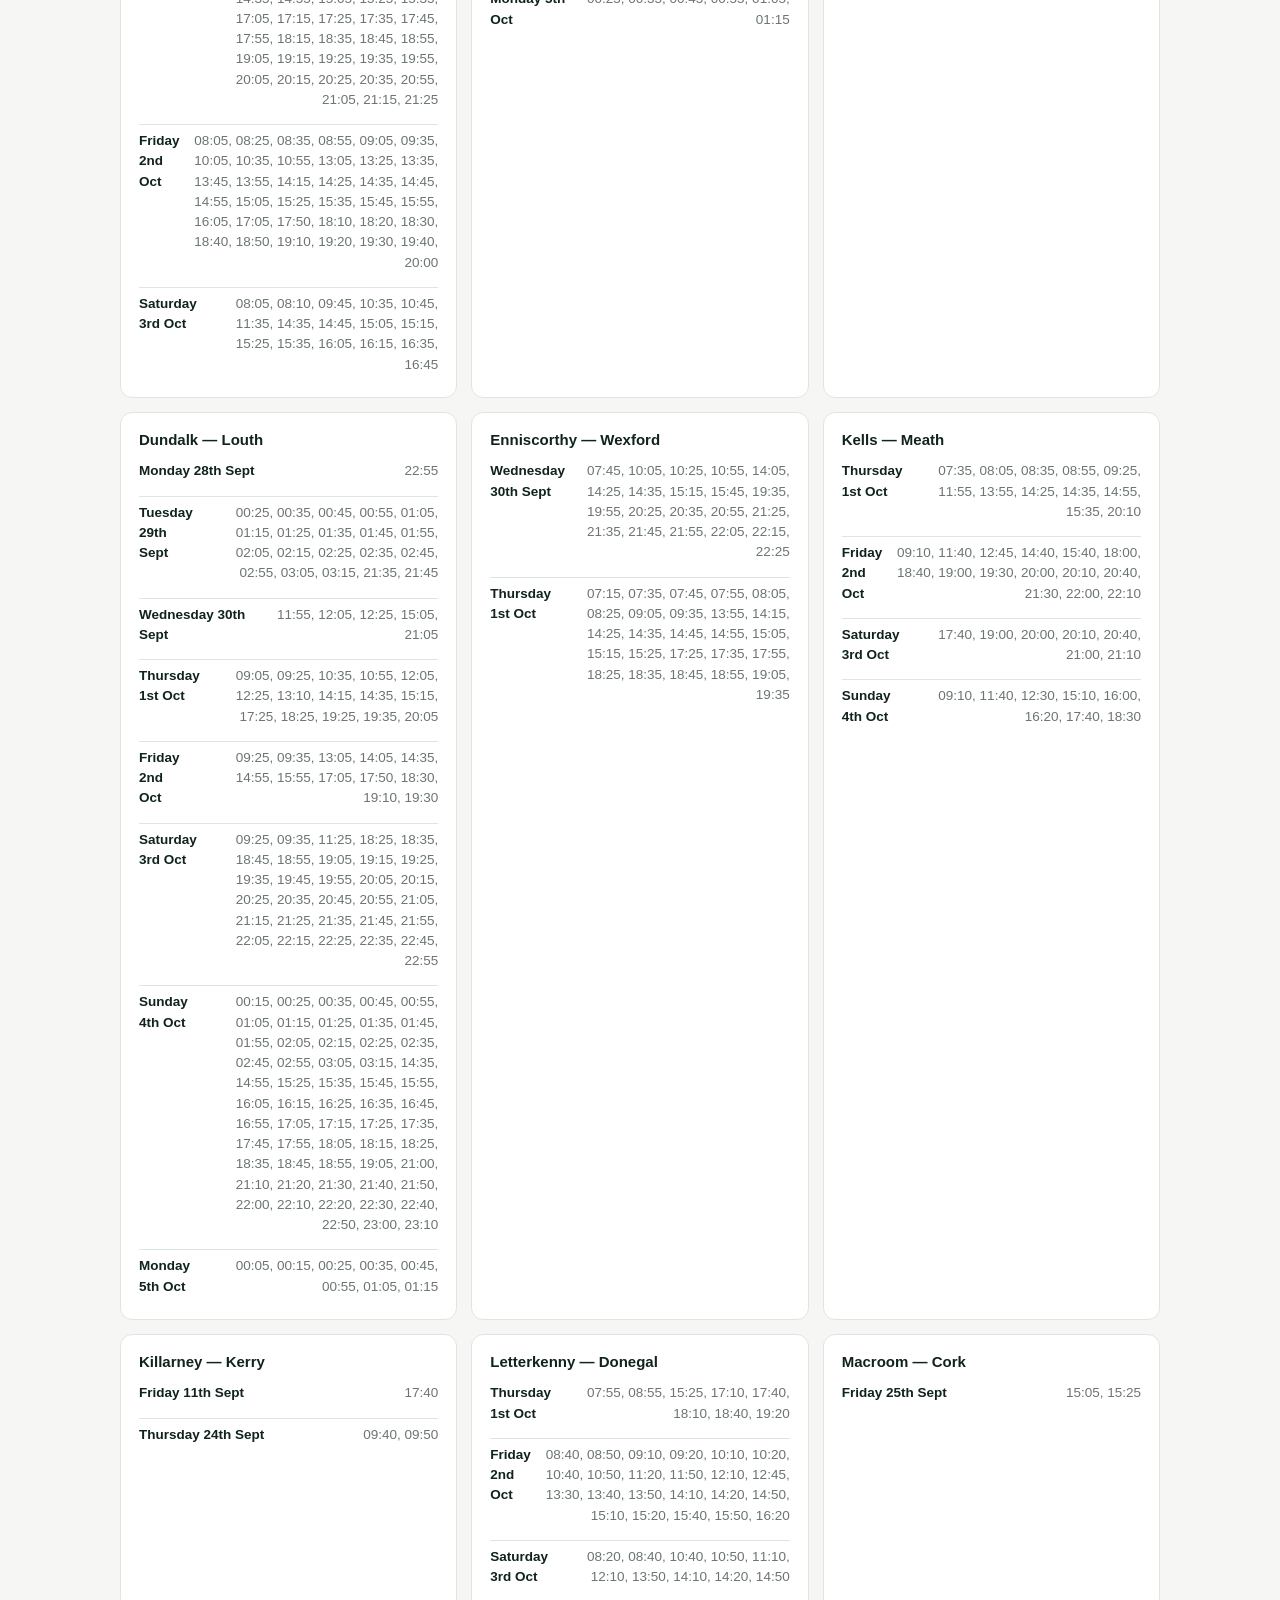
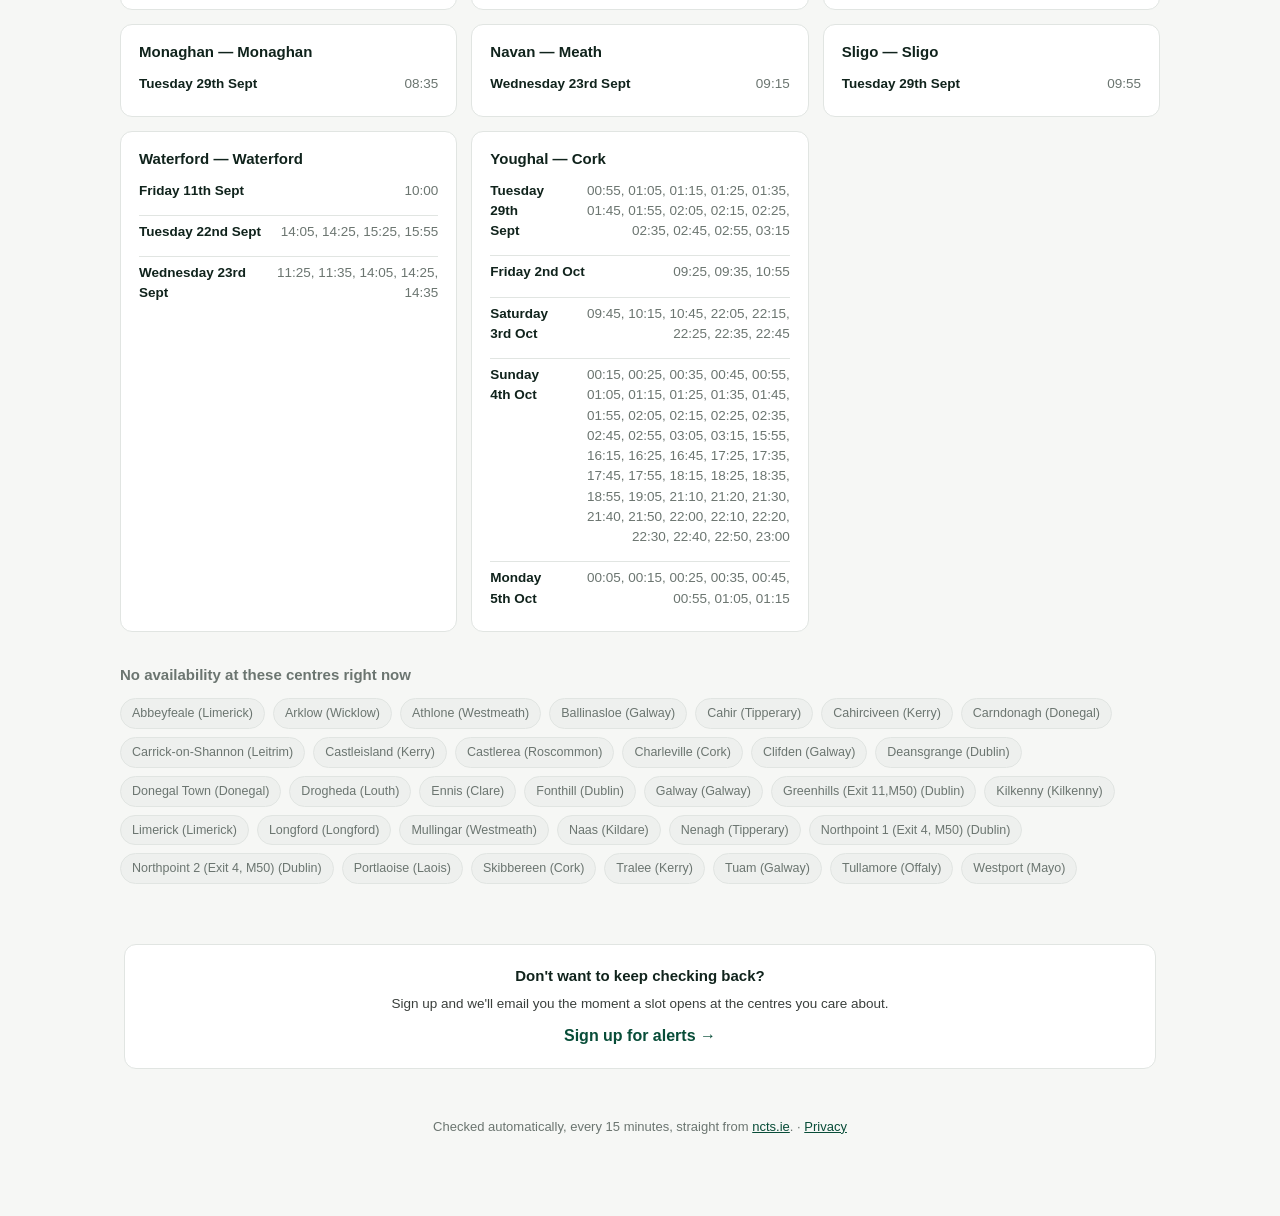
==== commit 72de5918: "make home button" ====
--- a/docs/availability.html
+++ b/docs/availability.html
@@ -15,7 +15,7 @@
   <a class="skip-link" href="#main">Skip to content</a>
   <div class="wrap">
     <div class="brand-bar">
-      <div class="brand"><span class="brand-mark">🔔</span> NCT Appointment Alerts</div>
+      <a class="brand" href="./index.html"><span class="brand-mark">🔔</span> NCT Appointment Alerts</a>
       <nav class="brand-nav">
         <a href="./index.html">Sign up for alerts</a>
         <a href="./stats.html">Stats</a>
--- a/docs/style.css
+++ b/docs/style.css
@@ -60,14 +60,24 @@
   gap: 10px;
 }
 
-.brand {
+/* Now also the home link (top-left logo/brand) — .brand is an <a> on every
+   page, including index.html itself (clicking it there just reloads home,
+   which is harmless and keeps the behavior consistent everywhere). Pinning
+   color on :link/:visited stops the browser's default blue/purple link
+   colors from overriding the class once it's an anchor. */
+.brand,
+.brand:link,
+.brand:visited {
   font-weight: 700;
   font-size: 16px;
   color: var(--ink);
+  text-decoration: none;
   display: flex;
   align-items: center;
   gap: 8px;
 }
+
+.brand:hover { color: var(--green-dark); }
 
 .brand-mark {
   display: inline-flex;
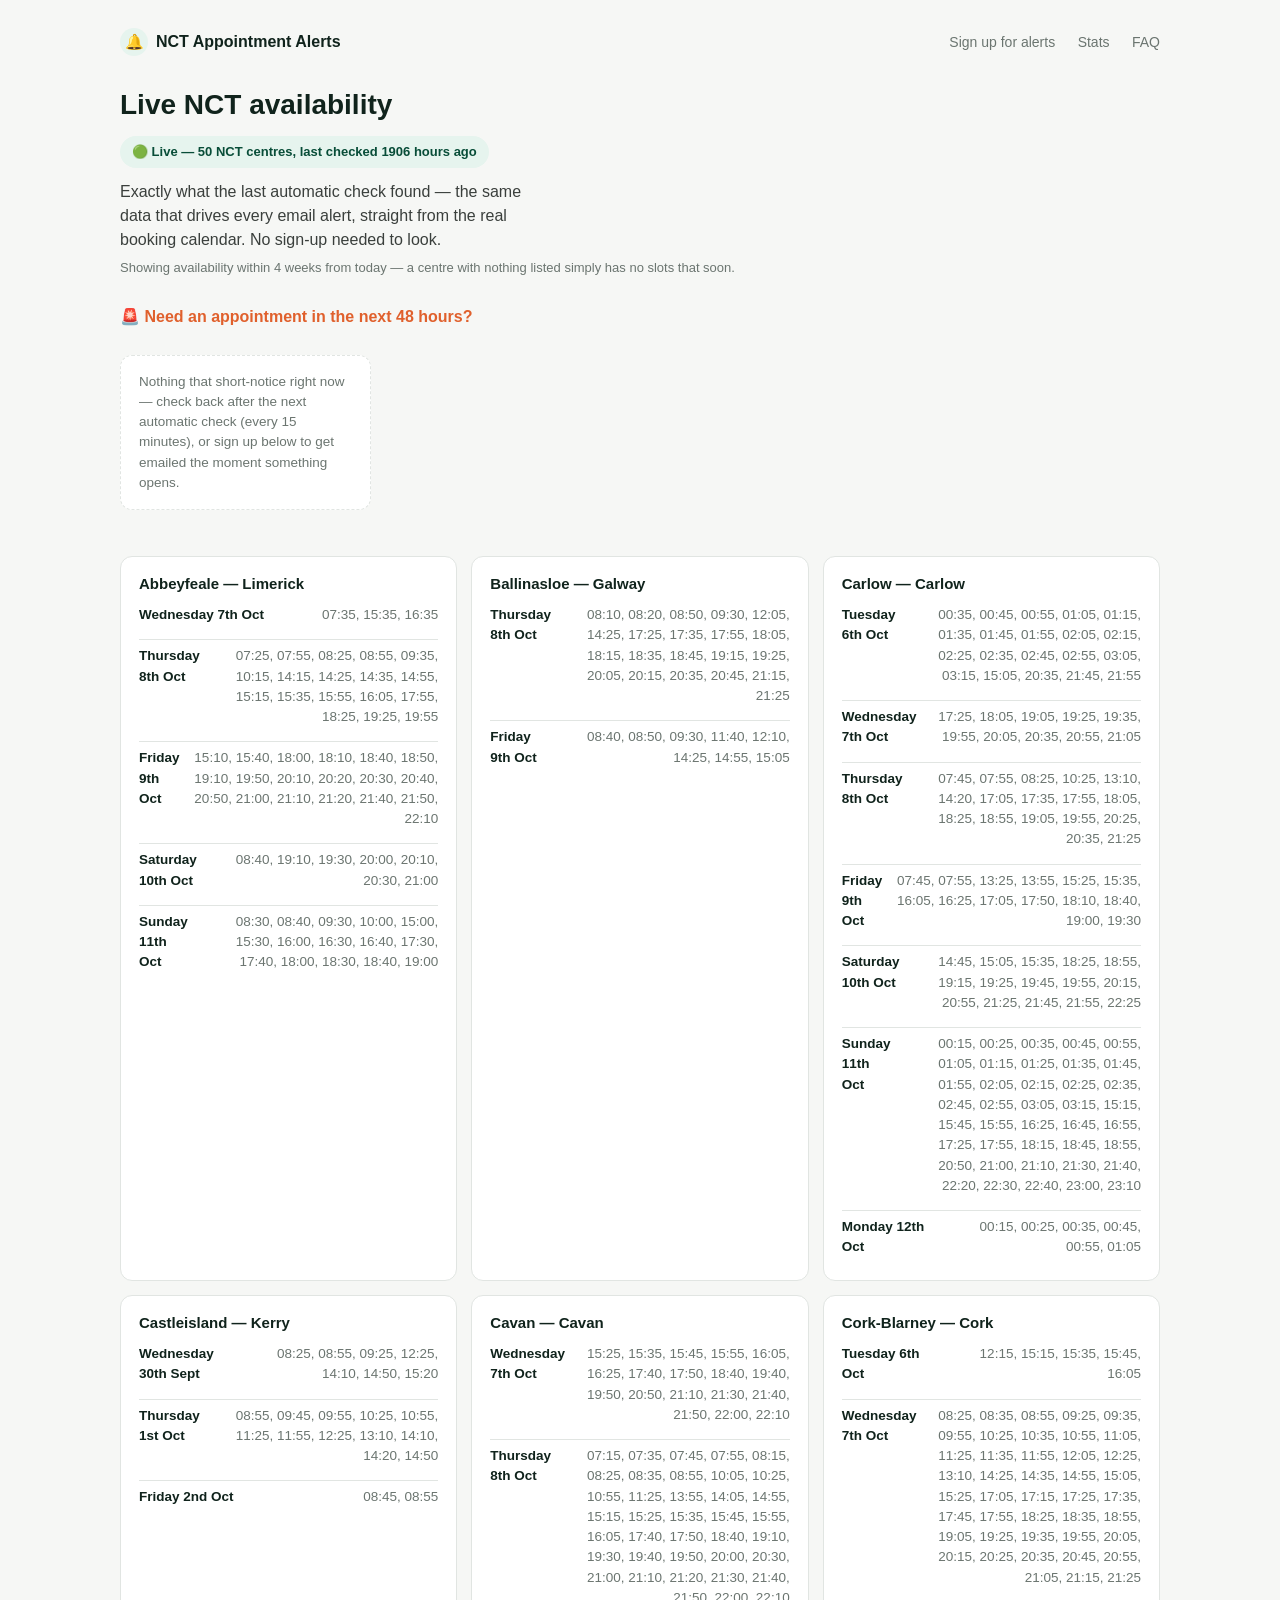
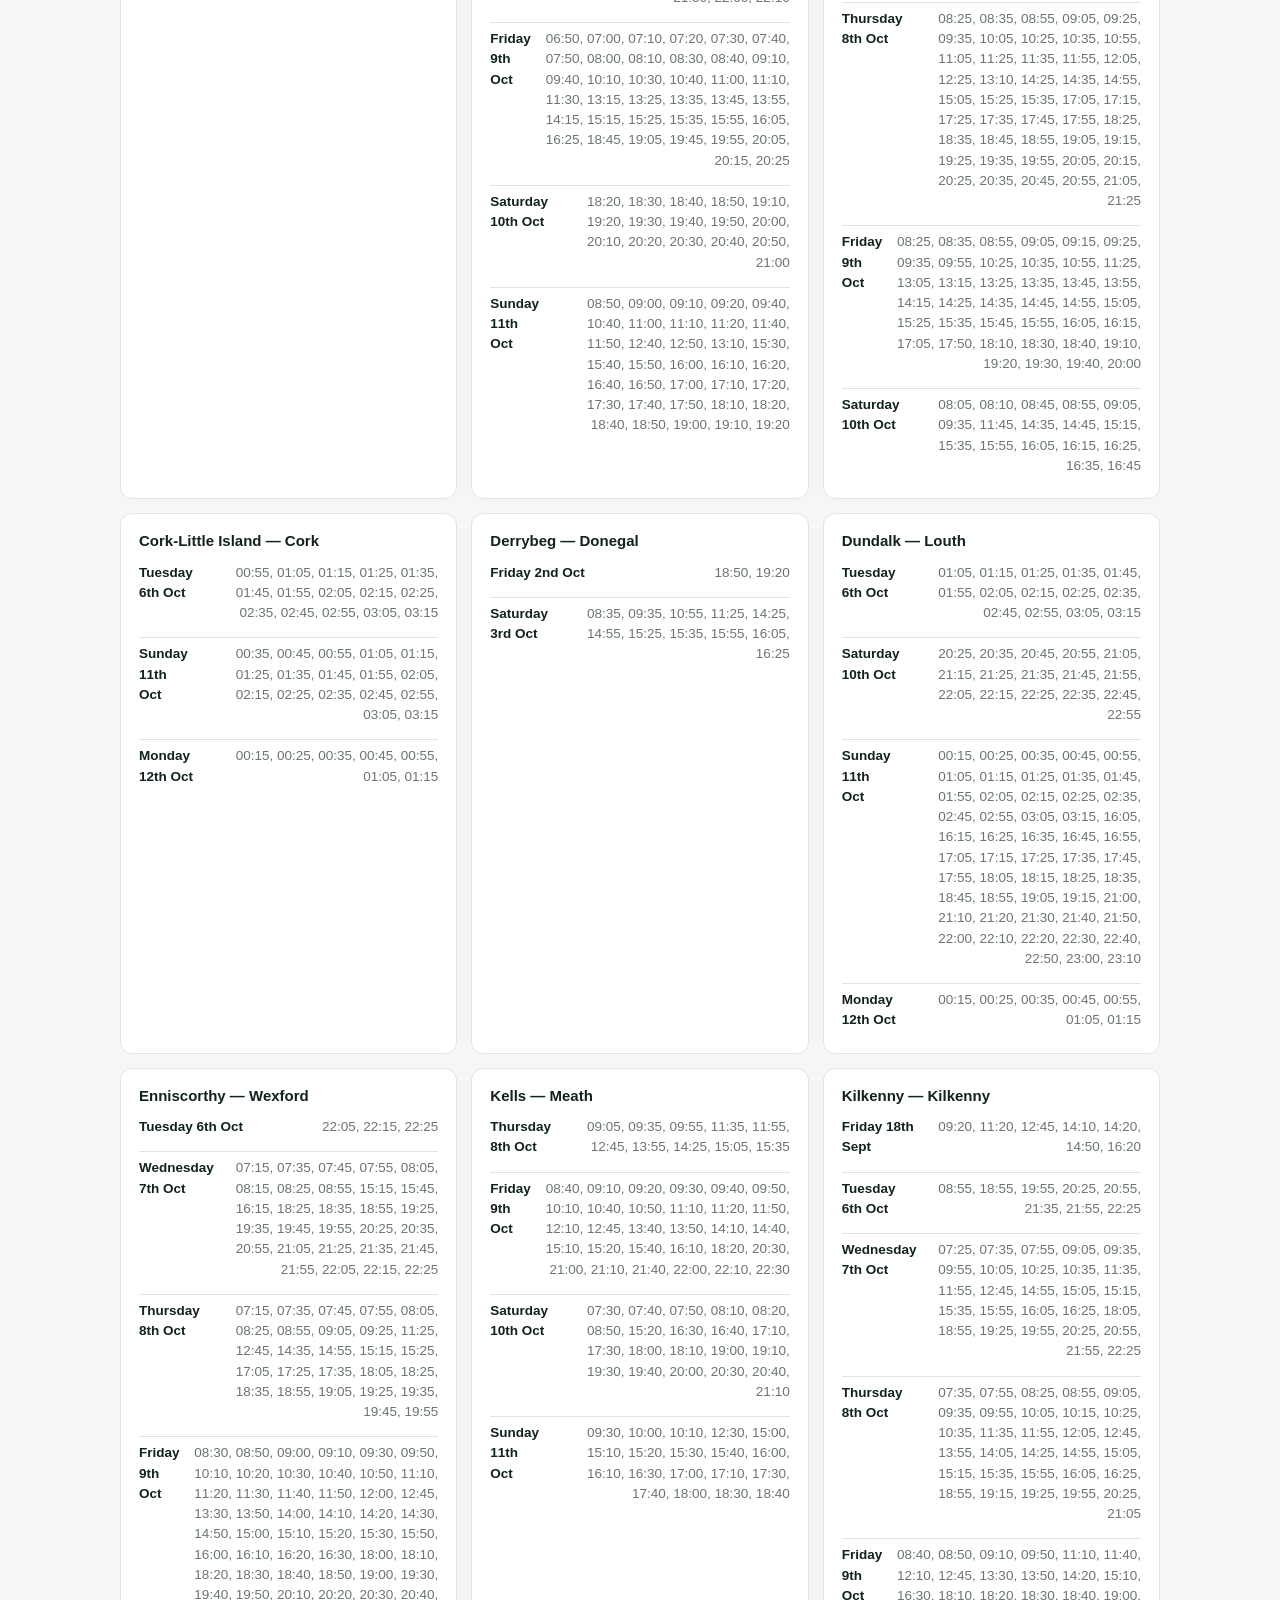
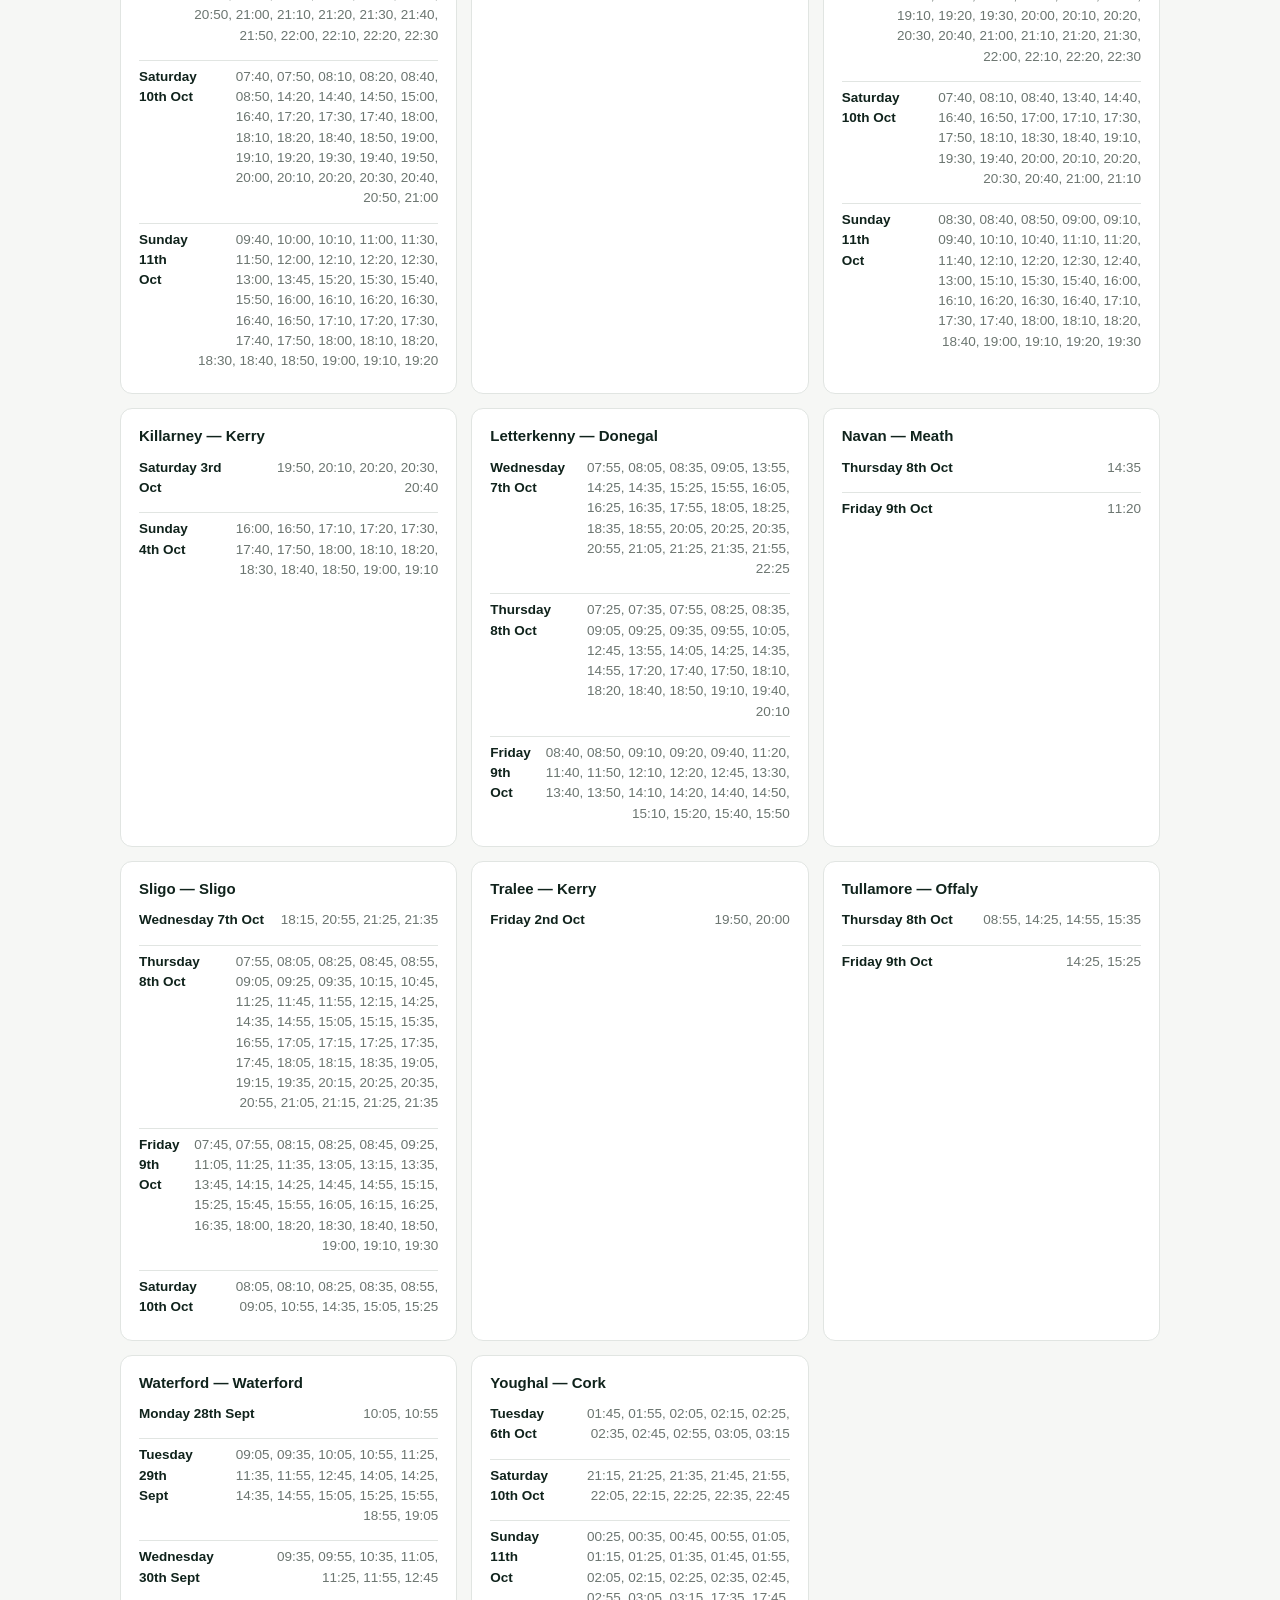
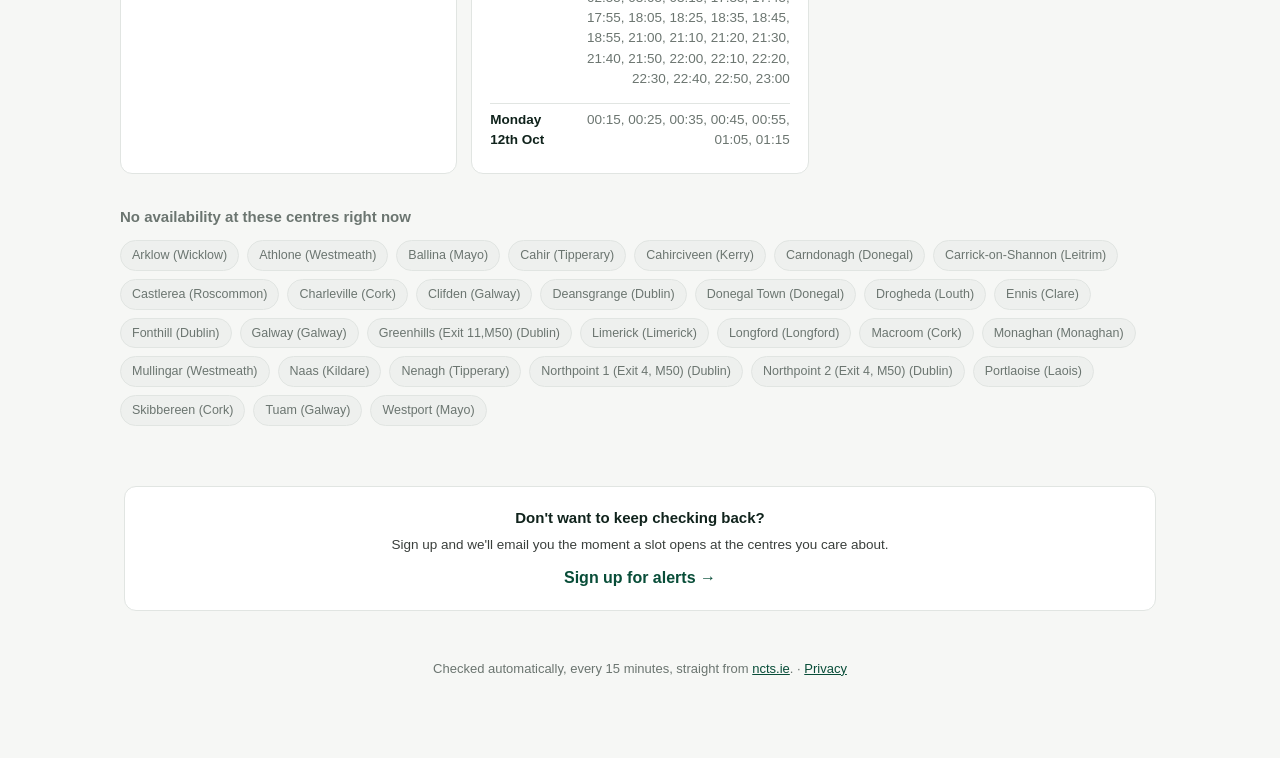
==== commit ee879bd4: "analytics" ====
--- a/docs/availability.html
+++ b/docs/availability.html
@@ -67,5 +67,7 @@
 
   <script src="./app.js"></script>
   <script>initAvailabilityPage();</script>
+  <!-- Cloudflare Web Analytics — see privacy.html "Cookies and ads". -->
+  <script type='module' src='https://static.cloudflareinsights.com/beacon.min.js' data-cf-beacon='{"token": "ac98ead99cfc45bd93eb7f362b835891"}'></script>
 </body>
 </html>
--- a/docs/style.css
+++ b/docs/style.css
@@ -208,7 +208,10 @@
   padding: 10px 12px;
   border: 1px solid var(--border);
   border-radius: 8px;
-  font-size: 15px;
+  /* 16px, not 15px: iOS Safari auto-zooms the whole page when a focused
+     field's font is under 16px, which is a jarring surprise on a form
+     that's mostly filled in on a phone. */
+  font-size: 16px;
   background: #fff;
   color: var(--text);
   font-family: inherit;
@@ -393,6 +396,17 @@
 
 .avail-date { color: var(--ink); font-weight: 600; }
 .avail-times { color: var(--muted); text-align: right; }
+
+/* On a narrow phone a long comma-separated time list squeezed into ~50%
+   of the row width just wraps into ragged right-aligned lines, which is
+   hard to scan. Stack date above times, both left-aligned, instead. */
+@media (max-width: 480px) {
+  .avail-date-row {
+    flex-direction: column;
+    gap: 2px;
+  }
+  .avail-times { text-align: left; }
+}
 
 .no-avail-heading {
   font-size: 15px;
@@ -512,9 +526,26 @@
 
 .stats-table-wrap {
   overflow-x: auto;
+  -webkit-overflow-scrolling: touch;
   background: var(--card);
   border: 1px solid var(--border);
   border-radius: 12px;
+}
+
+/* The table is wider than a phone screen (it has 4 columns of real data),
+   so on narrow viewports it scrolls sideways inside its border — but
+   nothing about a bordered box says "swipe me", so on desktop this hint
+   would just be noise next to a table that already fits. Shown only
+   below the width where the table actually needs to scroll. */
+.swipe-hint {
+  display: none;
+  color: var(--muted);
+  font-size: 12.5px;
+  margin: 0 0 8px;
+}
+
+@media (max-width: 760px) {
+  .swipe-hint { display: block; }
 }
 
 table.stats-table {
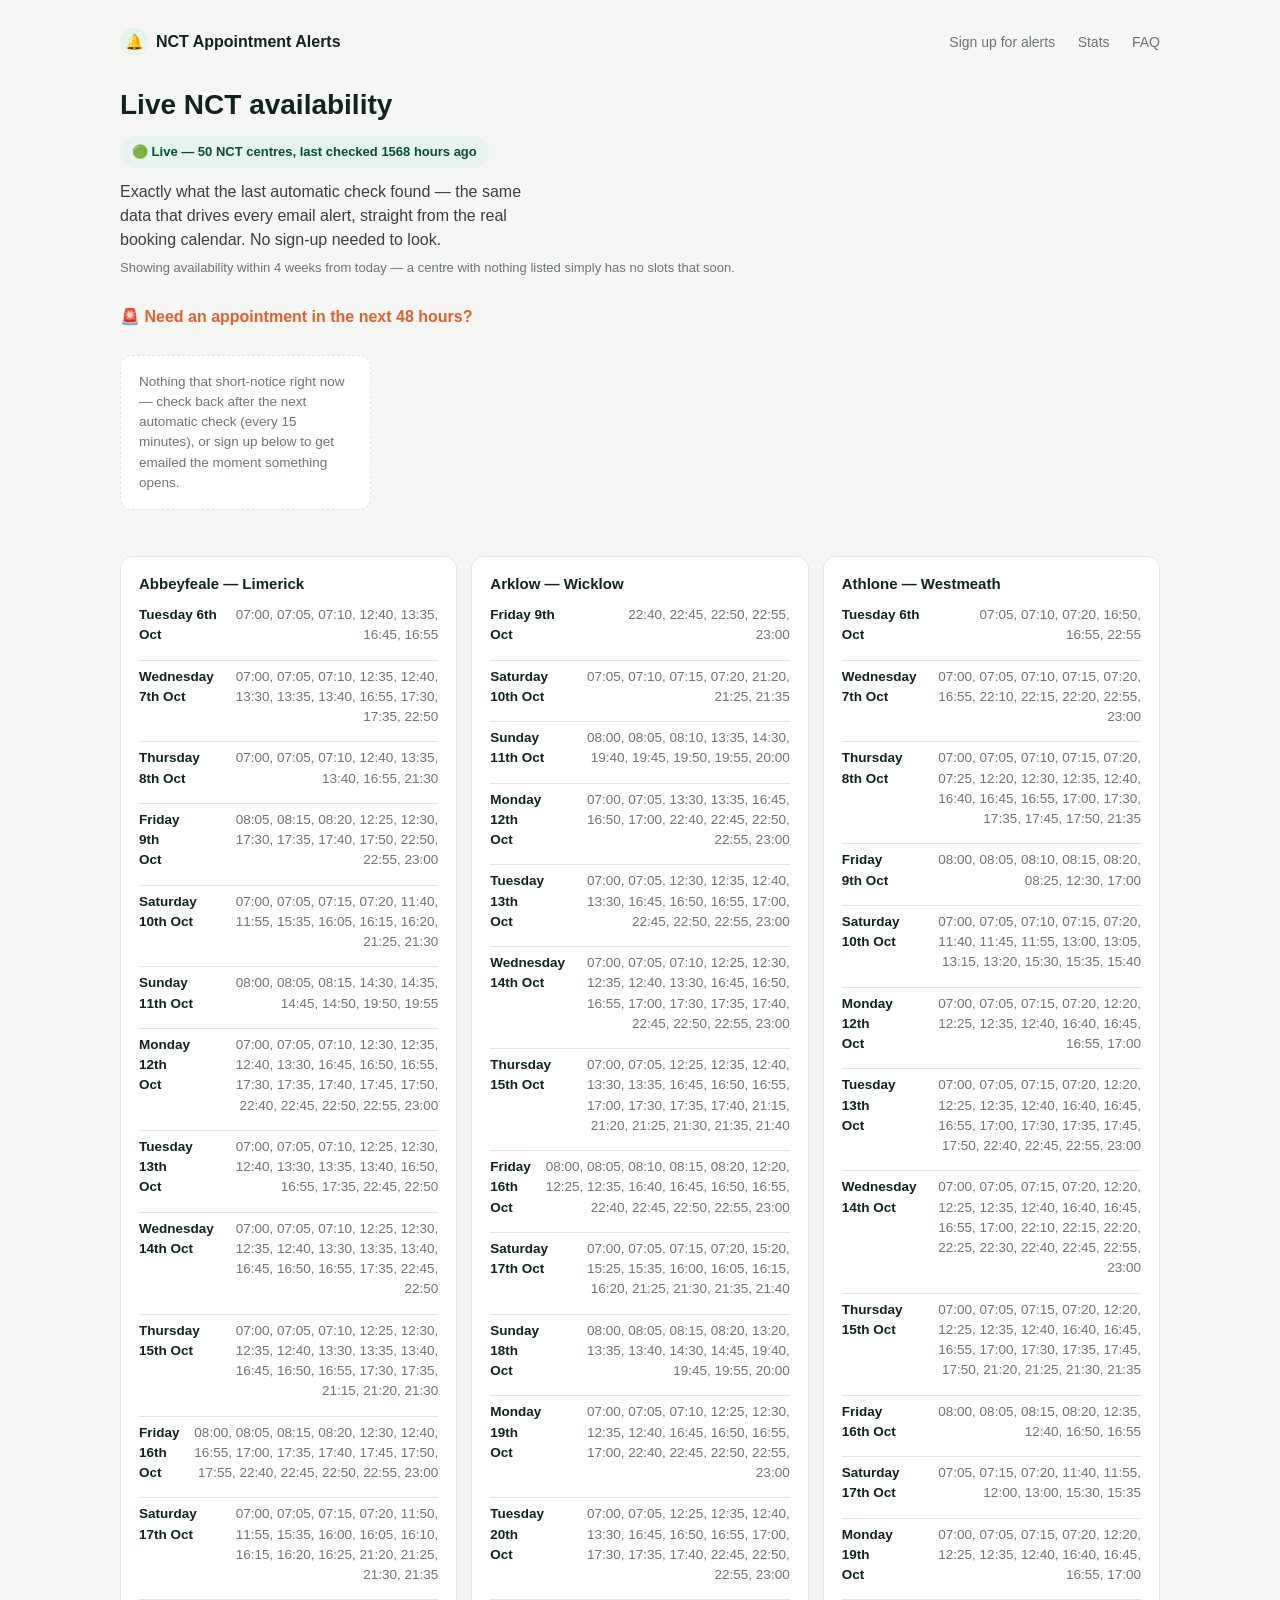
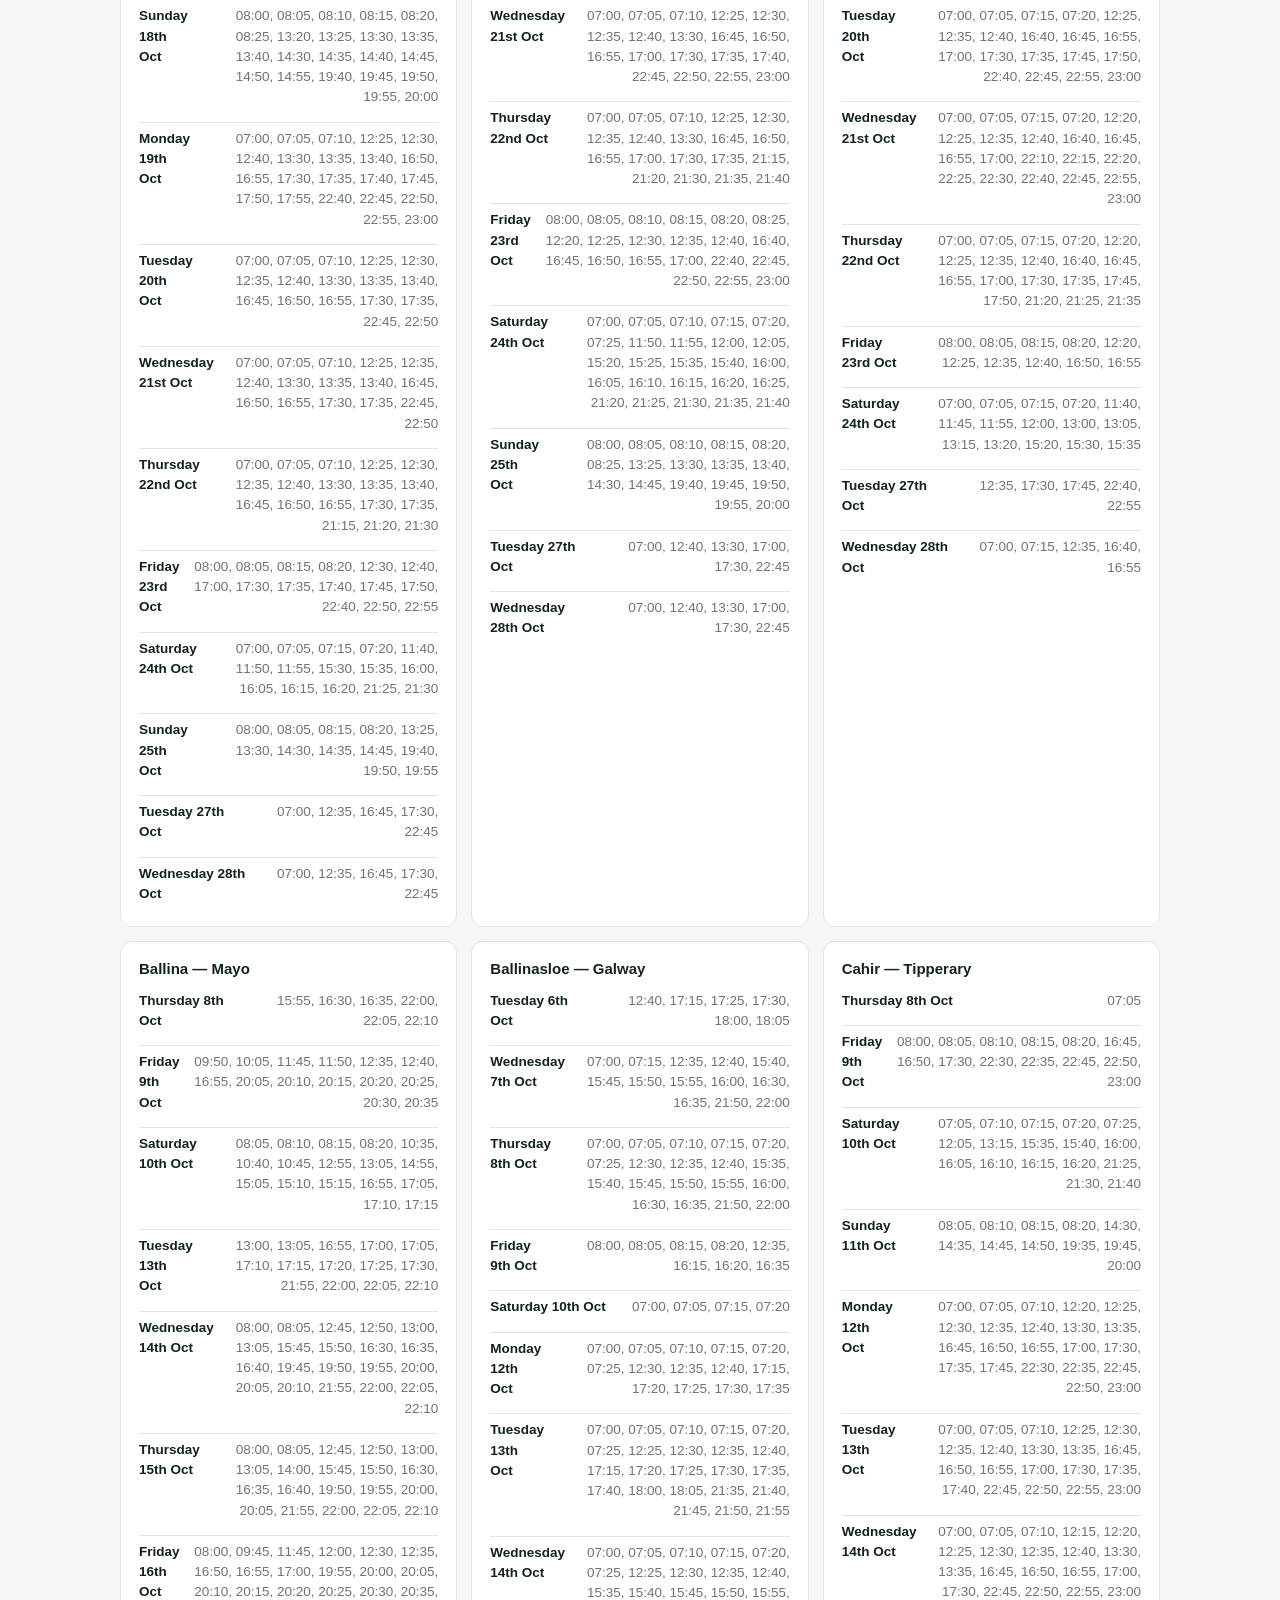
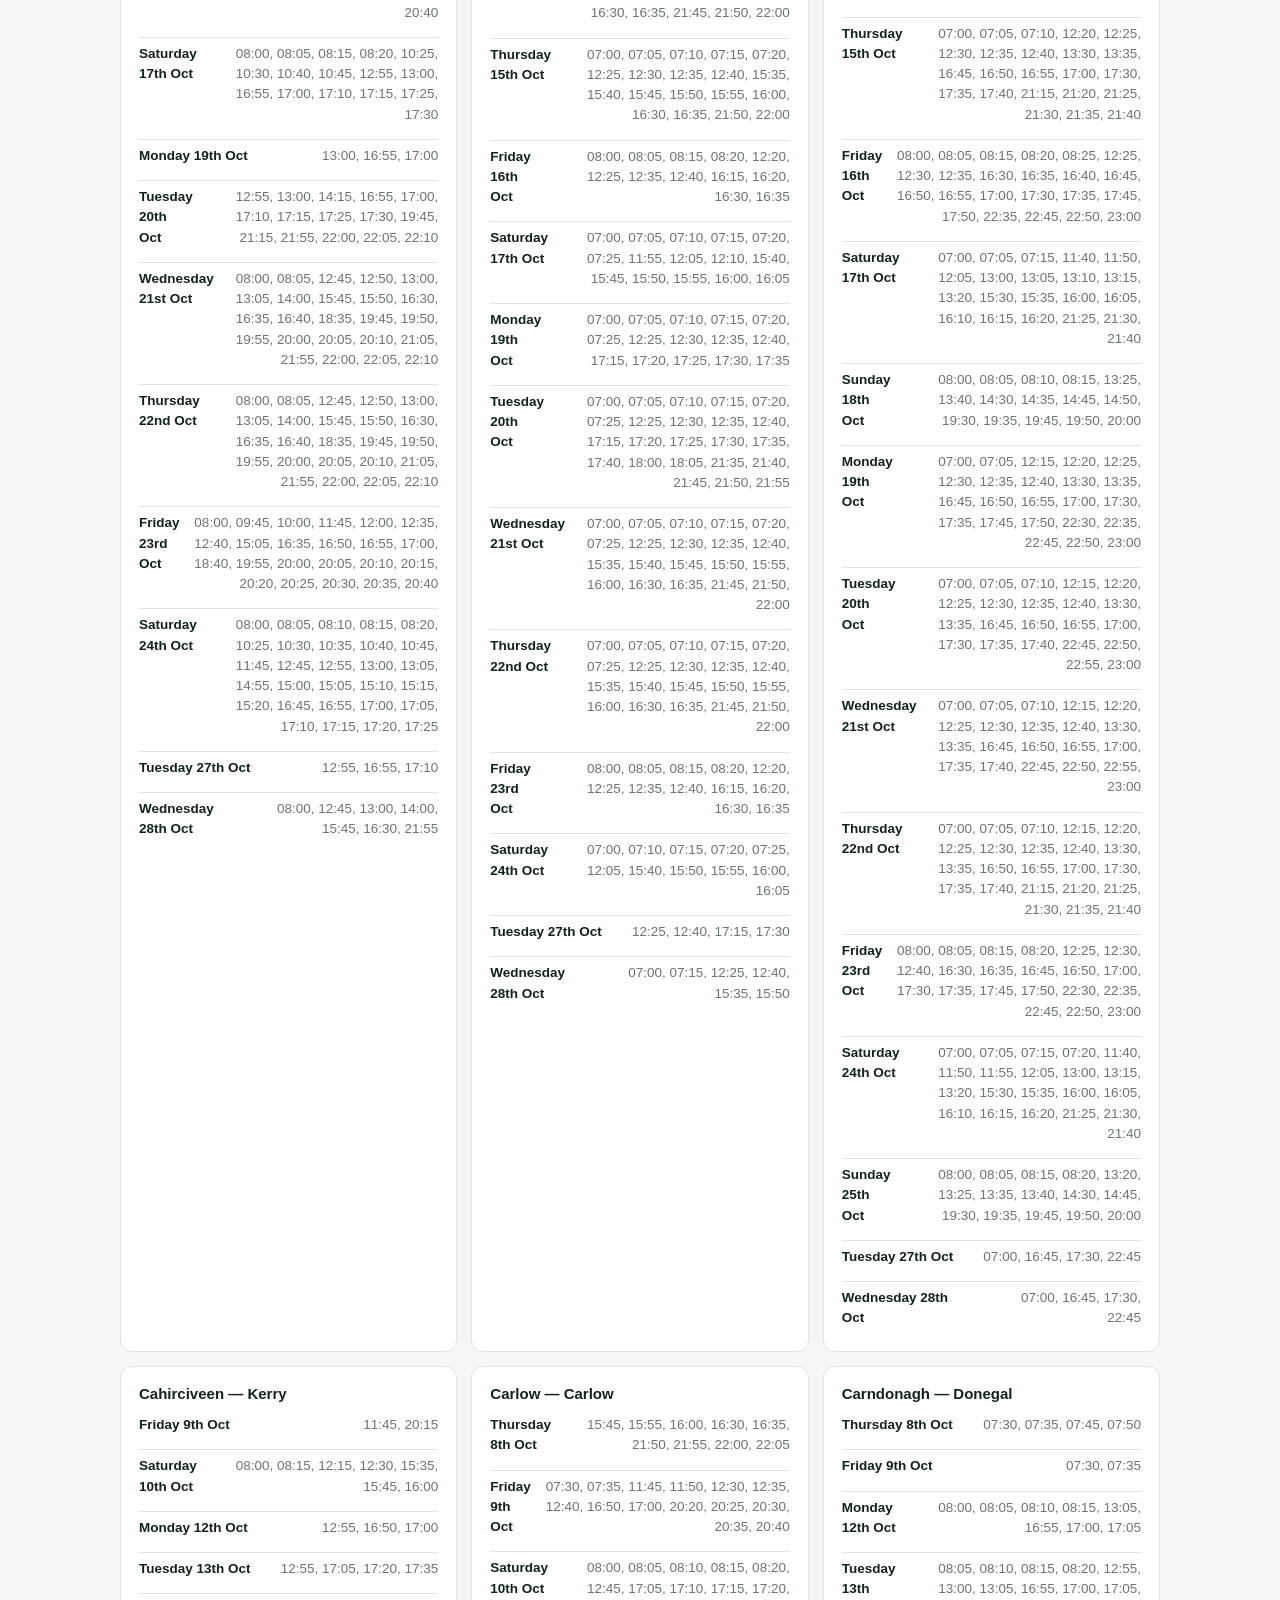
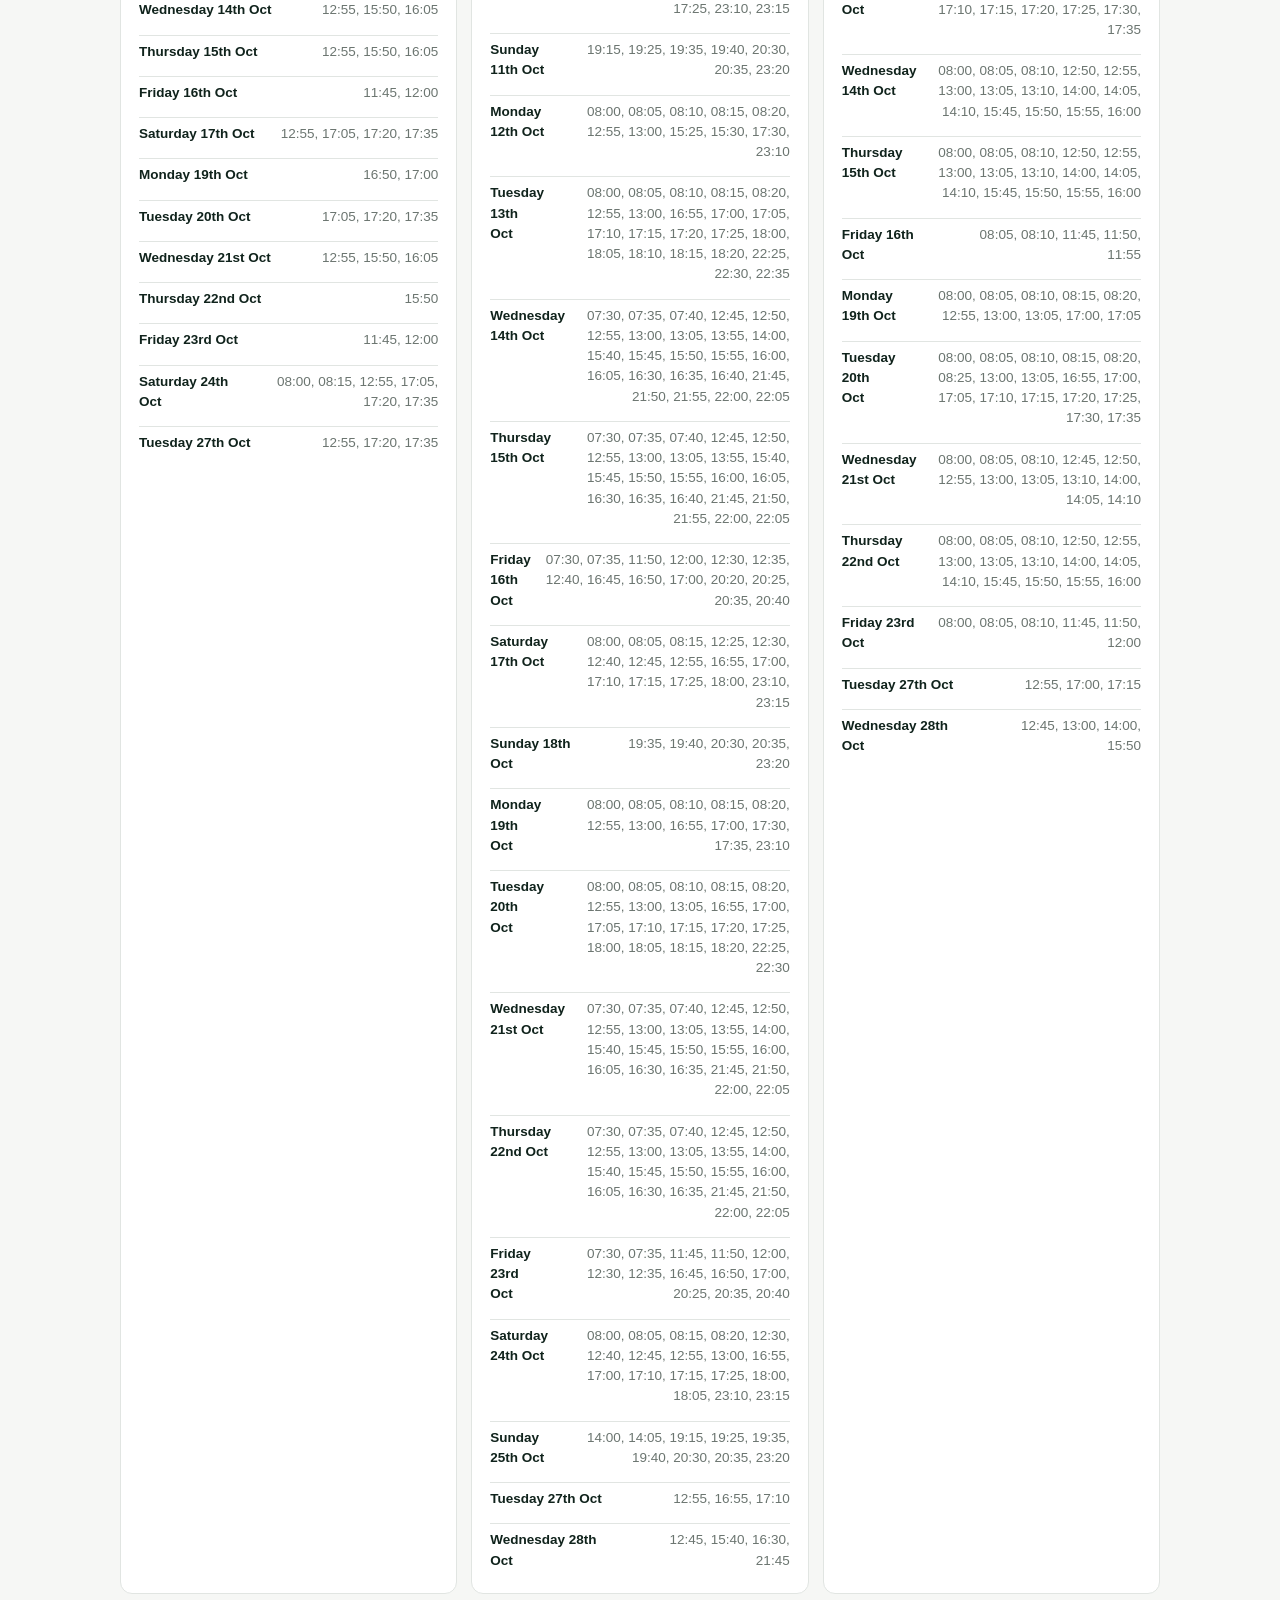
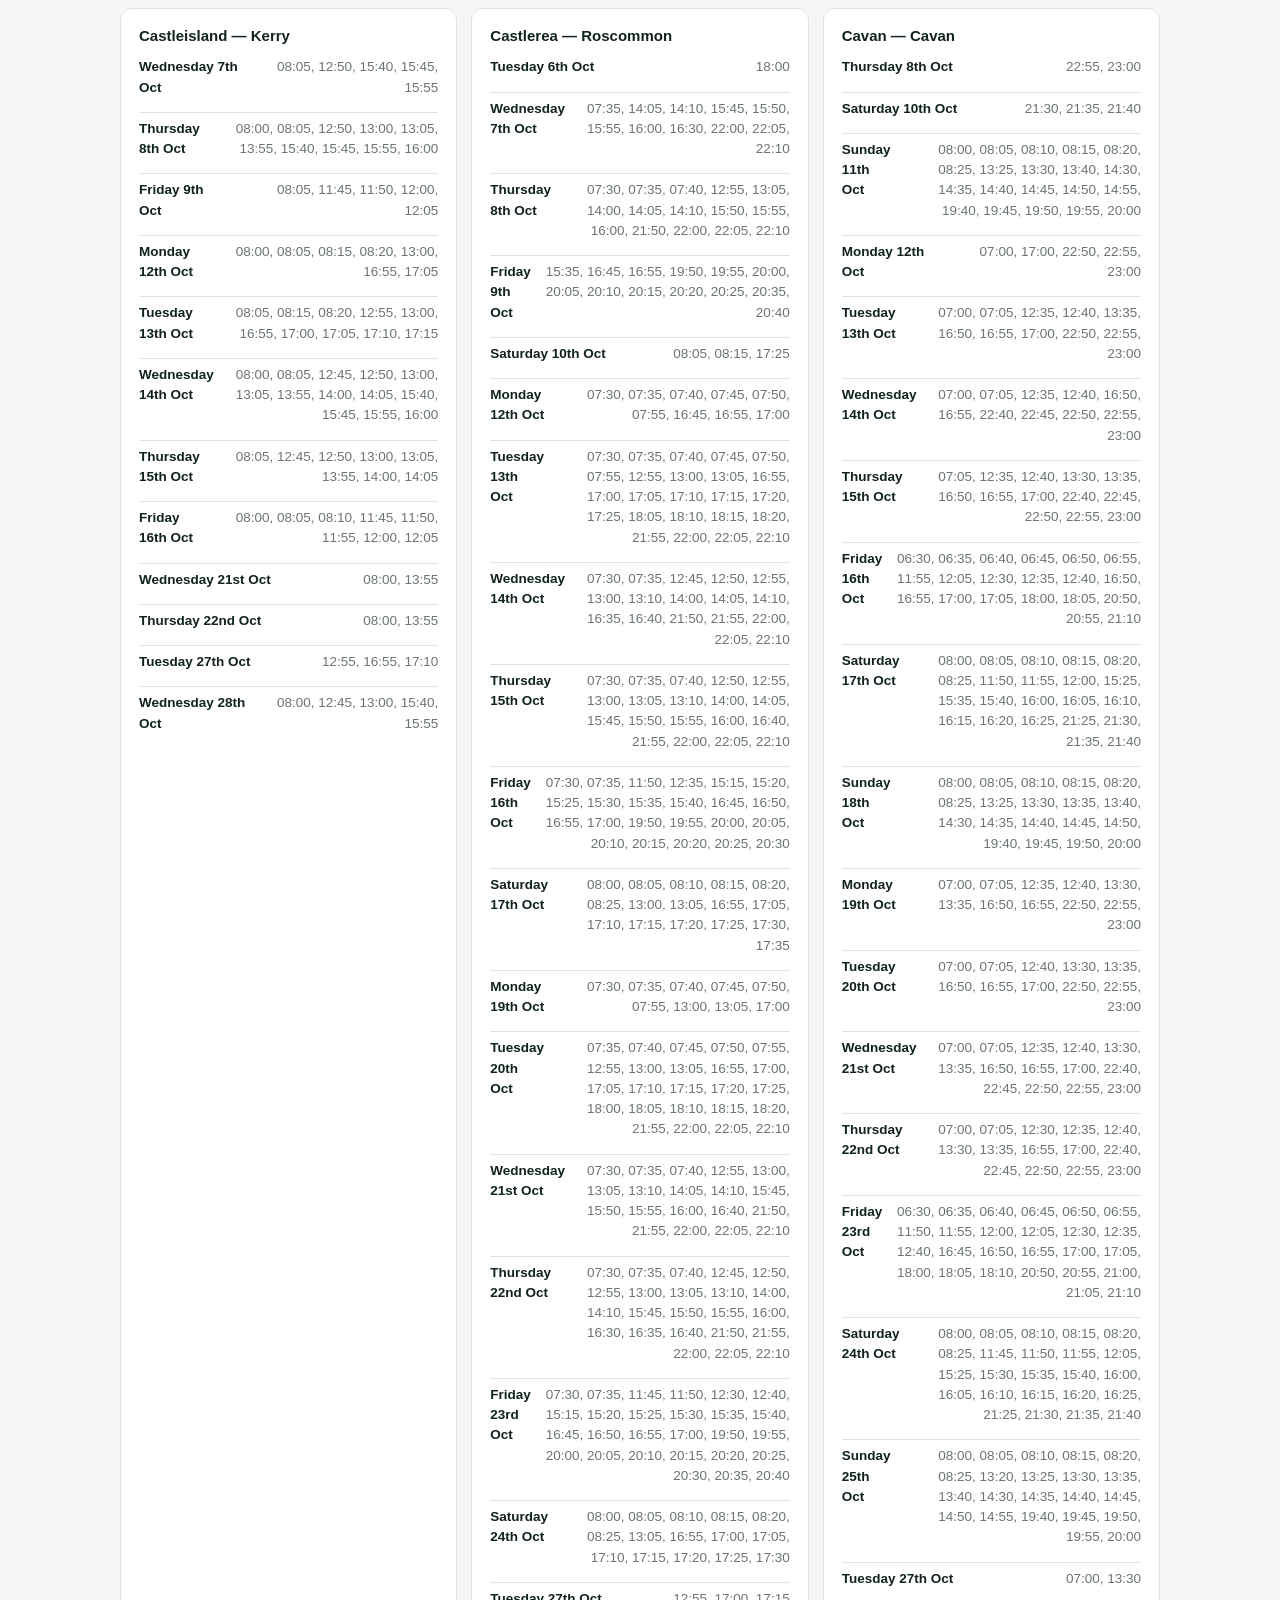
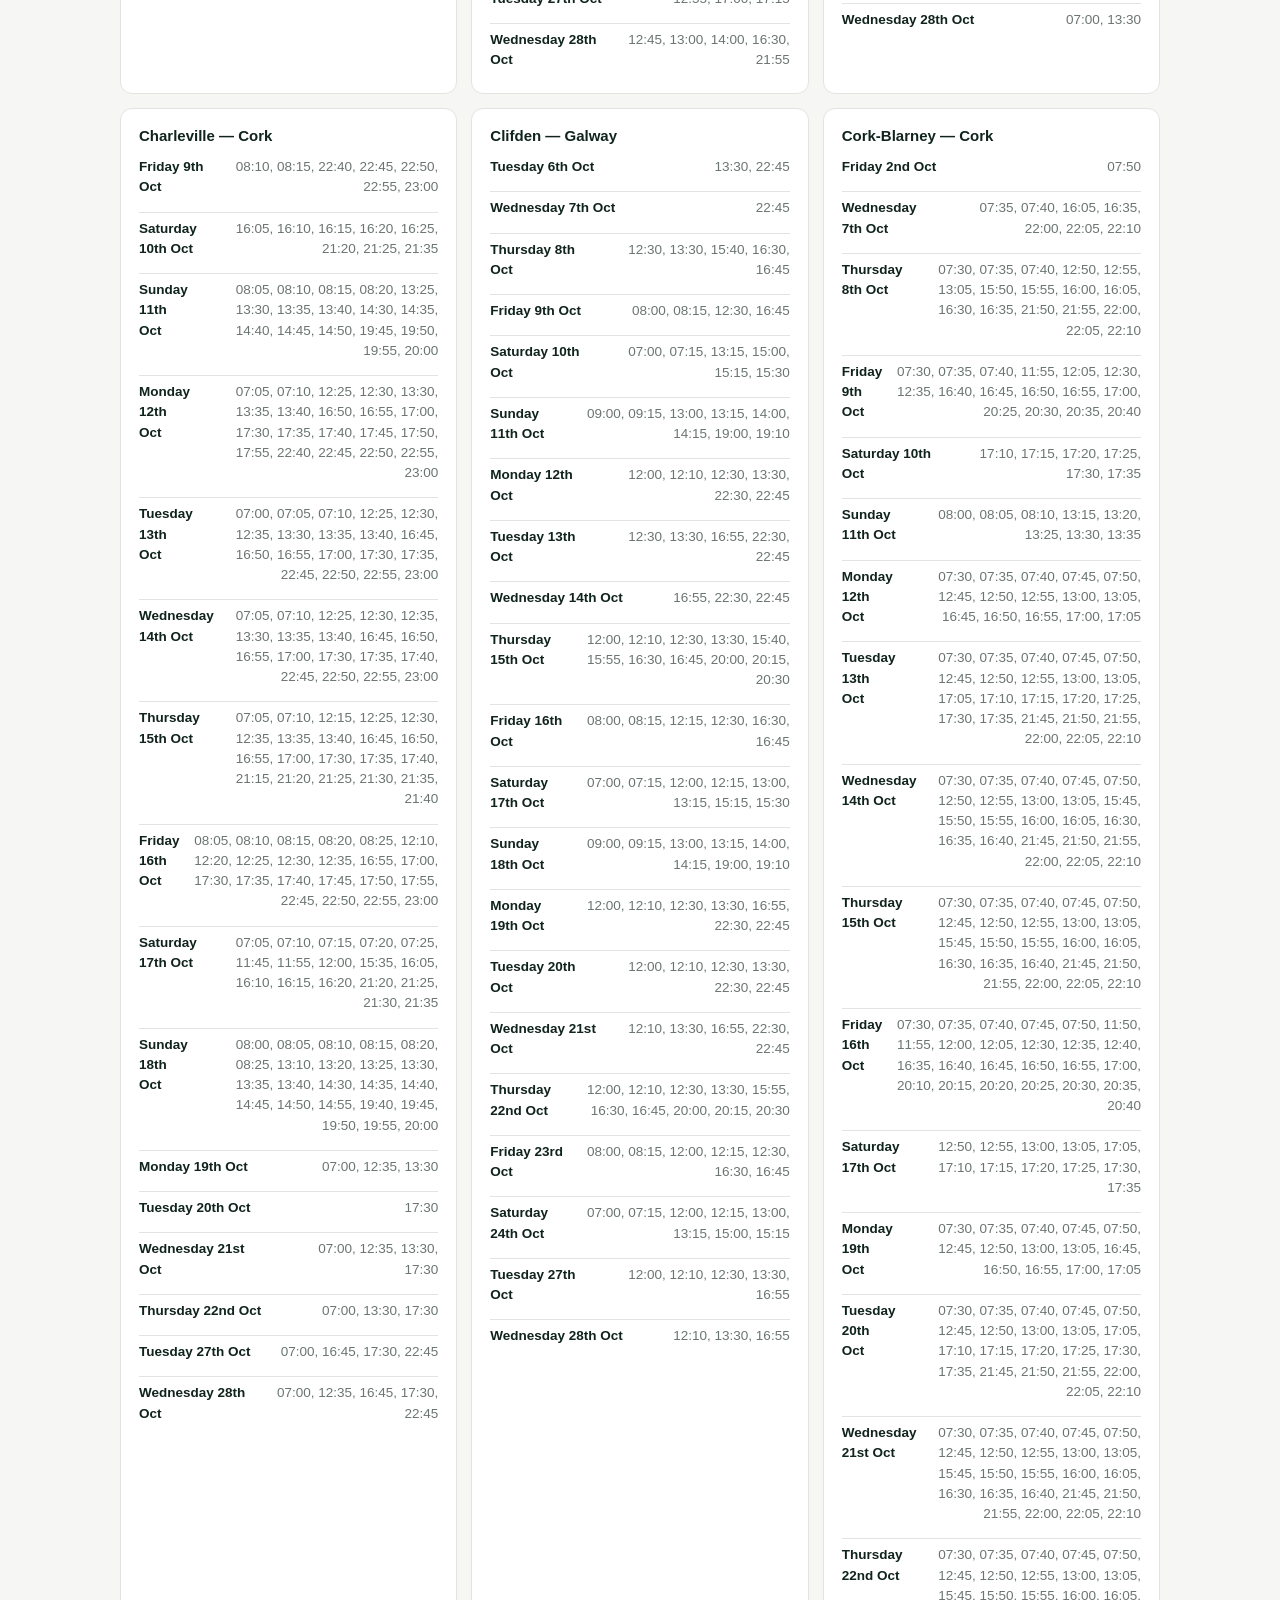
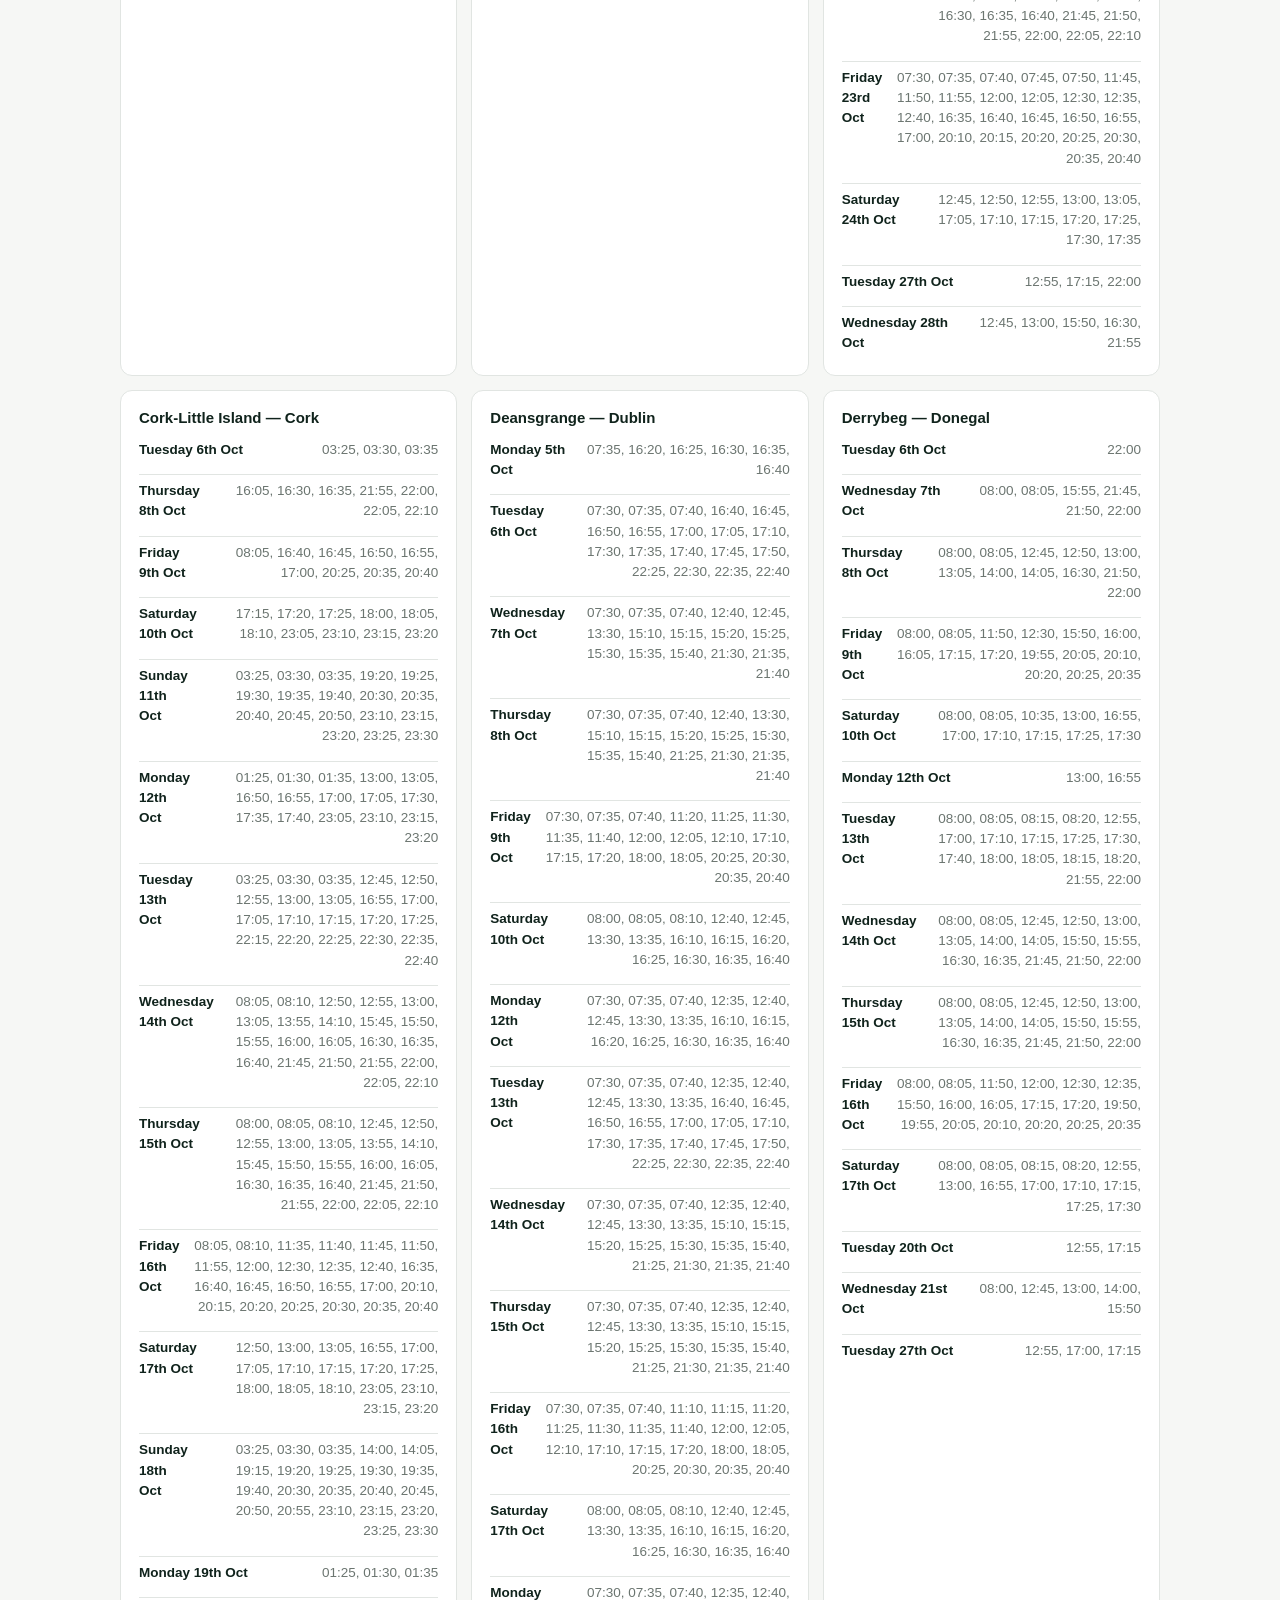
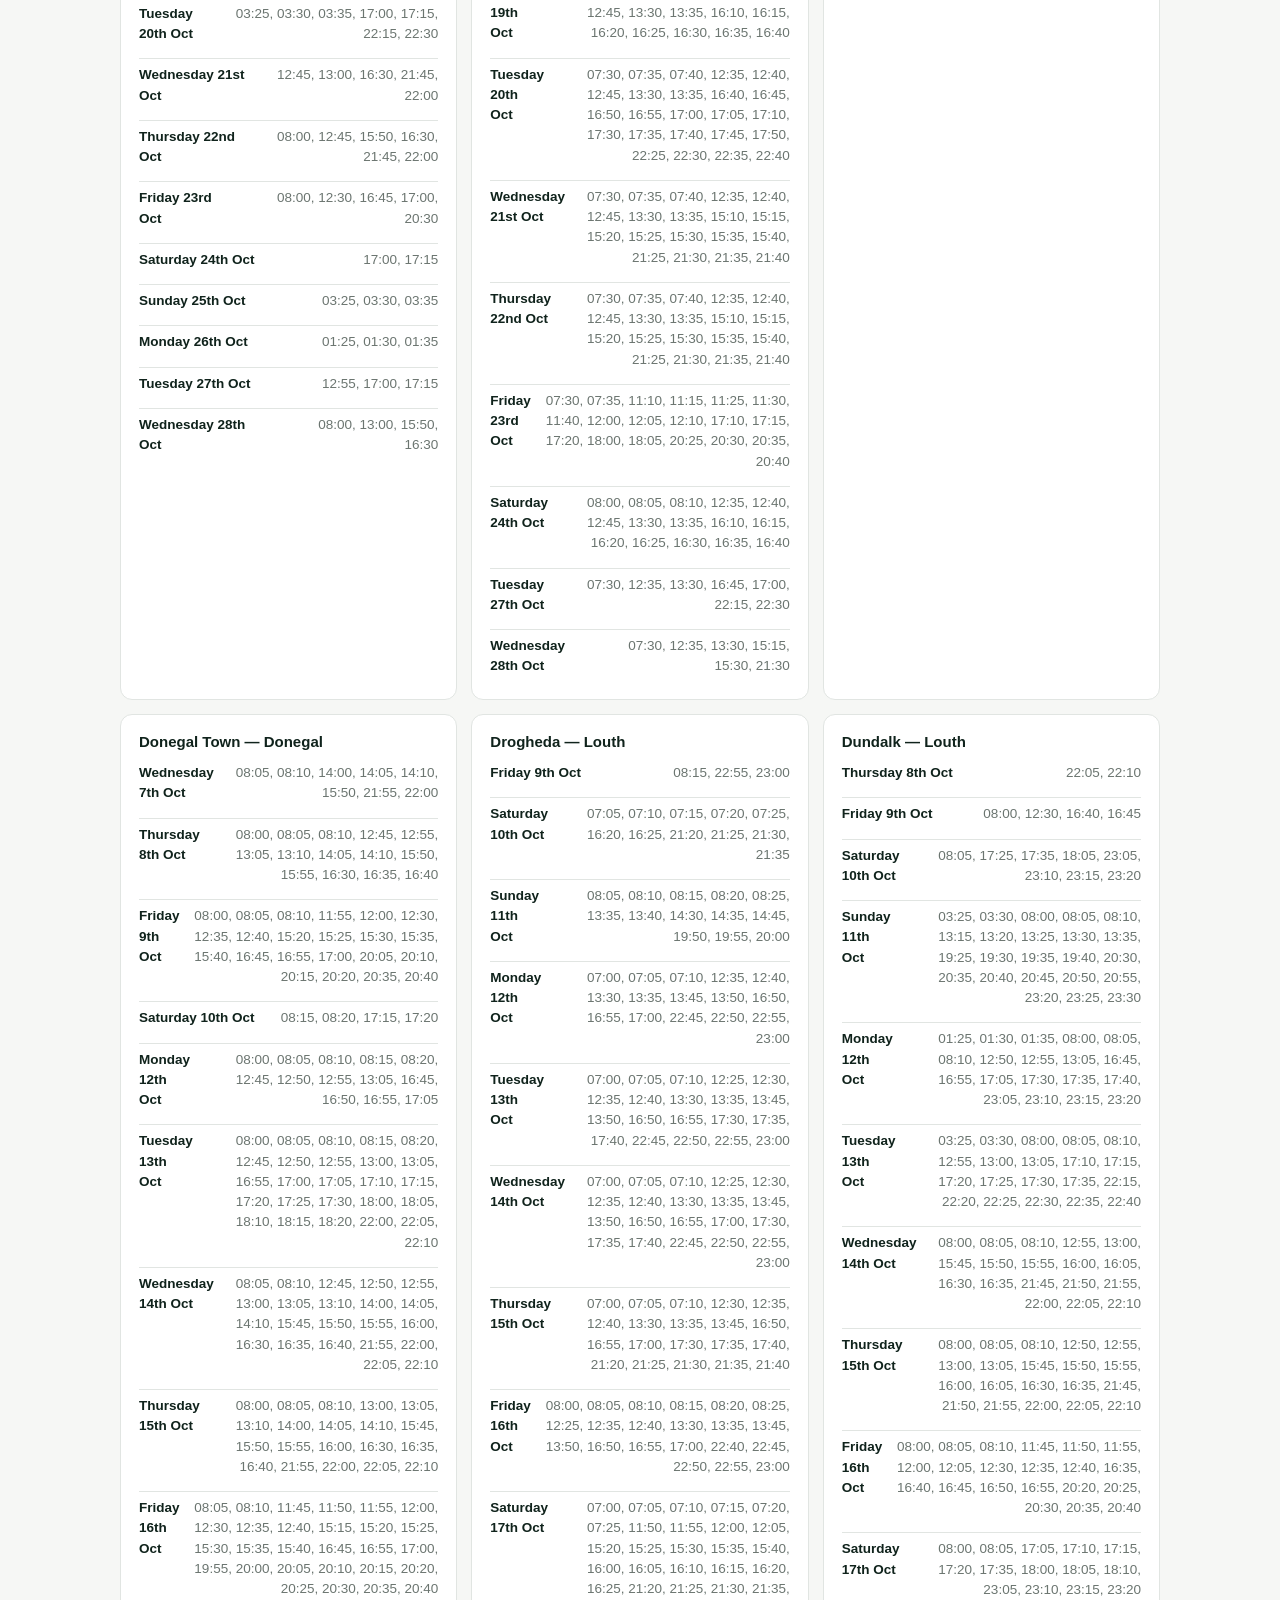
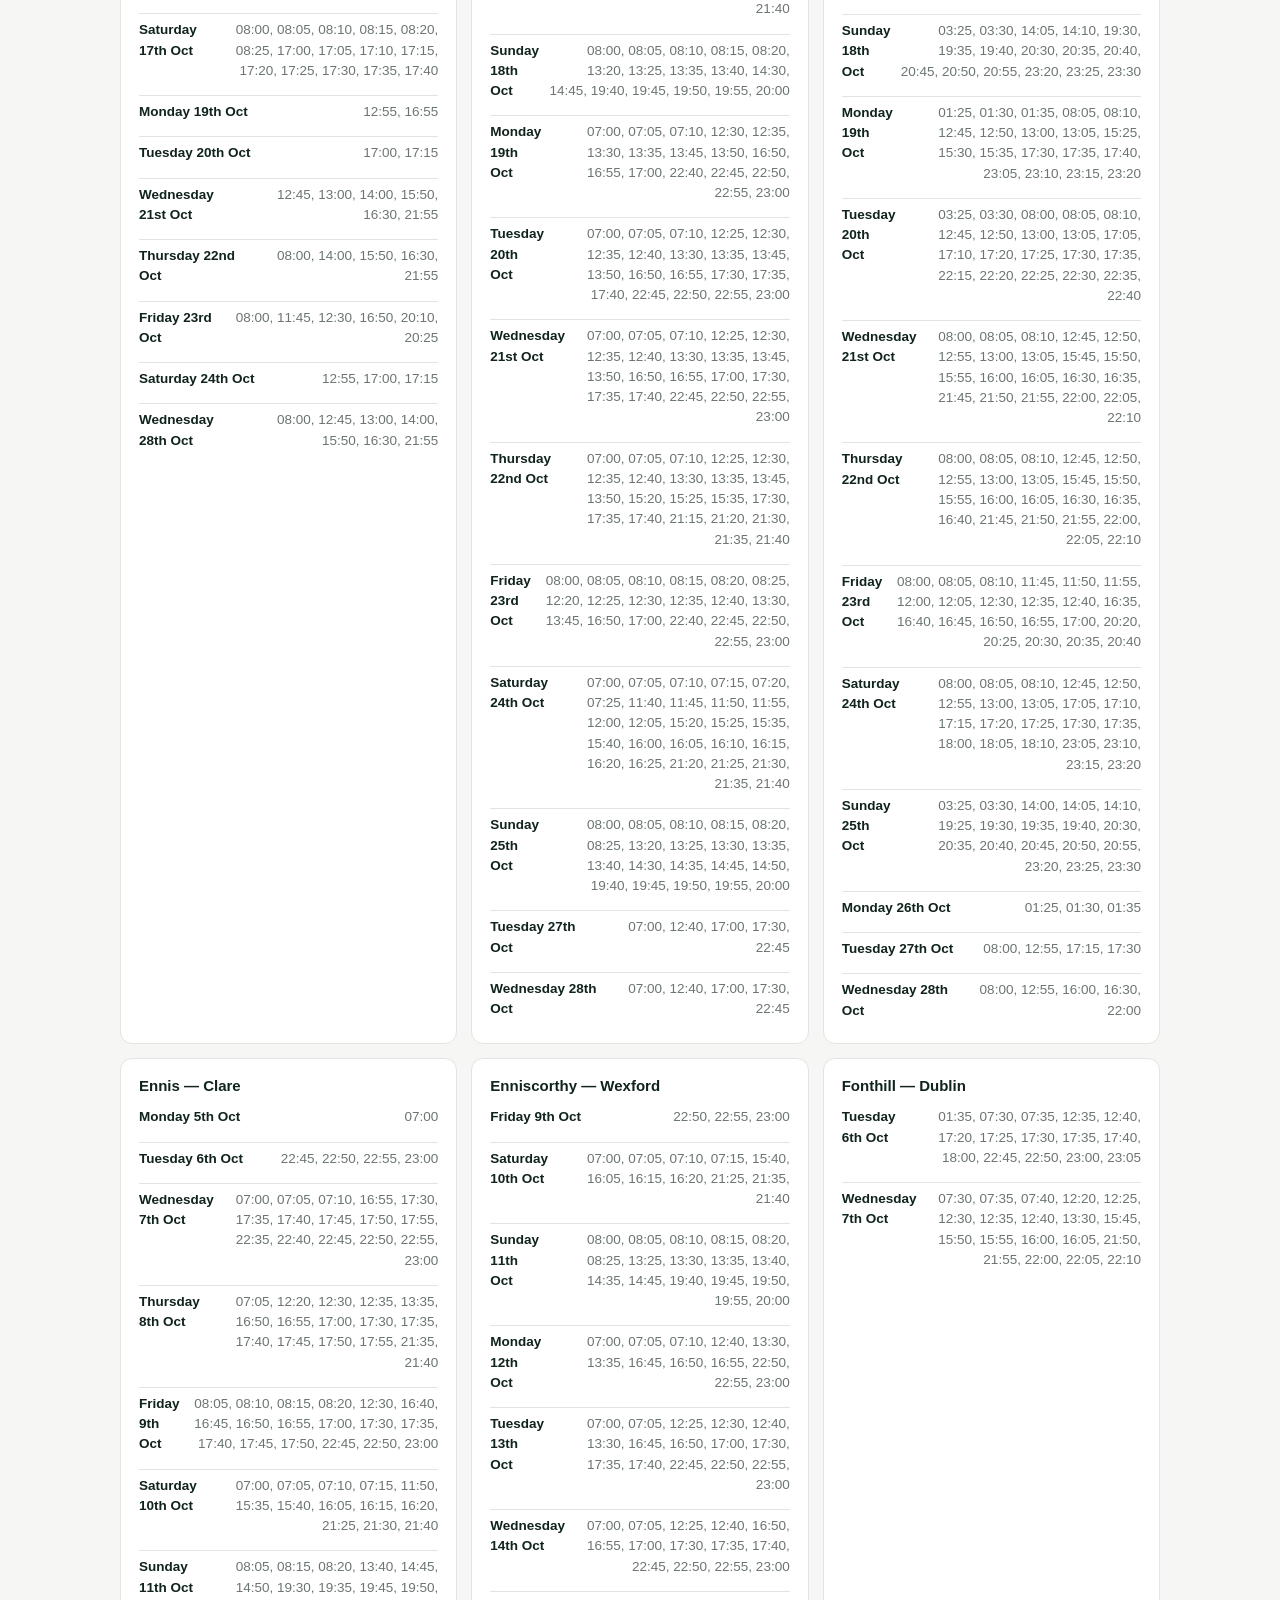
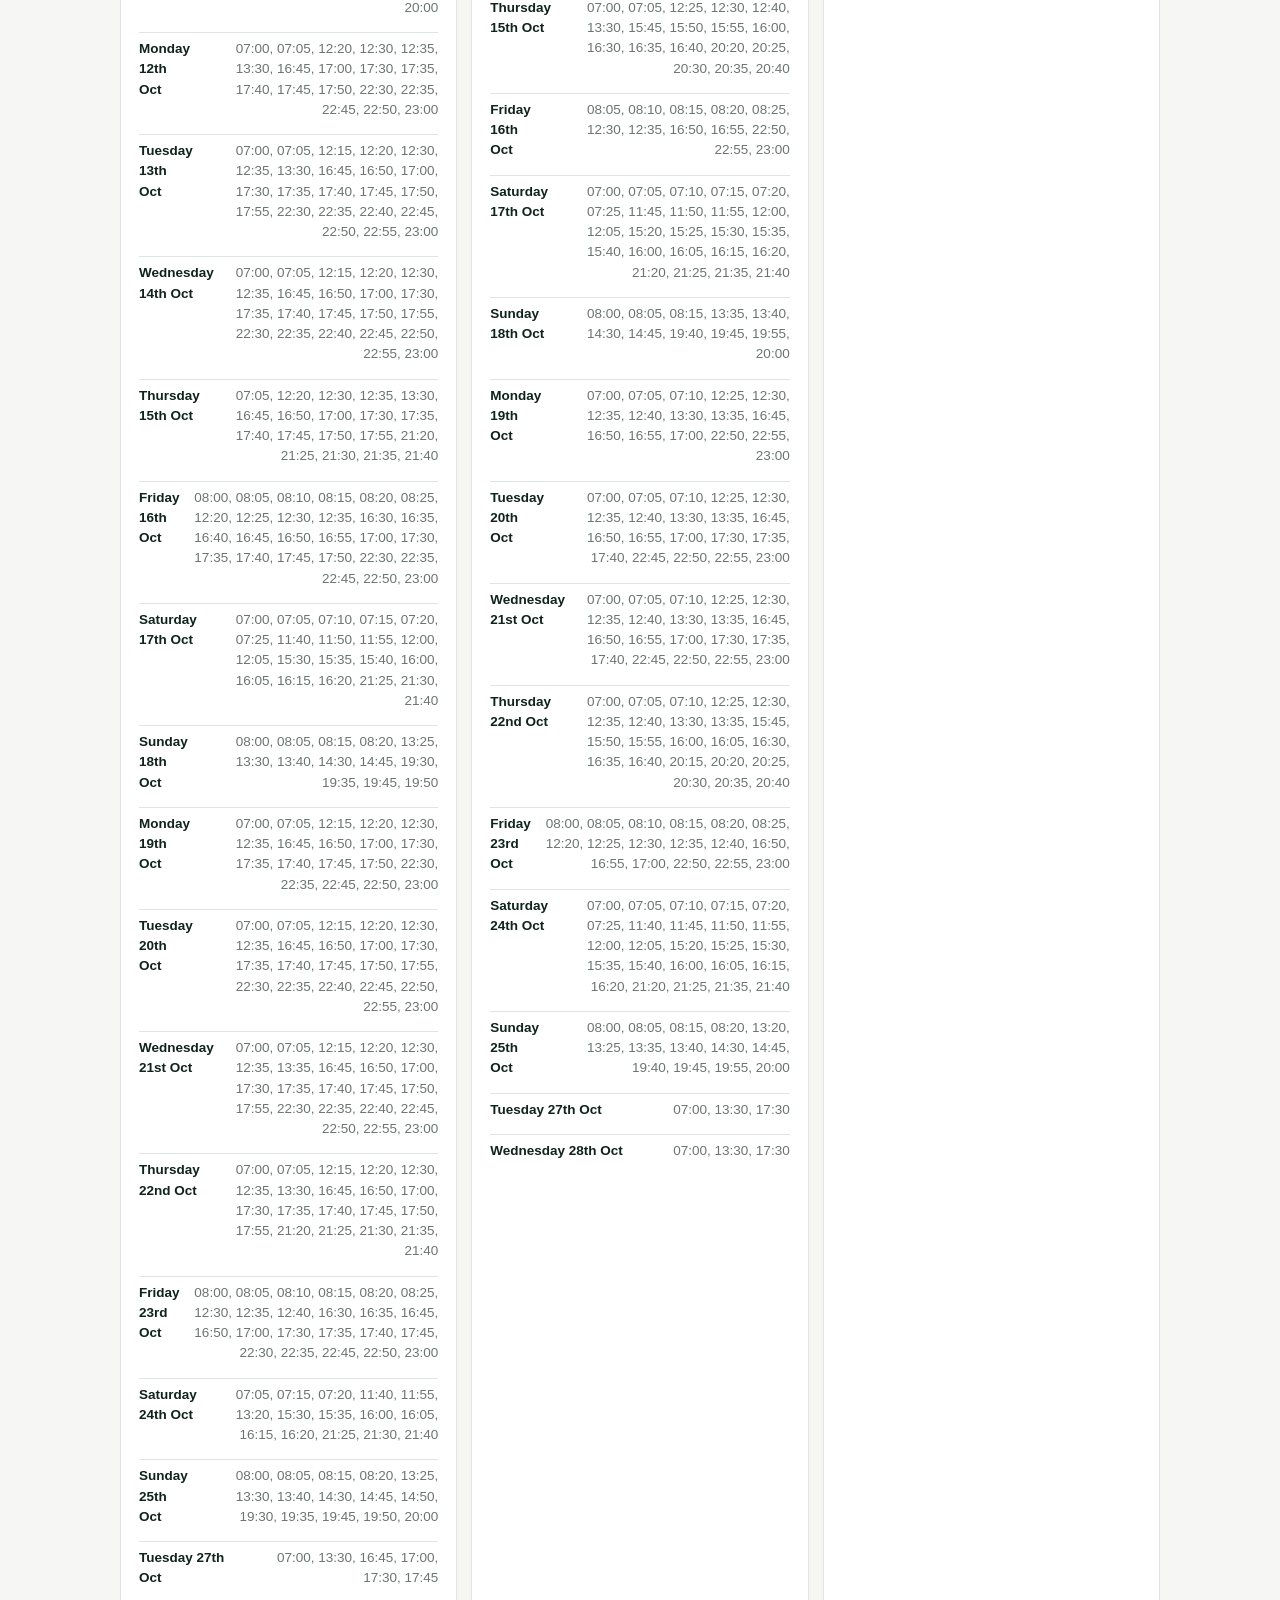
==== commit 23d4ab3b: "New site" ====
--- a/docs/availability.html
+++ b/docs/availability.html
@@ -68,6 +68,6 @@
   <script src="./app.js"></script>
   <script>initAvailabilityPage();</script>
   <!-- Cloudflare Web Analytics — see privacy.html "Cookies and ads". -->
-  <script type='module' src='https://static.cloudflareinsights.com/beacon.min.js' data-cf-beacon='{"token": "ac98ead99cfc45bd93eb7f362b835891"}'></script>
+  <script type='module' src='https://static.cloudflareinsights.com/beacon.min.js' data-cf-beacon='{"token": "9e086355cf7e42c2aa451b2b8494ad18"}'></script>
 </body>
 </html>
